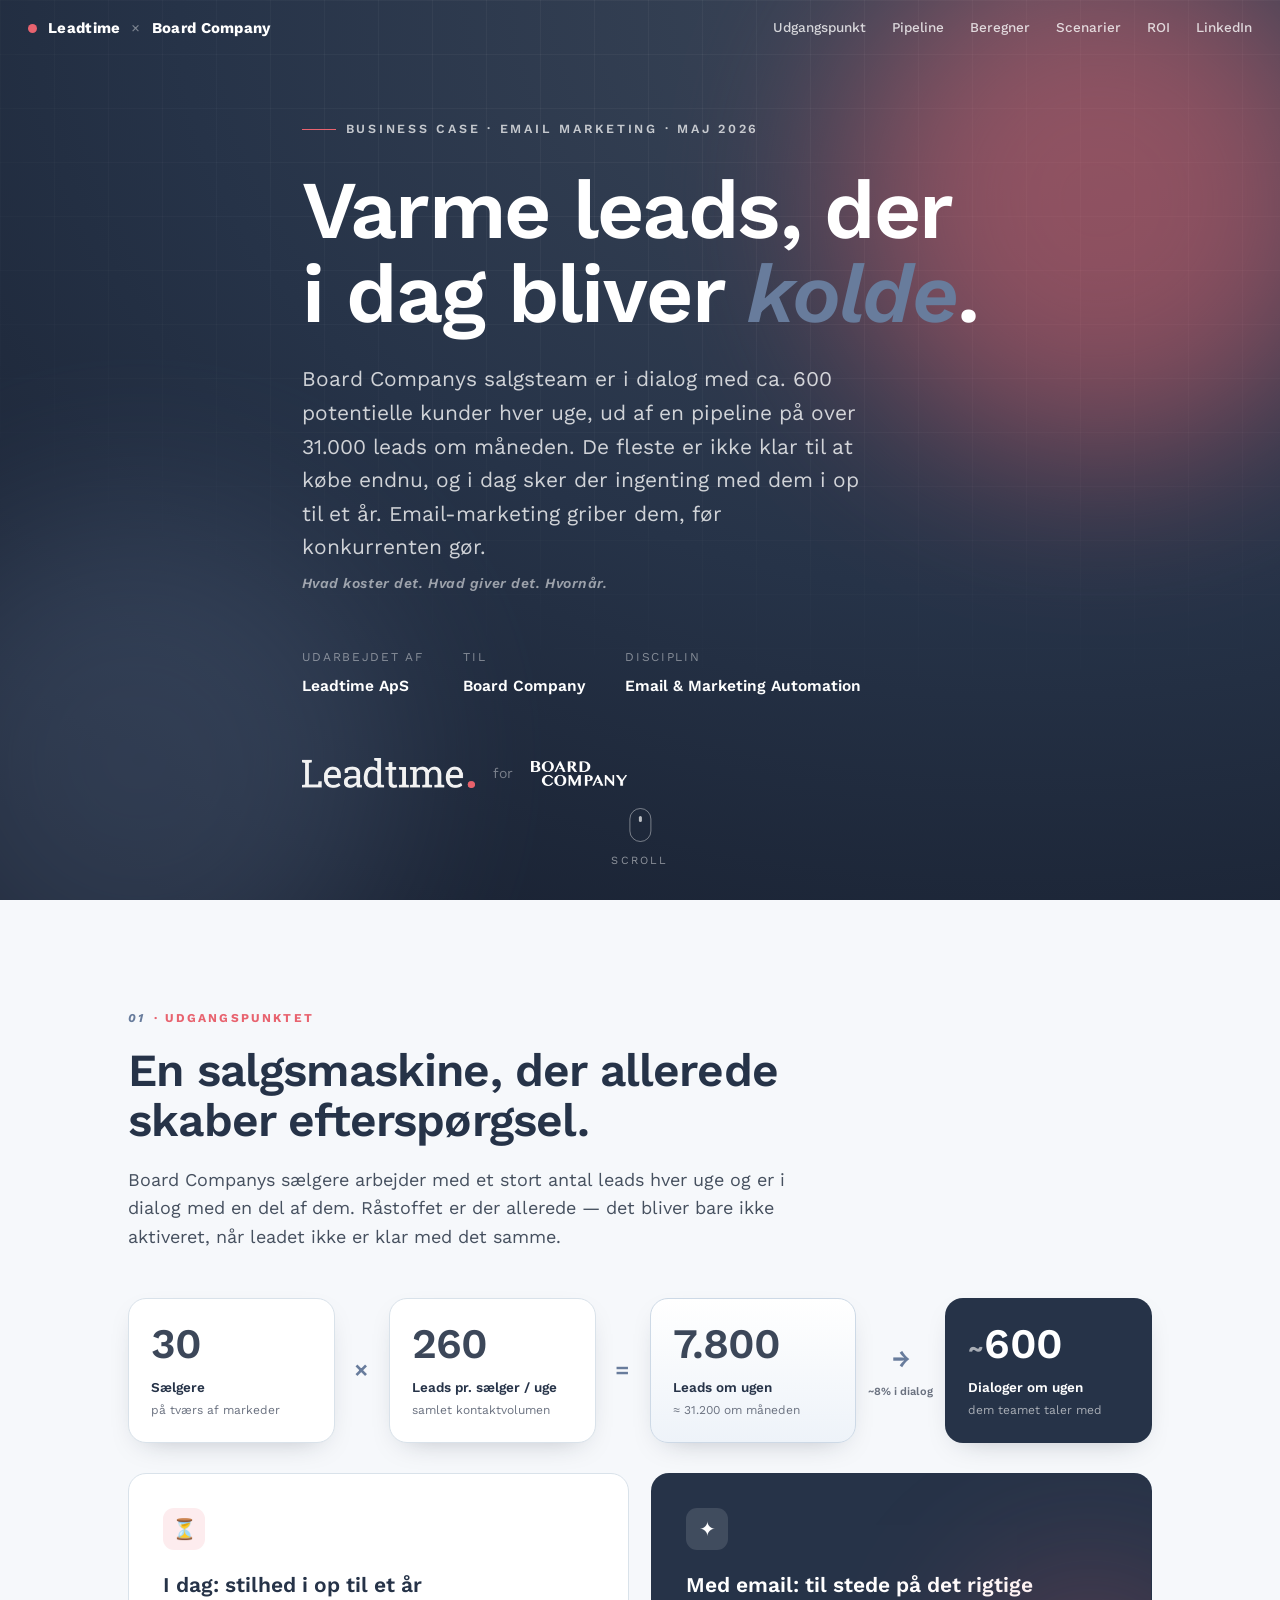
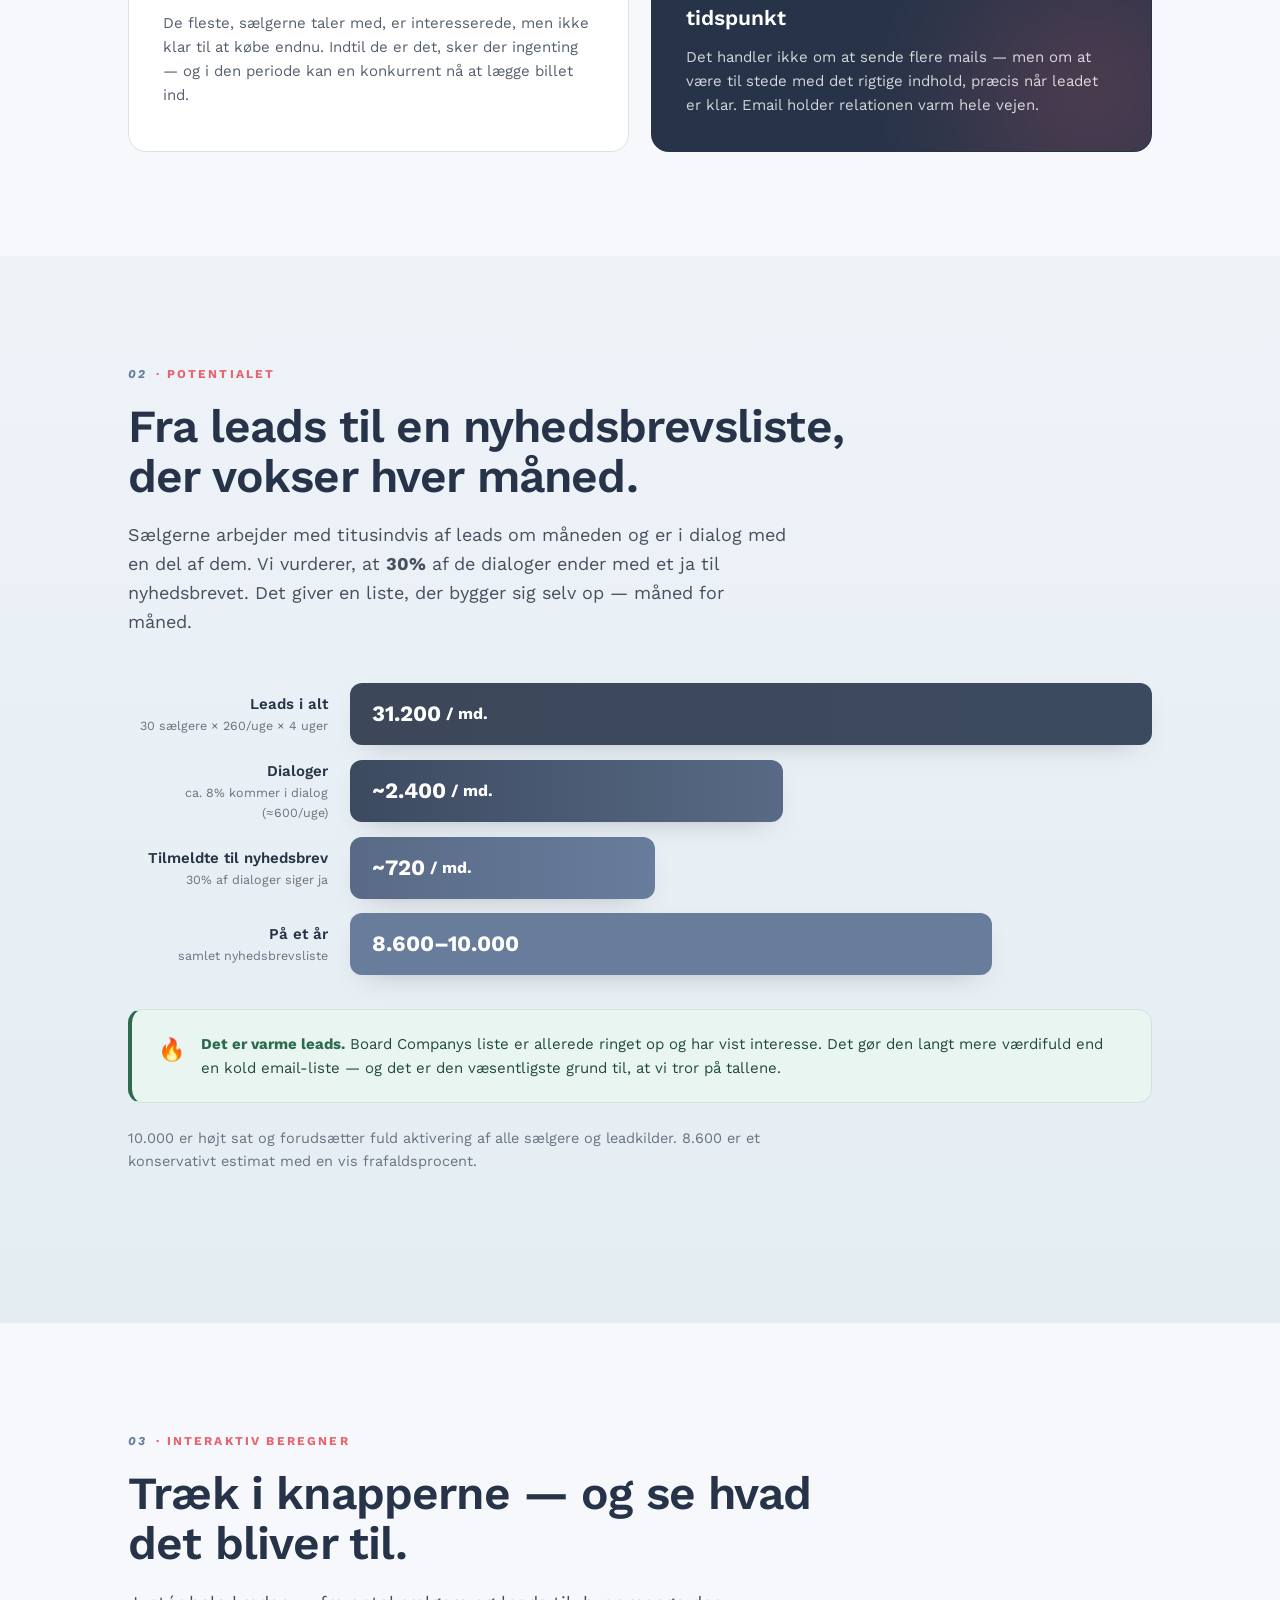
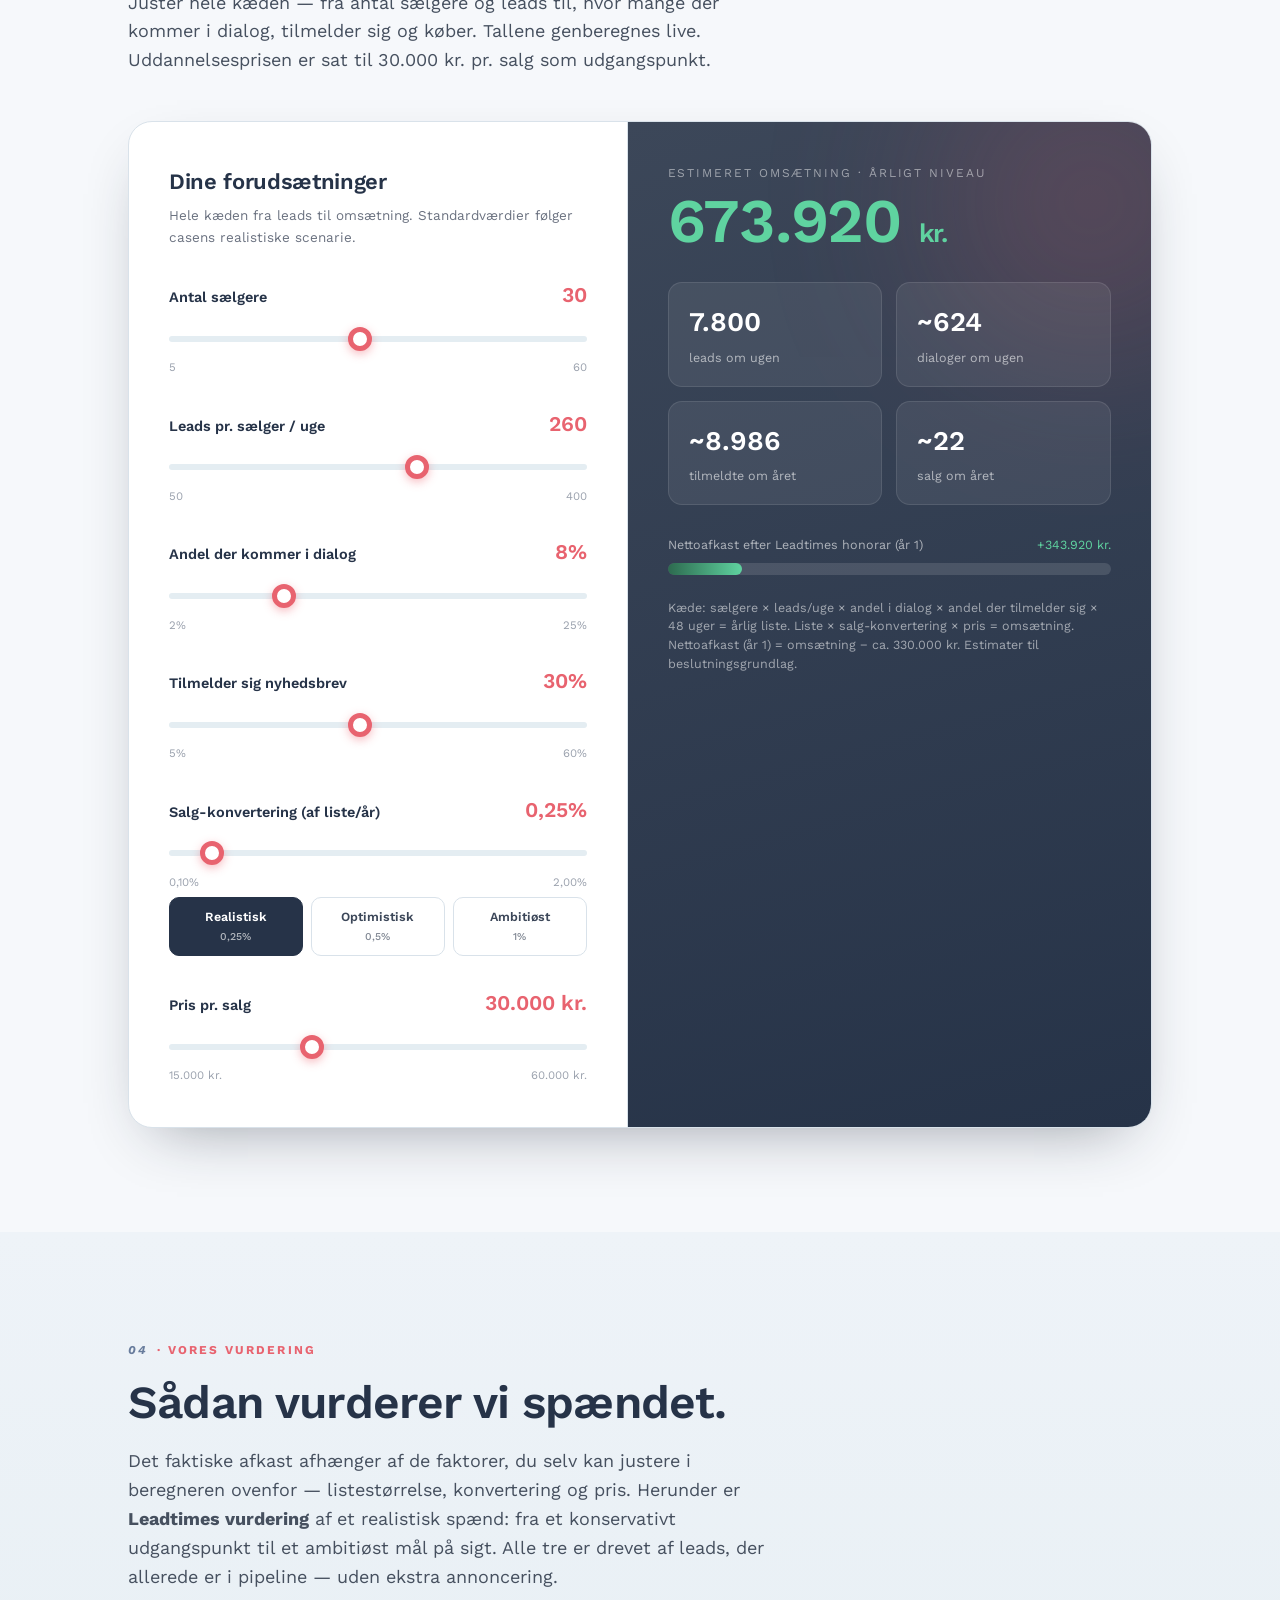
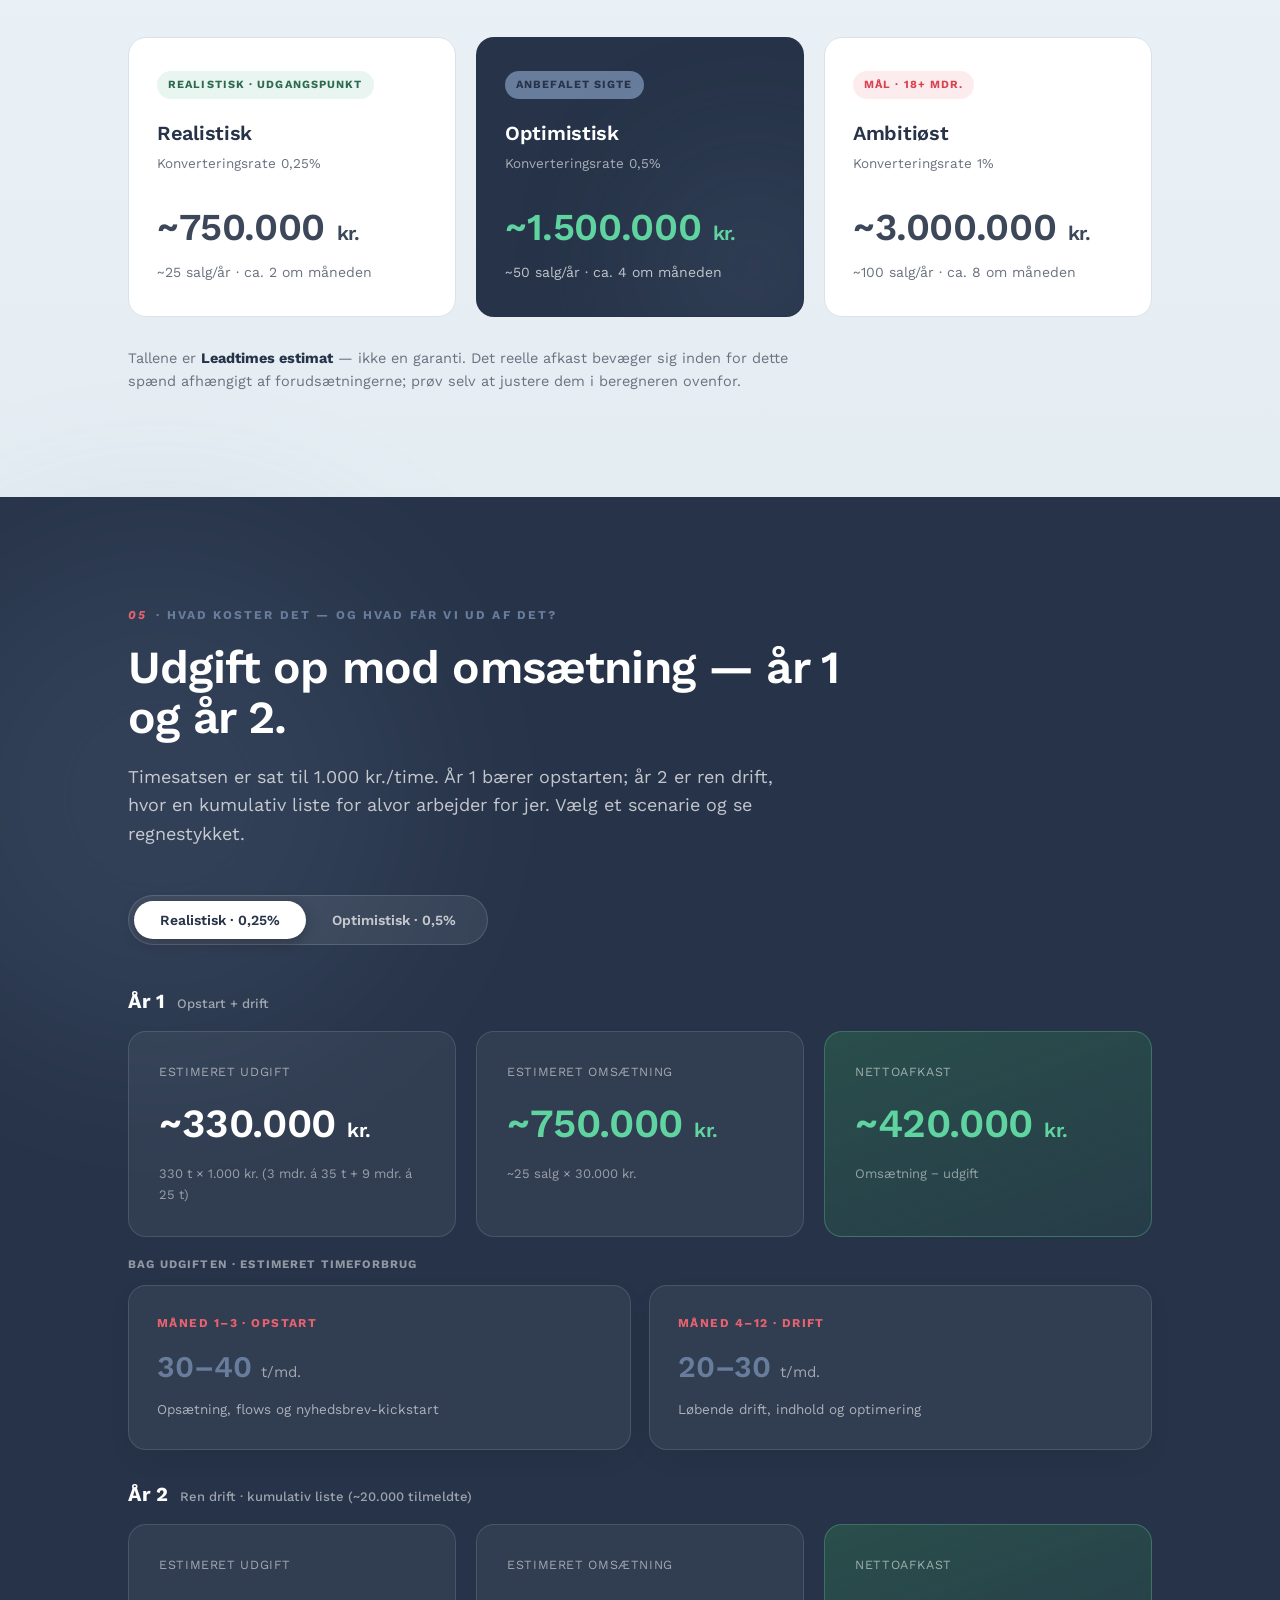
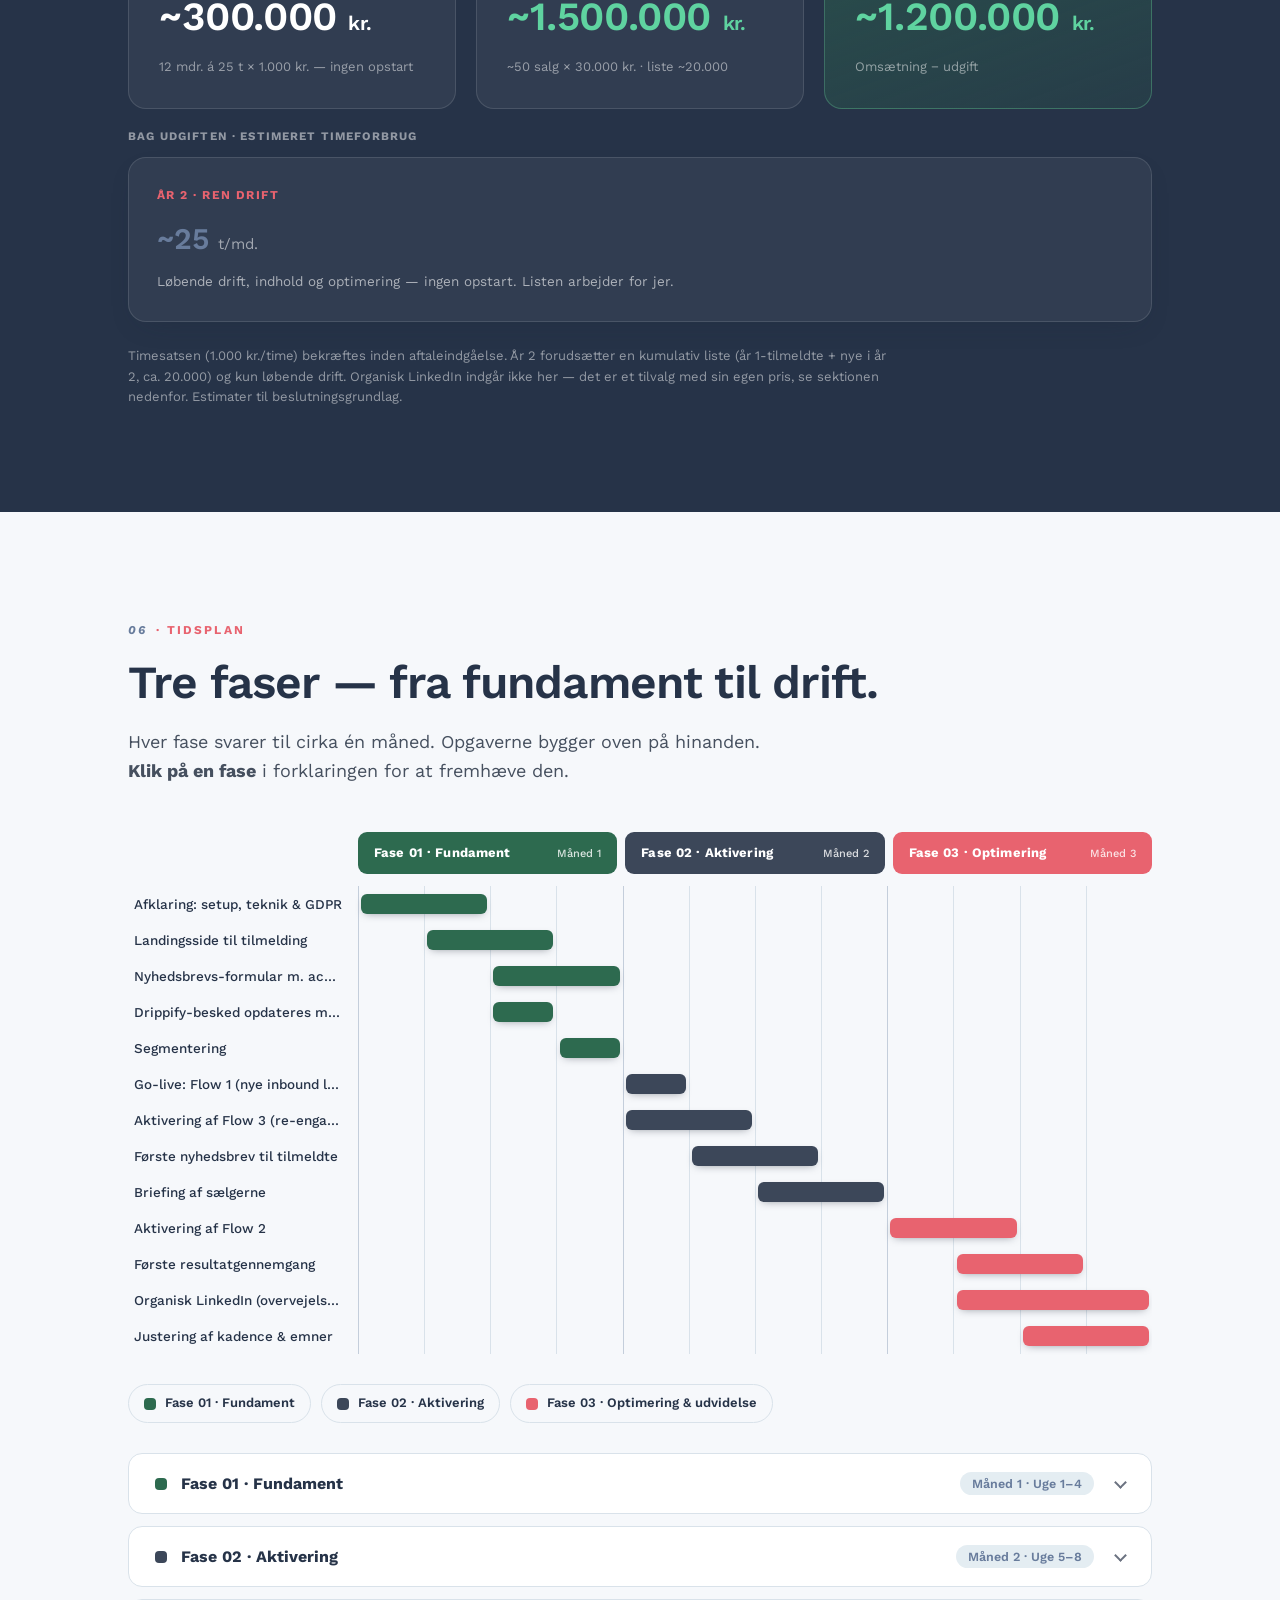
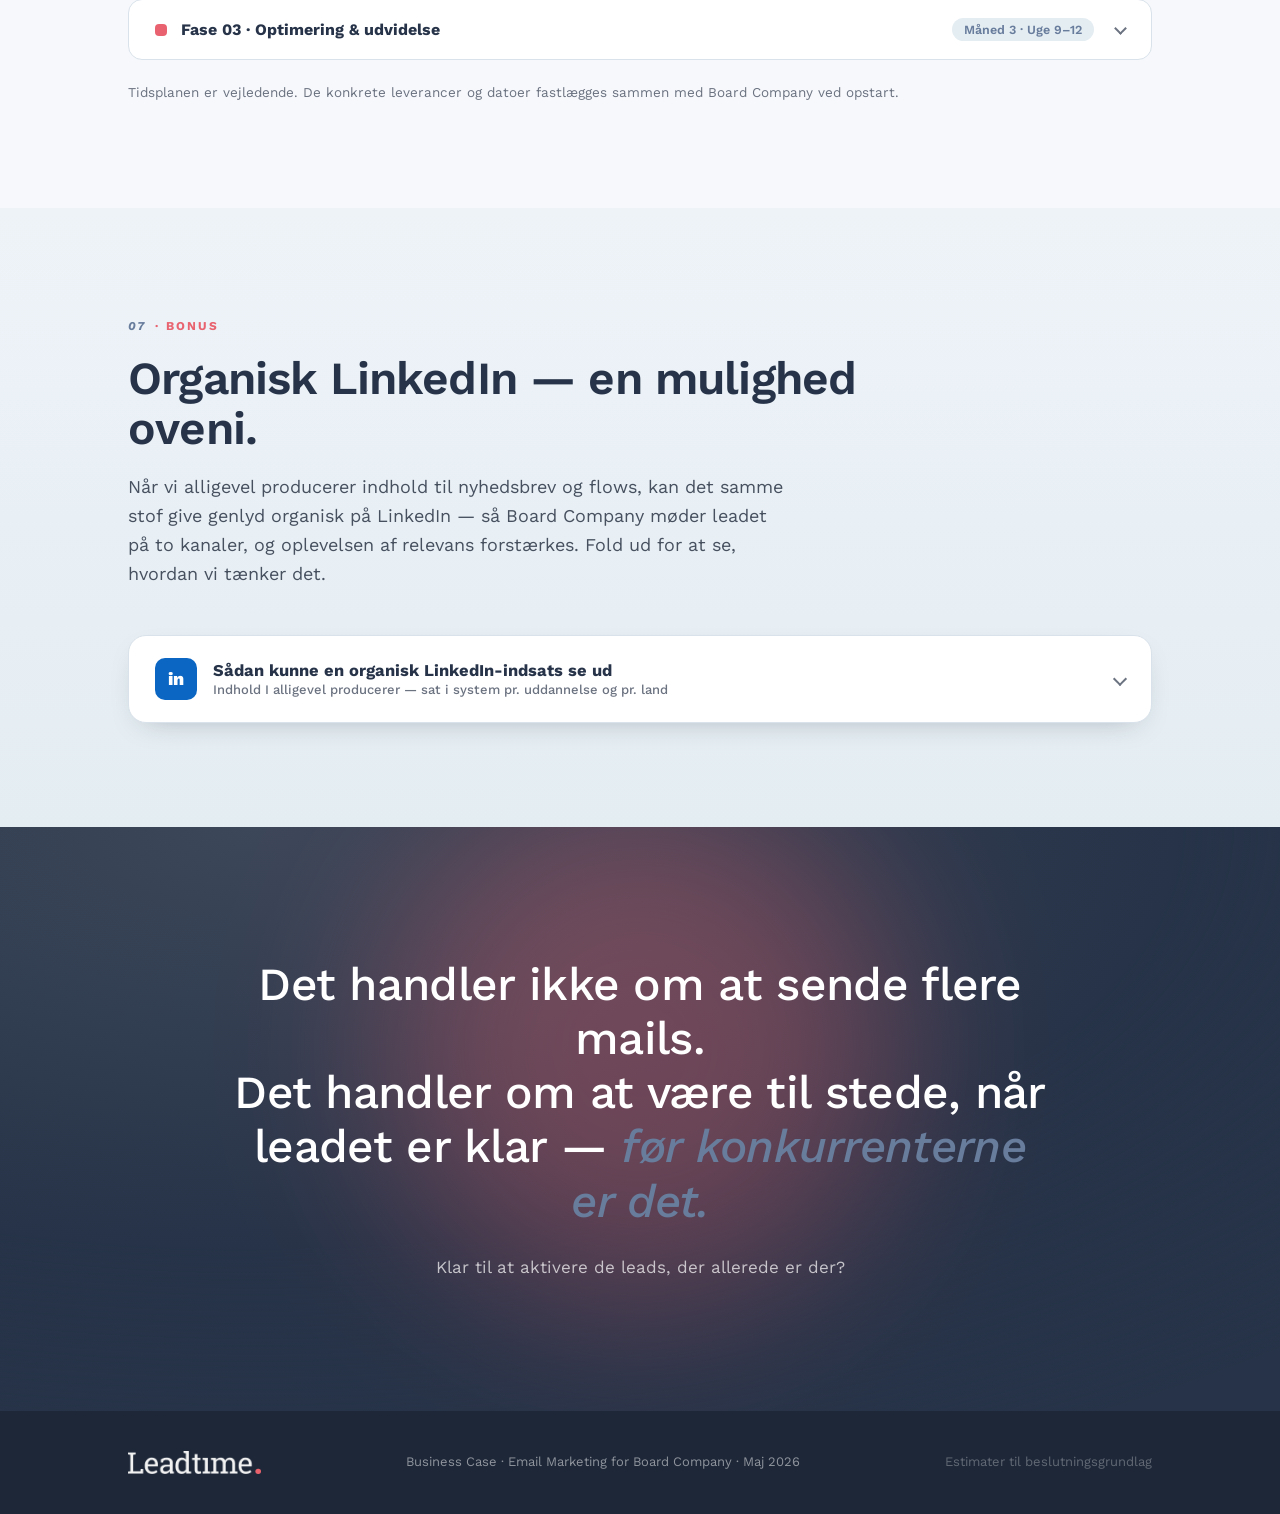
==== index.html @ 2806a96d "Flyt LinkedIn-pris til LinkedIn-sektionen; ren ROI for email-sporet - Fjernet LinkedIn-noten fra ROI" ====
<!DOCTYPE html>
<html lang="da">
<head>
<meta charset="UTF-8">
<meta name="viewport" content="width=device-width, initial-scale=1.0">
<title>Board Company · Email Marketing Business Case 2026</title>
<link rel="preconnect" href="https://fonts.googleapis.com">
<link rel="preconnect" href="https://fonts.gstatic.com" crossorigin>
<link href="https://fonts.googleapis.com/css2?family=Work+Sans:ital,wght@0,300;0,400;0,500;0,600;0,700;0,800;1,400;1,500;1,600&display=swap" rel="stylesheet">
<style>
  :root{
    --navy:#3C4759;          /* Board Company wordmark navy */
    --ink:#263348;           /* deep ink */
    --navy-deep:#263348;
    --slate:#687C9C;
    --board-red:#BA0042;
    --coral:#E8636F;         /* Leadtime accent dot */
    --coral-dark:#d8434f;
    --gold:#687C9C;          /* brand slate (replaces gold) */
    --green:#2D6A4F;         /* positive / ROI */
    --money:#5FD3A0;         /* positive revenue (green, reads as gain) */
    --green-soft:#E8F5F0;
    --cream:#F6F8FB;
    --cream-2:#E4EDF2;
    --paper:#FFFFFF;
    --line:#D9E2EA;
    --muted:#6B7280;
    --muted-2:#9aa1ad;
    --shadow:0 24px 60px -28px rgba(27,35,52,.45);
    --shadow-sm:0 10px 30px -16px rgba(27,35,52,.35);
    --r:18px;
  }
  *{box-sizing:border-box;margin:0;padding:0}
  html{scroll-behavior:smooth}
  body{
    font-family:'Work Sans',-apple-system,BlinkMacSystemFont,'Segoe UI',sans-serif;
    background:var(--cream);
    color:var(--ink);
    line-height:1.6;
    -webkit-font-smoothing:antialiased;
    overflow-x:hidden;
  }
  .serif{font-family:'Work Sans',sans-serif;font-weight:600;letter-spacing:-.015em;}
  .wrap{max-width:1080px;margin:0 auto;padding:0 28px;}

  /* ---------- Progress + Nav ---------- */
  #progress{position:fixed;top:0;left:0;height:3px;width:0%;background:linear-gradient(90deg,var(--coral),var(--gold));z-index:200;transition:width .1s linear;}
  nav{position:fixed;top:0;left:0;right:0;z-index:150;display:flex;align-items:center;justify-content:space-between;
      padding:16px 28px;transition:all .35s ease;}
  nav.scrolled{background:rgba(250,248,244,.86);backdrop-filter:blur(14px);box-shadow:0 1px 0 rgba(27,35,52,.06);padding:11px 28px;}
  .nav-brand{display:flex;align-items:center;gap:11px;font-weight:700;letter-spacing:.02em;color:#fff;font-size:15px;transition:color .35s;}
  nav.scrolled .nav-brand{color:var(--navy);}
  .nav-dot{width:9px;height:9px;border-radius:50%;background:var(--coral);}
  .nav-links{display:flex;gap:26px;}
  .nav-links a{color:#fff;text-decoration:none;font-size:13.5px;font-weight:500;opacity:.78;transition:opacity .2s,color .35s;position:relative;}
  nav.scrolled .nav-links a{color:var(--navy);opacity:.7;}
  .nav-links a:hover{opacity:1;}
  .nav-links a::after{content:'';position:absolute;left:0;bottom:-5px;height:2px;width:0;background:var(--coral);transition:width .25s;}
  .nav-links a:hover::after{width:100%;}
  @media(max-width:760px){.nav-links{display:none}}

  /* ---------- Hero ---------- */
  header.hero{
    min-height:100vh;display:flex;flex-direction:column;justify-content:center;
    position:relative;color:#fff;overflow:hidden;
    background:radial-gradient(120% 120% at 80% 0%,#3C4759 0%,var(--ink) 55%,#182030 100%);
  }
  .hero-grid{position:absolute;inset:0;background-image:linear-gradient(rgba(255,255,255,.04) 1px,transparent 1px),linear-gradient(90deg,rgba(255,255,255,.04) 1px,transparent 1px);background-size:54px 54px;mask-image:radial-gradient(120% 90% at 70% 10%,#000 30%,transparent 80%);}
  .hero-glow{position:absolute;width:520px;height:520px;border-radius:50%;filter:blur(90px);opacity:.5;}
  .hero-glow.c{background:var(--coral);right:-80px;top:-60px;}
  .hero-glow.g{background:var(--gold);left:-120px;bottom:-120px;opacity:.28;}
  .hero-inner{position:relative;z-index:2;}
  .eyebrow{display:inline-flex;align-items:center;gap:10px;font-size:12.5px;font-weight:600;letter-spacing:.22em;text-transform:uppercase;color:rgba(255,255,255,.72);margin-bottom:30px;}
  .eyebrow .ln{width:34px;height:1px;background:var(--coral);}
  h1.hero-title{font-weight:600;font-size:clamp(40px,7vw,82px);line-height:1.02;letter-spacing:-.02em;margin-bottom:26px;}
  h1.hero-title .accent{color:var(--gold);font-style:italic;}
  .hero-sub{font-size:clamp(17px,2.2vw,21px);max-width:560px;color:rgba(255,255,255,.78);font-weight:400;}
  .hero-tagline{margin-top:8px;font-size:14px;letter-spacing:.04em;color:rgba(255,255,255,.55);}
  .hero-meta{display:flex;gap:40px;margin-top:54px;flex-wrap:wrap;}
  .hero-meta .item{}
  .hero-meta .k{font-size:12px;letter-spacing:.14em;text-transform:uppercase;color:rgba(255,255,255,.45);margin-bottom:6px;}
  .hero-meta .v{font-size:15.5px;font-weight:600;color:#fff;}
  .scroll-cue{position:absolute;bottom:30px;left:50%;transform:translateX(-50%);z-index:3;color:rgba(255,255,255,.5);font-size:11px;letter-spacing:.2em;text-transform:uppercase;display:flex;flex-direction:column;align-items:center;gap:10px;}
  .scroll-cue .mouse{width:22px;height:34px;border:1.5px solid rgba(255,255,255,.4);border-radius:12px;position:relative;}
  .scroll-cue .mouse::after{content:'';position:absolute;left:50%;top:7px;transform:translateX(-50%);width:3px;height:6px;border-radius:2px;background:rgba(255,255,255,.7);animation:wheel 1.6s infinite;}
  @keyframes wheel{0%{opacity:0;transform:translate(-50%,0)}30%{opacity:1}70%{opacity:1}100%{opacity:0;transform:translate(-50%,9px)}}

  /* logos co-brand line */
  .cobrand{display:flex;align-items:center;gap:18px;margin-top:60px;}
  .lt-logo{font-family:'Work Sans',sans-serif;font-weight:600;font-size:23px;color:#fff;letter-spacing:.01em;display:inline-flex;align-items:baseline;}
  .lt-logo .d{color:var(--coral);}
  .cobrand .x{color:rgba(255,255,255,.4);font-size:14px;}
  .bc-logo{font-family:'Work Sans',sans-serif;font-weight:600;font-size:18px;letter-spacing:.16em;color:rgba(255,255,255,.85);}

  /* ---------- Section scaffolding ---------- */
  section{padding:104px 0;position:relative;}
  .sec-tag{display:inline-flex;align-items:center;gap:9px;font-size:12px;font-weight:700;letter-spacing:.18em;text-transform:uppercase;color:var(--coral);margin-bottom:18px;}
  .sec-tag .num{font-family:'Work Sans',sans-serif;font-style:italic;color:var(--gold);}
  h2.sec-title{font-weight:600;font-size:clamp(30px,4.6vw,46px);line-height:1.08;letter-spacing:-.018em;color:var(--ink);margin-bottom:20px;max-width:760px;}
  .sec-lead{font-size:18px;color:#46505f;max-width:660px;margin-bottom:46px;}
  .alt{background:linear-gradient(180deg,#EEF3F8,#E4EDF2);}
  .dark-sec{background:var(--ink);color:#fff;}
  .dark-sec h2.sec-title{color:#fff;}
  .dark-sec .sec-lead{color:rgba(255,255,255,.72);}

  /* reveal */
  .reveal{opacity:0;transform:translateY(28px);transition:opacity .7s cubic-bezier(.2,.7,.2,1),transform .7s cubic-bezier(.2,.7,.2,1);}
  .reveal.in{opacity:1;transform:none;}
  .reveal.d1{transition-delay:.08s}.reveal.d2{transition-delay:.16s}.reveal.d3{transition-delay:.24s}.reveal.d4{transition-delay:.32s}

  /* ---------- Stat cards ---------- */
  .stats{display:grid;grid-template-columns:repeat(3,1fr);gap:20px;}
  .stat{background:var(--paper);border:1px solid var(--line);border-radius:var(--r);padding:34px 30px;position:relative;overflow:hidden;box-shadow:var(--shadow-sm);transition:transform .35s,box-shadow .35s;}
  .stat:hover{transform:translateY(-6px);box-shadow:var(--shadow);}
  .stat::before{content:'';position:absolute;top:0;left:0;right:0;height:4px;background:linear-gradient(90deg,var(--gold),var(--coral));transform:scaleX(0);transform-origin:left;transition:transform .5s;}
  .stat:hover::before{transform:scaleX(1);}
  .stat .big{font-family:'Work Sans',sans-serif;font-weight:600;font-size:56px;line-height:1;color:var(--navy);letter-spacing:-.02em;}
  .stat .big .suf{font-size:30px;color:var(--coral);}
  .stat .lbl{margin-top:12px;font-weight:600;font-size:15px;color:var(--ink);}
  .stat .sub{font-size:13.5px;color:var(--muted);}
  @media(max-width:760px){.stats{grid-template-columns:1fr}}
  /* equation / regnestykke */
  .eqn{display:flex;align-items:stretch;gap:12px;flex-wrap:wrap;}
  .eqbox{flex:1 1 158px;min-width:146px;background:var(--paper);border:1px solid var(--line);border-radius:var(--r);padding:24px 22px;box-shadow:var(--shadow-sm);display:flex;flex-direction:column;justify-content:center;transition:transform .35s,box-shadow .35s;}
  .eqbox:hover{transform:translateY(-4px);box-shadow:var(--shadow);}
  .eqbox.accent{border-color:#cdd9e6;background:linear-gradient(180deg,#fff,#eef3f9);}
  .eqbox.dark{background:var(--ink);border-color:transparent;}
  .eqbox.dark .eqlbl{color:#fff;}
  .eqbox.dark .eqsub{color:rgba(255,255,255,.6);}
  .eqv{font-family:'Work Sans',sans-serif;font-weight:600;font-size:42px;line-height:1;color:var(--navy);letter-spacing:-.02em;display:flex;align-items:baseline;}
  .eqbox.dark .eqv{color:#fff;}
  .eqv .pre{font-size:27px;color:var(--slate);margin-right:1px;}
  .eqbox.dark .eqv .pre{color:rgba(255,255,255,.6);}
  .eqlbl{margin-top:12px;font-weight:600;font-size:13.5px;color:var(--ink);}
  .eqsub{font-size:12px;color:var(--muted);margin-top:3px;line-height:1.35;}
  .eqop{flex:0 0 auto;display:flex;flex-direction:column;align-items:center;justify-content:center;font-family:'Work Sans',sans-serif;font-weight:600;font-size:24px;color:var(--slate);gap:5px;min-width:30px;}
  .eqop small{font-size:11px;font-weight:600;color:var(--muted);white-space:nowrap;}
  @media(max-width:820px){.eqn{flex-direction:column}.eqop{flex-direction:row;gap:8px;padding:2px 0}.eqbox{flex:1 1 auto}}

  /* ---------- Problem split ---------- */
  .split{display:grid;grid-template-columns:1fr 1fr;gap:22px;}
  .pcard{border-radius:var(--r);padding:34px;border:1px solid var(--line);}
  .pcard.bad{background:#fff;}
  .pcard.good{background:var(--ink);color:#fff;border-color:transparent;position:relative;overflow:hidden;}
  .pcard.good::after{content:'';position:absolute;width:240px;height:240px;border-radius:50%;background:var(--coral);filter:blur(80px);opacity:.25;right:-60px;bottom:-60px;}
  .pcard .ico{width:42px;height:42px;border-radius:11px;display:flex;align-items:center;justify-content:center;font-size:20px;margin-bottom:18px;}
  .pcard.bad .ico{background:#fdecee;color:var(--coral-dark);}
  .pcard.good .ico{background:rgba(255,255,255,.12);}
  .pcard h3{font-family:'Work Sans',sans-serif;font-weight:600;font-size:21px;margin-bottom:10px;}
  .pcard.bad h3{color:var(--ink);}
  .pcard p{font-size:15px;}
  .pcard.bad p{color:#56606e;}
  .pcard.good p{color:rgba(255,255,255,.8);position:relative;z-index:1;}
  @media(max-width:680px){.split{grid-template-columns:1fr}}

  /* ---------- Pipeline funnel ---------- */
  .funnel{display:flex;flex-direction:column;gap:14px;margin-top:10px;}
  .frow{display:grid;grid-template-columns:200px 1fr;gap:22px;align-items:center;}
  .frow .flabel{text-align:right;}
  .frow .flabel .t{font-weight:600;font-size:15px;color:var(--ink);}
  .frow .flabel .s{font-size:12.5px;color:var(--muted);}
  .fbar-track{position:relative;height:62px;}
  .fbar{height:100%;border-radius:12px;display:flex;align-items:center;padding:0 22px;color:#fff;font-weight:700;
        background:linear-gradient(90deg,var(--navy),#3c4a60);transform-origin:left;transform:scaleX(0);transition:transform 1s cubic-bezier(.2,.7,.2,1);box-shadow:var(--shadow-sm);}
  .fbar .fval{font-family:'Work Sans',sans-serif;font-size:22px;}
  .frow:nth-child(1) .fbar{width:100%}
  .frow:nth-child(2) .fbar{width:54%;background:linear-gradient(90deg,#3c4a60,#586a85)}
  .frow:nth-child(3) .fbar{width:38%;background:linear-gradient(90deg,#586a85,var(--gold))}
  .frow:nth-child(4) .fbar{width:80%;background:var(--slate)}
  .funnel.in .fbar{transform:scaleX(1);}
  .funnel.in .frow:nth-child(2) .fbar{transition-delay:.15s}
  .funnel.in .frow:nth-child(3) .fbar{transition-delay:.3s}
  .funnel.in .frow:nth-child(4) .fbar{transition-delay:.45s}
  @media(max-width:680px){.frow{grid-template-columns:1fr;gap:6px}.frow .flabel{text-align:left}.fbar-track{height:54px}}
  .warm-note{margin-top:34px;background:var(--green-soft);border:1px solid #cbe6db;border-left:4px solid var(--green);border-radius:14px;padding:22px 26px;display:flex;gap:16px;align-items:flex-start;}
  .warm-note .ico{font-size:22px;}
  .warm-note p{font-size:15px;color:#234b3c;}
  .warm-note b{color:var(--green);}

  /* ---------- Calculator ---------- */
  .calc{background:var(--paper);border-radius:24px;box-shadow:var(--shadow);border:1px solid var(--line);overflow:hidden;display:grid;grid-template-columns:1fr 1.05fr;}
  .calc-controls{padding:42px 40px;border-right:1px solid var(--line);}
  .calc-controls h3{font-family:'Work Sans',sans-serif;font-size:22px;font-weight:600;margin-bottom:6px;color:var(--ink);}
  .calc-controls .hint{font-size:13.5px;color:var(--muted);margin-bottom:30px;}
  .ctrl{margin-bottom:30px;}
  .ctrl .crow{display:flex;justify-content:space-between;align-items:baseline;margin-bottom:12px;}
  .ctrl label{font-weight:600;font-size:14.5px;color:var(--ink);}
  .ctrl .cval{font-family:'Work Sans',sans-serif;font-weight:600;font-size:21px;color:var(--coral);}
  input[type=range]{-webkit-appearance:none;width:100%;height:6px;border-radius:6px;background:var(--cream-2);outline:none;}
  input[type=range]::-webkit-slider-thumb{-webkit-appearance:none;width:24px;height:24px;border-radius:50%;background:#fff;border:5px solid var(--coral);cursor:pointer;box-shadow:0 3px 10px rgba(236,91,103,.4);transition:transform .15s;}
  input[type=range]::-webkit-slider-thumb:hover{transform:scale(1.12);}
  input[type=range]::-moz-range-thumb{width:24px;height:24px;border-radius:50%;background:#fff;border:5px solid var(--coral);cursor:pointer;}
  .ticks{display:flex;justify-content:space-between;font-size:11.5px;color:var(--muted-2);margin-top:9px;}
  .presets{display:flex;gap:8px;margin-top:6px;}
  .preset{flex:1;border:1px solid var(--line);background:#fff;border-radius:10px;padding:9px 6px;font-size:12.5px;font-weight:600;color:var(--navy);cursor:pointer;transition:all .2s;text-align:center;}
  .preset:hover{border-color:var(--coral);}
  .preset.active{background:var(--ink);color:#fff;border-color:var(--ink);}
  .preset small{display:block;font-weight:500;font-size:10.5px;opacity:.65;margin-top:2px;}

  .calc-result{padding:42px 40px;background:linear-gradient(165deg,#3C4759,#263348);color:#fff;position:relative;overflow:hidden;}
  .calc-result::after{content:'';position:absolute;width:300px;height:300px;border-radius:50%;background:var(--coral);filter:blur(100px);opacity:.22;right:-90px;top:-70px;}
  .calc-result .rl{position:relative;z-index:1;}
  .calc-result .rk{font-size:12px;letter-spacing:.16em;text-transform:uppercase;color:rgba(255,255,255,.5);}
  .res-rev{font-family:'Work Sans',sans-serif;font-weight:600;font-size:clamp(44px,6vw,62px);line-height:1.02;margin:6px 0 2px;letter-spacing:-.02em;color:var(--money);}
  .res-rev .kr{font-size:26px;color:var(--money);}
  .res-mini{display:grid;grid-template-columns:1fr 1fr;gap:14px;margin-top:30px;}
  .rmini{background:rgba(255,255,255,.07);border:1px solid rgba(255,255,255,.1);border-radius:14px;padding:18px 20px;}
  .rmini .v{font-family:'Work Sans',sans-serif;font-size:27px;font-weight:600;}
  .rmini .l{font-size:12.5px;color:rgba(255,255,255,.6);margin-top:3px;}
  .res-bar-wrap{margin-top:30px;}
  .res-bar-lbl{display:flex;justify-content:space-between;font-size:12.5px;color:rgba(255,255,255,.6);margin-bottom:8px;}
  .res-bar{height:12px;border-radius:8px;background:rgba(255,255,255,.12);overflow:hidden;}
  .res-bar i{display:block;height:100%;border-radius:8px;background:linear-gradient(90deg,var(--green),var(--money));width:30%;transition:width .6s cubic-bezier(.2,.7,.2,1);}
  .res-note{font-size:12.5px;color:rgba(255,255,255,.55);margin-top:24px;line-height:1.5;}
  @media(max-width:780px){.calc{grid-template-columns:1fr}.calc-controls{border-right:none;border-bottom:1px solid var(--line)}}

  /* ---------- Scenario cards ---------- */
  .scen{display:grid;grid-template-columns:repeat(3,1fr);gap:20px;}
  .scard{border-radius:var(--r);padding:32px 28px;background:#fff;border:1px solid var(--line);position:relative;transition:transform .35s,box-shadow .35s;overflow:hidden;}
  .scard:hover{transform:translateY(-6px);box-shadow:var(--shadow);}
  .scard.feat{background:var(--ink);color:#fff;border-color:transparent;}
  .scard.feat::after{content:'';position:absolute;width:200px;height:200px;border-radius:50%;background:var(--gold);filter:blur(80px);opacity:.22;right:-50px;bottom:-50px;}
  .scard .badge{display:inline-block;font-size:11px;font-weight:700;letter-spacing:.1em;text-transform:uppercase;padding:5px 11px;border-radius:30px;margin-bottom:18px;}
  .scard.feat .badge{background:var(--gold);color:var(--ink);}
  .scard .badge.r{background:var(--green-soft);color:var(--green);}
  .scard .badge.a{background:#fdecee;color:var(--coral-dark);}
  .scard h3{font-family:'Work Sans',sans-serif;font-size:20px;font-weight:600;margin-bottom:4px;position:relative;z-index:1;}
  .scard .rate{font-size:13.5px;color:var(--muted);margin-bottom:22px;position:relative;z-index:1;}
  .scard.feat .rate{color:rgba(255,255,255,.6);}
  .scard .rev{font-family:'Work Sans',sans-serif;font-size:38px;font-weight:600;color:var(--navy);position:relative;z-index:1;letter-spacing:-.01em;}
  .scard.feat .rev{color:var(--money);}
  .scard .salg{font-size:14px;color:var(--muted);margin-top:4px;position:relative;z-index:1;}
  .scard.feat .salg{color:rgba(255,255,255,.7);}
  @media(max-width:780px){.scen{grid-template-columns:1fr}}

  /* ---------- ROI ---------- */
  .roi-toggle{display:inline-flex;background:rgba(255,255,255,.08);border:1px solid rgba(255,255,255,.14);border-radius:40px;padding:5px;margin-bottom:40px;}
  .roi-toggle button{border:none;background:transparent;color:rgba(255,255,255,.7);font-weight:600;font-size:14px;padding:11px 26px;border-radius:30px;cursor:pointer;transition:all .25s;font-family:inherit;}
  .roi-toggle button.active{background:#fff;color:var(--ink);box-shadow:0 4px 14px rgba(0,0,0,.25);}
  .roi-grid{display:grid;grid-template-columns:repeat(3,1fr);gap:20px;}
  .roi-card{background:rgba(255,255,255,.05);border:1px solid rgba(255,255,255,.12);border-radius:var(--r);padding:30px;}
  .roi-card.net{background:linear-gradient(160deg,rgba(45,106,79,.5),rgba(45,106,79,.18));border-color:rgba(94,180,140,.4);}
  .roi-card .rk{font-size:12.5px;letter-spacing:.05em;text-transform:uppercase;color:rgba(255,255,255,.55);margin-bottom:10px;}
  .roi-card .rv{font-family:'Work Sans',sans-serif;font-size:40px;font-weight:600;letter-spacing:-.01em;}
  .roi-card.cost .rv{color:#fff;}
  .roi-card.rev .rv{color:var(--money);}
  .roi-card.net .rv{color:var(--money);}
  .roi-card .rs{font-size:13px;color:rgba(255,255,255,.5);margin-top:8px;}
  .roi-foot{margin-top:24px;font-size:13px;color:rgba(255,255,255,.5);line-height:1.6;max-width:760px;}
  .roi-years{display:flex;flex-direction:column;gap:28px;}
  .roi-year-h{display:flex;align-items:baseline;gap:12px;margin-bottom:14px;}
  .roi-year-h .yr{font-family:'Work Sans',sans-serif;font-weight:700;font-size:20px;color:#fff;letter-spacing:-.01em;}
  .roi-year-h .yd{font-size:13px;color:rgba(255,255,255,.55);font-weight:500;}
  .eff-label{font-size:11.5px;letter-spacing:.1em;text-transform:uppercase;color:rgba(255,255,255,.5);font-weight:700;margin:18px 0 12px;}
  .li-note{margin-top:28px;display:flex;gap:16px;align-items:flex-start;background:rgba(255,255,255,.06);border:1px solid rgba(255,255,255,.14);border-left:4px solid var(--coral);border-radius:14px;padding:20px 24px;}
  .li-note .li-ico{flex:none;width:38px;height:38px;border-radius:9px;background:#0A66C2;color:#fff;font-weight:800;display:flex;align-items:center;justify-content:center;font-size:16px;}
  .li-note b{color:#fff;display:block;margin-bottom:3px;font-size:15px;}
  .li-note span{color:rgba(255,255,255,.72);font-size:14px;line-height:1.5;}
  .li-note em{color:var(--gold);font-style:normal;font-weight:600;}
  @media(max-width:780px){.roi-grid{grid-template-columns:1fr}}

  /* timeline placeholder */
  /* ---------- Gantt timeline ---------- */
  :root{--g1:#2D6A4F;--g2:#3C4759;--g3:#E8636F;--lblw:230px;}
  .gantt-wrap{margin-top:46px;overflow-x:auto;padding-bottom:6px;}
  .gantt{min-width:780px;}
  .g-head{display:flex;margin-bottom:12px;}
  .g-corner{width:var(--lblw);flex:none;}
  .g-months{flex:1;display:grid;grid-template-columns:repeat(3,1fr);gap:8px;}
  .g-month{border-radius:9px;padding:11px 16px;color:#fff;display:flex;justify-content:space-between;align-items:baseline;gap:8px;}
  .g-month .mt{font-weight:700;font-size:13px;letter-spacing:.01em;}
  .g-month .wk{font-weight:500;font-size:11px;opacity:.82;white-space:nowrap;}
  .gm1{background:var(--g1)} .gm2{background:var(--g2)} .gm3{background:var(--g3)}
  .g-rows{position:relative;}
  .g-grid{position:absolute;top:0;bottom:0;left:var(--lblw);right:0;display:grid;grid-template-columns:repeat(12,1fr);pointer-events:none;z-index:0;}
  .g-grid span{border-left:1px solid var(--line);}
  .g-grid span:nth-child(4n+1){border-left:1px solid #c4cedb;}
  .g-row{position:relative;z-index:1;display:flex;align-items:center;height:36px;border-radius:7px;transition:background .2s;}
  .g-row:hover{background:rgba(104,124,156,.09);}
  .g-label{width:var(--lblw);flex:none;font-size:13.5px;color:var(--ink);padding:0 16px 0 6px;white-space:nowrap;overflow:hidden;text-overflow:ellipsis;font-weight:500;}
  .g-track{flex:1;position:relative;height:100%;}
  .g-bar{position:absolute;top:50%;height:20px;border-radius:6px;transform:translateY(-50%) scaleX(0);transform-origin:left;transition:transform .65s cubic-bezier(.2,.7,.2,1),opacity .3s,box-shadow .2s;box-shadow:0 3px 9px -4px rgba(27,35,52,.5);}
  .gantt.in .g-bar{transform:translateY(-50%) scaleX(1);}
  .g-row:hover .g-bar{box-shadow:0 6px 16px -5px rgba(27,35,52,.6);}
  .b1{background:var(--g1)} .b2{background:var(--g2)} .b3{background:var(--g3)}
  /* duration tooltip on hover */
  .g-bar::after{content:attr(data-dur);position:absolute;bottom:calc(100% + 9px);left:50%;transform:translateX(-50%) translateY(5px);background:var(--ink);color:#fff;font-size:11.5px;font-weight:600;letter-spacing:.01em;padding:5px 10px;border-radius:7px;white-space:nowrap;opacity:0;pointer-events:none;transition:opacity .18s ease,transform .18s ease;box-shadow:0 10px 24px -10px rgba(0,0,0,.55);z-index:20;}
  .g-bar::before{content:'';position:absolute;bottom:calc(100% + 4px);left:50%;transform:translateX(-50%) translateY(5px);border:5px solid transparent;border-top-color:var(--ink);opacity:0;pointer-events:none;transition:opacity .18s ease,transform .18s ease;z-index:20;}
  .g-row:hover .g-bar::after,.g-row:hover .g-bar::before{opacity:1;transform:translateX(-50%) translateY(0);}
  .g-bar.tipR::after{left:auto;right:0;transform:translateX(0) translateY(5px);}
  .g-bar.tipR::before{left:auto;right:16px;transform:translateX(0) translateY(5px);}
  .g-row:hover .g-bar.tipR::after{transform:translateX(0) translateY(0);}
  .g-row:hover .g-bar.tipR::before{transform:translateX(0) translateY(0);}
  .gantt.filtering .g-bar{opacity:.18;}
  .gantt.filtering .g-bar.lit{opacity:1;}
  .gantt.filtering .g-row .g-label{opacity:.4;}
  .gantt.filtering .g-row.lit .g-label{opacity:1;}
  .g-legend{display:flex;gap:10px;margin-top:24px;flex-wrap:wrap;}
  .g-leg{display:inline-flex;align-items:center;gap:9px;font-size:13px;font-weight:600;color:var(--ink);cursor:pointer;padding:8px 15px;border:1px solid var(--line);border-radius:30px;transition:border-color .2s,opacity .2s,background .2s;user-select:none;}
  .g-leg .dot{width:12px;height:12px;border-radius:4px;flex:none;}
  .g-leg:hover{border-color:var(--ink);}
  .g-leg.active{background:var(--ink);color:#fff;border-color:var(--ink);}
  .gantt.filtering .g-leg:not(.active){opacity:.5;}
  .g-foot{margin-top:22px;font-size:13.5px;color:var(--muted);}
  /* phase accordion */
  .acc{margin-top:30px;display:flex;flex-direction:column;gap:12px;}
  .acc-item{border:1px solid var(--line);border-radius:14px;background:#fff;overflow:hidden;transition:box-shadow .3s,border-color .3s;}
  .acc-item.open{box-shadow:var(--shadow-sm);border-color:#cdd6e0;}
  .acc-head{width:100%;border:none;background:transparent;display:flex;align-items:center;gap:14px;padding:18px 22px;cursor:pointer;font-family:inherit;text-align:left;border-left:4px solid transparent;transition:border-color .3s,background .2s;}
  .acc-head:hover{background:rgba(104,124,156,.05);}
  .acc-item.open .acc-head{border-left-color:var(--ac);}
  .acc-dot{width:12px;height:12px;border-radius:4px;flex:none;background:var(--ac);}
  .acc-title{font-weight:700;font-size:16px;color:var(--ink);}
  .acc-meta{font-size:12.5px;font-weight:600;color:var(--slate);background:var(--cream-2);padding:4px 12px;border-radius:30px;margin-left:auto;white-space:nowrap;}
  .acc-chev{flex:none;width:9px;height:9px;border-right:2px solid var(--muted);border-bottom:2px solid var(--muted);transform:rotate(45deg);transition:transform .3s;margin:0 4px 3px 8px;}
  .acc-item.open .acc-chev{transform:rotate(-135deg);margin-bottom:-3px;}
  .acc-body{max-height:0;overflow:hidden;transition:max-height .4s cubic-bezier(.2,.7,.2,1);}
  .acc-inner{padding:2px 24px 24px 40px;}
  .acc-intro{font-size:14.5px;color:#46505f;margin-bottom:14px;}
  .acc-list{list-style:none;}
  .acc-list li{display:flex;gap:16px;padding:12px 0;border-top:1px solid var(--line);align-items:flex-start;}
  .acc-list li:first-child{border-top:none;}
  .acc-wk{flex:none;width:94px;font-size:12px;font-weight:700;color:#fff;background:var(--ac);padding:5px 0;border-radius:30px;text-align:center;margin-top:1px;}
  .acc-task b{display:block;font-size:14.5px;color:var(--ink);font-weight:600;margin-bottom:2px;}
  .acc-task span{font-size:13.5px;color:var(--muted);line-height:1.45;}
  @media(max-width:620px){.acc-meta{display:none;}.acc-inner{padding:2px 20px 20px 20px;}.acc-list li{flex-direction:column;gap:5px;}.acc-wk{width:auto;display:inline-block;padding:4px 12px;}}

  /* effort cards */
  .effort{display:grid;grid-template-columns:repeat(3,1fr);gap:18px;}
  .ecard{background:#fff;border:1px solid var(--line);border-radius:var(--r);padding:28px;box-shadow:var(--shadow-sm);}
  .ecard .ph{font-size:12px;letter-spacing:.12em;text-transform:uppercase;color:var(--coral);font-weight:700;margin-bottom:10px;}
  .ecard .hrs{font-family:'Work Sans',sans-serif;font-size:30px;font-weight:600;color:var(--navy);}
  .ecard .hrs small{font-size:15px;color:var(--muted);font-weight:400;}
  .ecard p{font-size:13.5px;color:var(--muted);margin-top:8px;}
  @media(max-width:780px){.effort{grid-template-columns:1fr}}

  /* ---------- Closing ---------- */
  .closing{background:radial-gradient(120% 120% at 20% 0%,#3C4759 0%,var(--ink) 60%,#26334800 100%),var(--ink);color:#fff;text-align:center;padding:130px 0;position:relative;overflow:hidden;}
  .closing .hero-glow.c{right:auto;left:50%;top:-40px;transform:translateX(-50%);opacity:.35;}
  .closing .quote{font-family:'Work Sans',sans-serif;font-weight:500;font-size:clamp(28px,4.6vw,46px);line-height:1.18;letter-spacing:-.015em;max-width:820px;margin:0 auto;position:relative;z-index:1;}
  .closing .quote .hl{color:var(--gold);font-style:italic;}
  .closing .qsub{margin-top:26px;font-size:17px;color:rgba(255,255,255,.7);position:relative;z-index:1;}
  .closing .cta{margin-top:46px;display:inline-flex;align-items:center;gap:10px;background:var(--coral);color:#fff;text-decoration:none;font-weight:600;font-size:15.5px;padding:16px 32px;border-radius:40px;position:relative;z-index:1;transition:transform .25s,box-shadow .25s;box-shadow:0 14px 34px -12px rgba(236,91,103,.7);}
  .closing .cta:hover{transform:translateY(-3px);box-shadow:0 20px 44px -12px rgba(236,91,103,.8);}

  footer{background:#1d2738;color:rgba(255,255,255,.5);padding:40px 0;font-size:13px;}
  .foot-inner{display:flex;justify-content:space-between;align-items:center;flex-wrap:wrap;gap:16px;}
  

  /* number highlight inline */
  .inkbox{display:inline-block;background:var(--ink);color:#fff;padding:1px 10px;border-radius:8px;font-weight:600;}

  /* real logo assets */
  .logo-lt{height:30px;width:auto;display:block;}
  .logo-bc{height:25px;width:auto;display:block;}
  .logo-lt-foot{height:23px;width:auto;display:block;}

  /* LinkedIn dropdown-case */
  .li-drop{margin-top:38px;border:1px solid var(--line);border-radius:18px;background:#fff;overflow:hidden;box-shadow:var(--shadow-sm);transition:box-shadow .3s,border-color .3s;}
  .li-drop.open{box-shadow:var(--shadow);border-color:#cdd9e6;}
  .li-head{width:100%;border:none;background:transparent;display:flex;align-items:center;gap:16px;padding:22px 26px;cursor:pointer;font-family:inherit;text-align:left;}
  .li-head:hover{background:rgba(104,124,156,.05);}
  .li-head .li-ico{flex:none;width:42px;height:42px;border-radius:10px;background:#0A66C2;color:#fff;font-weight:800;display:flex;align-items:center;justify-content:center;font-size:18px;}
  .li-head .li-t{font-weight:700;font-size:16.5px;color:var(--ink);flex:1;}
  .li-head .li-t small{display:block;font-weight:500;font-size:13px;color:var(--muted);margin-top:2px;}
  .li-head .li-hint{font-size:12.5px;color:var(--coral);font-weight:700;letter-spacing:.04em;white-space:nowrap;}
  .li-chev{flex:none;width:10px;height:10px;border-right:2px solid var(--muted);border-bottom:2px solid var(--muted);transform:rotate(45deg);transition:transform .3s;margin-left:4px;}
  .li-drop.open .li-chev{transform:rotate(-135deg);margin-top:5px;}
  .li-body{max-height:0;overflow:hidden;transition:max-height .55s cubic-bezier(.2,.7,.2,1);}
  .li-inner{padding:4px 30px 32px 30px;}
  .li-lead{font-size:15px;color:#46505f;max-width:740px;margin-bottom:24px;line-height:1.6;}
  .li-phase{display:grid;grid-template-columns:repeat(3,1fr);gap:16px;margin-bottom:22px;}
  .li-pcard{border:1px solid var(--line);border-radius:14px;padding:22px;background:var(--cream);position:relative;overflow:hidden;}
  .li-pcard::before{content:'';position:absolute;top:0;left:0;right:0;height:3px;background:#0A66C2;}
  .li-pcard .pk{font-size:11.5px;font-weight:700;letter-spacing:.12em;text-transform:uppercase;color:#0A66C2;margin-bottom:9px;}
  .li-pcard h4{font-family:'Work Sans',sans-serif;font-size:16px;font-weight:600;color:var(--ink);margin-bottom:7px;}
  .li-pcard p{font-size:13.5px;color:#56606e;line-height:1.5;}
  .li-pcard .ex{display:block;margin-top:10px;font-style:italic;color:var(--slate);font-size:13px;}
  .li-row{display:grid;grid-template-columns:1fr 1fr;gap:16px;margin-bottom:22px;}
  .li-info{border:1px solid var(--line);border-left:3px solid var(--slate);background:var(--cream-2);border-radius:0 12px 12px 0;padding:18px 22px;}
  .li-info b{display:block;color:var(--ink);font-size:14.5px;margin-bottom:5px;}
  .li-info span{font-size:13.5px;color:#56606e;line-height:1.5;}
  .li-info .num{color:#0A66C2;font-weight:700;}
  .li-tone{font-size:14px;color:#46505f;line-height:1.6;}
  .li-tone b{color:var(--ink);}
  .li-price{display:flex;align-items:center;gap:22px;flex-wrap:wrap;background:#fff;border:1px solid var(--line);border-left:4px solid #0A66C2;border-radius:0 14px 14px 0;padding:20px 24px;margin-bottom:18px;}
  .li-price .pblk{flex:none;}
  .li-price .pk{font-size:11.5px;font-weight:700;letter-spacing:.1em;text-transform:uppercase;color:#0A66C2;margin-bottom:4px;}
  .li-price .pv{font-family:'Work Sans',sans-serif;font-weight:600;font-size:30px;line-height:1;color:var(--navy);letter-spacing:-.01em;}
  .li-price .pv small{font-size:15px;color:var(--muted);font-weight:400;}
  .li-price .ps{font-size:13.5px;color:#56606e;line-height:1.5;flex:1;min-width:220px;}
  .li-next{margin-top:18px;background:var(--ink);color:#fff;border-radius:14px;padding:18px 22px;font-size:14px;line-height:1.55;}
  .li-next b{color:var(--gold);}
  @media(max-width:680px){.li-phase{grid-template-columns:1fr}.li-row{grid-template-columns:1fr}.li-inner{padding:4px 20px 24px 20px}.li-head .li-hint{display:none}}
</style>
</head>
<body>

<div id="progress"></div>

<nav id="nav">
  <div class="nav-brand"><span class="nav-dot"></span> Leadtime <span style="opacity:.4;font-weight:400">×</span> Board Company</div>
  <div class="nav-links">
    <a href="#udgangspunkt">Udgangspunkt</a>
    <a href="#pipeline">Pipeline</a>
    <a href="#beregner">Beregner</a>
    <a href="#scenarier">Scenarier</a>
    <a href="#roi">ROI</a>
    <a href="#linkedin">LinkedIn</a>
  </div>
</nav>

<!-- ================= HERO ================= -->
<header class="hero">
  <div class="hero-grid"></div>
  <div class="hero-glow c"></div>
  <div class="hero-glow g"></div>
  <div class="wrap hero-inner">
    <div class="eyebrow reveal in"><span class="ln"></span> Business Case · Email Marketing · Maj 2026</div>
    <h1 class="hero-title serif reveal in d1">Varme leads, der<br>i dag bliver <span class="accent">kolde</span>.</h1>
    <p class="hero-sub reveal in d2">Board Companys salgsteam er i dialog med ca. 600 potentielle kunder hver uge, ud af en pipeline på over 31.000 leads om måneden. De fleste er ikke klar til at købe endnu, og i dag sker der ingenting med dem i op til et år. Email-marketing griber dem, før konkurrenten gør.</p>
    <p class="hero-tagline serif reveal in d2" style="font-style:italic">Hvad koster det. Hvad giver det. Hvornår.</p>

    <div class="hero-meta reveal in d3">
      <div class="item"><div class="k">Udarbejdet af</div><div class="v">Leadtime ApS</div></div>
      <div class="item"><div class="k">Til</div><div class="v">Board Company</div></div>
      <div class="item"><div class="k">Disciplin</div><div class="v">Email & Marketing Automation</div></div>
    </div>

    <div class="cobrand reveal in d4">
      <img class="logo-lt" src="[data-uri]" alt="Leadtime">
      <span class="x">for</span>
      <img class="logo-bc" src="[data-uri]" alt="Board Company">
    </div>
  </div>
  <div class="scroll-cue"><div class="mouse"></div>Scroll</div>
</header>

<!-- ================= UDGANGSPUNKT ================= -->
<section id="udgangspunkt">
  <div class="wrap">
    <div class="sec-tag reveal"><span class="num">01</span> · Udgangspunktet</div>
    <h2 class="sec-title serif reveal">En salgsmaskine, der allerede skaber efterspørgsel.</h2>
    <p class="sec-lead reveal">Board Companys sælgere arbejder med et stort antal leads hver uge og er i dialog med en del af dem. Råstoffet er der allerede — det bliver bare ikke aktiveret, når leadet ikke er klar med det samme.</p>

    <div class="eqn reveal d1">
      <div class="eqbox">
        <div class="eqv"><span data-count="30">0</span></div>
        <div class="eqlbl">Sælgere</div>
        <div class="eqsub">på tværs af markeder</div>
      </div>
      <div class="eqop">×</div>
      <div class="eqbox">
        <div class="eqv"><span data-count="260">0</span></div>
        <div class="eqlbl">Leads pr. sælger / uge</div>
        <div class="eqsub">samlet kontaktvolumen</div>
      </div>
      <div class="eqop">=</div>
      <div class="eqbox accent">
        <div class="eqv"><span data-count="7800">0</span></div>
        <div class="eqlbl">Leads om ugen</div>
        <div class="eqsub">≈ 31.200 om måneden</div>
      </div>
      <div class="eqop">→<small>~8% i dialog</small></div>
      <div class="eqbox dark">
        <div class="eqv"><span class="pre">~</span><span data-count="600">0</span></div>
        <div class="eqlbl">Dialoger om ugen</div>
        <div class="eqsub">dem teamet taler med</div>
      </div>
    </div>

    <div class="split" style="margin-top:30px">
      <div class="pcard bad reveal d1">
        <div class="ico">⏳</div>
        <h3>I dag: stilhed i op til et år</h3>
        <p>De fleste, sælgerne taler med, er interesserede, men ikke klar til at købe endnu. Indtil de er det, sker der ingenting — og i den periode kan en konkurrent nå at lægge billet ind.</p>
      </div>
      <div class="pcard good reveal d2">
        <div class="ico">✦</div>
        <h3>Med email: til stede på det rigtige tidspunkt</h3>
        <p>Det handler ikke om at sende flere mails — men om at være til stede med det rigtige indhold, præcis når leadet er klar. Email holder relationen varm hele vejen.</p>
      </div>
    </div>
  </div>
</section>

<!-- ================= PIPELINE ================= -->
<section id="pipeline" class="alt">
  <div class="wrap">
    <div class="sec-tag reveal"><span class="num">02</span> · Potentialet</div>
    <h2 class="sec-title serif reveal">Fra leads til en nyhedsbrevsliste, der vokser hver måned.</h2>
    <p class="sec-lead reveal">Sælgerne arbejder med titusindvis af leads om måneden og er i dialog med en del af dem. Vi vurderer, at <b>30%</b> af de dialoger ender med et ja til nyhedsbrevet. Det giver en liste, der bygger sig selv op — måned for måned.</p>

    <div class="funnel" id="funnel">
      <div class="frow reveal">
        <div class="flabel"><div class="t">Leads i alt</div><div class="s">30 sælgere × 260/uge × 4 uger</div></div>
        <div class="fbar-track"><div class="fbar"><span class="fval">31.200</span>&nbsp;/ md.</div></div>
      </div>
      <div class="frow reveal d1">
        <div class="flabel"><div class="t">Dialoger</div><div class="s">ca. 8% kommer i dialog (≈600/uge)</div></div>
        <div class="fbar-track"><div class="fbar"><span class="fval">~2.400</span>&nbsp;/ md.</div></div>
      </div>
      <div class="frow reveal d2">
        <div class="flabel"><div class="t">Tilmeldte til nyhedsbrev</div><div class="s">30% af dialoger siger ja</div></div>
        <div class="fbar-track"><div class="fbar"><span class="fval">~720</span>&nbsp;/ md.</div></div>
      </div>
      <div class="frow reveal d3">
        <div class="flabel"><div class="t">På et år</div><div class="s">samlet nyhedsbrevsliste</div></div>
        <div class="fbar-track"><div class="fbar"><span class="fval">8.600–10.000</span></div></div>
      </div>
    </div>

    <div class="warm-note reveal">
      <div class="ico">🔥</div>
      <p><b>Det er varme leads.</b> Board Companys liste er allerede ringet op og har vist interesse. Det gør den langt mere værdifuld end en kold email-liste — og det er den væsentligste grund til, at vi tror på tallene.</p>
    </div>
    <p class="sec-lead reveal" style="margin-top:24px;font-size:14.5px;color:var(--muted)">10.000 er højt sat og forudsætter fuld aktivering af alle sælgere og leadkilder. 8.600 er et konservativt estimat med en vis frafaldsprocent.</p>
  </div>
</section>

<!-- ================= BEREGNER ================= -->
<section id="beregner">
  <div class="wrap">
    <div class="sec-tag reveal"><span class="num">03</span> · Interaktiv beregner</div>
    <h2 class="sec-title serif reveal">Træk i knapperne — og se hvad det bliver til.</h2>
    <p class="sec-lead reveal">Justér hele kæden — fra antal sælgere og leads til, hvor mange der kommer i dialog, tilmelder sig og køber. Tallene genberegnes live. Uddannelsesprisen er sat til 30.000 kr. pr. salg som udgangspunkt.</p>

    <div class="calc reveal d1">
      <div class="calc-controls">
        <h3 class="serif">Dine forudsætninger</h3>
        <p class="hint">Hele kæden fra leads til omsætning. Standardværdier følger casens realistiske scenarie.</p>

        <div class="ctrl">
          <div class="crow"><label>Antal sælgere</label><span class="cval"><span id="v-sellers">30</span></span></div>
          <input type="range" id="r-sellers" min="5" max="60" step="1" value="30">
          <div class="ticks"><span>5</span><span>60</span></div>
        </div>

        <div class="ctrl">
          <div class="crow"><label>Leads pr. sælger / uge</label><span class="cval"><span id="v-leads">260</span></span></div>
          <input type="range" id="r-leads" min="50" max="400" step="10" value="260">
          <div class="ticks"><span>50</span><span>400</span></div>
        </div>

        <div class="ctrl">
          <div class="crow"><label>Andel der kommer i dialog</label><span class="cval"><span id="v-dialog">8</span>%</span></div>
          <input type="range" id="r-dialog" min="2" max="25" step="0.5" value="8">
          <div class="ticks"><span>2%</span><span>25%</span></div>
        </div>

        <div class="ctrl">
          <div class="crow"><label>Tilmelder sig nyhedsbrev</label><span class="cval"><span id="v-news">30</span>%</span></div>
          <input type="range" id="r-news" min="5" max="60" step="1" value="30">
          <div class="ticks"><span>5%</span><span>60%</span></div>
        </div>

        <div class="ctrl">
          <div class="crow"><label>Salg-konvertering (af liste/år)</label><span class="cval"><span id="v-rate">0,25</span>%</span></div>
          <input type="range" id="r-rate" min="0.10" max="2.00" step="0.05" value="0.25">
          <div class="ticks"><span>0,10%</span><span>2,00%</span></div>
          <div class="presets" id="presets">
            <div class="preset active" data-rate="0.25">Realistisk<small>0,25%</small></div>
            <div class="preset" data-rate="0.5">Optimistisk<small>0,5%</small></div>
            <div class="preset" data-rate="1">Ambitiøst<small>1%</small></div>
          </div>
        </div>

        <div class="ctrl" style="margin-bottom:0">
          <div class="crow"><label>Pris pr. salg</label><span class="cval"><span id="v-price">30.000</span> kr.</span></div>
          <input type="range" id="r-price" min="15000" max="60000" step="1000" value="30000">
          <div class="ticks"><span>15.000 kr.</span><span>60.000 kr.</span></div>
        </div>
      </div>

      <div class="calc-result">
        <div class="rl">
          <div class="rk">Estimeret omsætning · årligt niveau</div>
          <div class="res-rev"><span id="o-rev">750.000</span> <span class="kr">kr.</span></div>

          <div class="res-mini">
            <div class="rmini"><div class="v" id="o-leads">7.800</div><div class="l">leads om ugen</div></div>
            <div class="rmini"><div class="v" id="o-dialog">~624</div><div class="l">dialoger om ugen</div></div>
            <div class="rmini"><div class="v" id="o-list">~9.000</div><div class="l">tilmeldte om året</div></div>
            <div class="rmini"><div class="v" id="o-salg">~22</div><div class="l">salg om året</div></div>
          </div>

          <div class="res-bar-wrap">
            <div class="res-bar-lbl"><span>Nettoafkast efter Leadtimes honorar (år 1)</span><span id="o-net">+420.000 kr.</span></div>
            <div class="res-bar"><i id="o-bar"></i></div>
          </div>

          <p class="res-note">Kæde: sælgere × leads/uge × andel i dialog × andel der tilmelder sig × 48 uger = årlig liste. Liste × salg-konvertering × pris = omsætning. Nettoafkast (år 1) = omsætning − ca. 330.000 kr. Estimater til beslutningsgrundlag.</p>
        </div>
      </div>
    </div>
  </div>
</section>

<!-- ================= SCENARIER ================= -->
<section id="scenarier" class="alt">
  <div class="wrap">
    <div class="sec-tag reveal"><span class="num">04</span> · Vores vurdering</div>
    <h2 class="sec-title serif reveal">Sådan vurderer vi spændet.</h2>
    <p class="sec-lead reveal">Det faktiske afkast afhænger af de faktorer, du selv kan justere i beregneren ovenfor — listestørrelse, konvertering og pris. Herunder er <b>Leadtimes vurdering</b> af et realistisk spænd: fra et konservativt udgangspunkt til et ambitiøst mål på sigt. Alle tre er drevet af leads, der allerede er i pipeline — uden ekstra annoncering.</p>

    <div class="scen">
      <div class="scard reveal d1">
        <span class="badge r">Realistisk · udgangspunkt</span>
        <h3 class="serif">Realistisk</h3>
        <div class="rate">Konverteringsrate 0,25%</div>
        <div class="rev">~750.000 <span style="font-size:20px">kr.</span></div>
        <div class="salg">~25 salg/år · ca. 2 om måneden</div>
      </div>
      <div class="scard feat reveal d2">
        <span class="badge">Anbefalet sigte</span>
        <h3 class="serif">Optimistisk</h3>
        <div class="rate">Konverteringsrate 0,5%</div>
        <div class="rev">~1.500.000 <span style="font-size:20px">kr.</span></div>
        <div class="salg">~50 salg/år · ca. 4 om måneden</div>
      </div>
      <div class="scard reveal d3">
        <span class="badge a">Mål · 18+ mdr.</span>
        <h3 class="serif">Ambitiøst</h3>
        <div class="rate">Konverteringsrate 1%</div>
        <div class="rev">~3.000.000 <span style="font-size:20px">kr.</span></div>
        <div class="salg">~100 salg/år · ca. 8 om måneden</div>
      </div>
    </div>
    <p class="sec-lead reveal" style="margin-top:30px;margin-bottom:0;font-size:14.5px;color:var(--muted)">Tallene er <b style="color:var(--ink)">Leadtimes estimat</b> — ikke en garanti. Det reelle afkast bevæger sig inden for dette spænd afhængigt af forudsætningerne; prøv selv at justere dem i beregneren ovenfor.</p>
  </div>
</section>

<!-- ================= ROI ================= -->
<section id="roi" class="dark-sec">
  <div class="hero-glow g" style="opacity:.18;left:-100px;top:40px"></div>
  <div class="wrap" style="position:relative;z-index:1">
    <div class="sec-tag reveal" style="color:var(--gold)"><span class="num" style="color:var(--coral)">05</span> · Hvad koster det — og hvad får vi ud af det?</div>
    <h2 class="sec-title serif reveal">Udgift op mod omsætning — år 1 og år 2.</h2>
    <p class="sec-lead reveal">Timesatsen er sat til 1.000 kr./time. År 1 bærer opstarten; år 2 er ren drift, hvor en kumulativ liste for alvor arbejder for jer. Vælg et scenarie og se regnestykket.</p>

    <div class="roi-toggle reveal" id="roiToggle">
      <button class="active" data-s="real">Realistisk · 0,25%</button>
      <button data-s="opt">Optimistisk · 0,5%</button>
    </div>

    <div class="roi-years reveal d1">
      <div class="roi-year">
        <div class="roi-year-h"><span class="yr">År 1</span><span class="yd">Opstart + drift</span></div>
        <div class="roi-grid">
          <div class="roi-card cost">
            <div class="rk">Estimeret udgift</div>
            <div class="rv">~330.000 <span style="font-size:20px">kr.</span></div>
            <div class="rs">330 t × 1.000 kr. (3 mdr. á 35 t + 9 mdr. á 25 t)</div>
          </div>
          <div class="roi-card rev">
            <div class="rk">Estimeret omsætning</div>
            <div class="rv" id="r1-rev">~750.000 <span style="font-size:20px">kr.</span></div>
            <div class="rs" id="r1-revsub">~25 salg × 30.000 kr.</div>
          </div>
          <div class="roi-card net">
            <div class="rk">Nettoafkast</div>
            <div class="rv" id="r1-net">~420.000 <span style="font-size:20px">kr.</span></div>
            <div class="rs">Omsætning − udgift</div>
          </div>
        </div>
        <div class="eff-label">Bag udgiften · estimeret timeforbrug</div>
        <div class="effort reveal" style="grid-template-columns:repeat(2,1fr);margin-top:0">
          <div class="ecard" style="background:rgba(255,255,255,.05);border-color:rgba(255,255,255,.12)">
            <div class="ph">Måned 1–3 · opstart</div>
            <div class="hrs" style="color:var(--gold)">30–40 <small style="color:rgba(255,255,255,.55)">t/md.</small></div>
            <p style="color:rgba(255,255,255,.6)">Opsætning, flows og nyhedsbrev-kickstart</p>
          </div>
          <div class="ecard" style="background:rgba(255,255,255,.05);border-color:rgba(255,255,255,.12)">
            <div class="ph">Måned 4–12 · drift</div>
            <div class="hrs" style="color:var(--gold)">20–30 <small style="color:rgba(255,255,255,.55)">t/md.</small></div>
            <p style="color:rgba(255,255,255,.6)">Løbende drift, indhold og optimering</p>
          </div>
        </div>
      </div>

      <div class="roi-year">
        <div class="roi-year-h"><span class="yr">År 2</span><span class="yd">Ren drift · kumulativ liste (~20.000 tilmeldte)</span></div>
        <div class="roi-grid">
          <div class="roi-card cost">
            <div class="rk">Estimeret udgift</div>
            <div class="rv">~300.000 <span style="font-size:20px">kr.</span></div>
            <div class="rs">12 mdr. á 25 t × 1.000 kr. — ingen opstart</div>
          </div>
          <div class="roi-card rev">
            <div class="rk">Estimeret omsætning</div>
            <div class="rv" id="r2-rev">~1.500.000 <span style="font-size:20px">kr.</span></div>
            <div class="rs" id="r2-revsub">~50 salg × 30.000 kr. · liste ~20.000</div>
          </div>
          <div class="roi-card net">
            <div class="rk">Nettoafkast</div>
            <div class="rv" id="r2-net">~1.200.000 <span style="font-size:20px">kr.</span></div>
            <div class="rs">Omsætning − udgift</div>
          </div>
        </div>
        <div class="eff-label">Bag udgiften · estimeret timeforbrug</div>
        <div class="effort reveal" style="grid-template-columns:1fr;margin-top:0">
          <div class="ecard" style="background:rgba(255,255,255,.05);border-color:rgba(255,255,255,.12)">
            <div class="ph">År 2 · ren drift</div>
            <div class="hrs" style="color:var(--gold)">~25 <small style="color:rgba(255,255,255,.55)">t/md.</small></div>
            <p style="color:rgba(255,255,255,.6)">Løbende drift, indhold og optimering — ingen opstart. Listen arbejder for jer.</p>
          </div>
        </div>
      </div>
    </div>

    <p class="roi-foot reveal">Timesatsen (1.000 kr./time) bekræftes inden aftaleindgåelse. År 2 forudsætter en kumulativ liste (år 1-tilmeldte + nye i år 2, ca. 20.000) og kun løbende drift. Organisk LinkedIn indgår ikke her — det er et tilvalg med sin egen pris, se sektionen nedenfor. Estimater til beslutningsgrundlag.</p>
  </div>
</section>

<!-- ================= TIDSPLAN (Gantt) ================= -->
<section id="tidsplan">
  <div class="wrap">
    <div class="sec-tag reveal"><span class="num">06</span> · Tidsplan</div>
    <h2 class="sec-title serif reveal">Tre faser — fra fundament til drift.</h2>
    <p class="sec-lead reveal">Hver fase svarer til cirka én måned. Opgaverne bygger oven på hinanden. <b>Klik på en fase</b> i forklaringen for at fremhæve den.</p>

    <div class="gantt-wrap reveal d1">
      <div class="gantt" id="gantt">
        <div class="g-head">
          <div class="g-corner"></div>
          <div class="g-months">
            <div class="g-month gm1"><span class="mt">Fase 01 · Fundament</span><span class="wk">Måned 1</span></div>
            <div class="g-month gm2"><span class="mt">Fase 02 · Aktivering</span><span class="wk">Måned 2</span></div>
            <div class="g-month gm3"><span class="mt">Fase 03 · Optimering</span><span class="wk">Måned 3</span></div>
          </div>
        </div>
        <div class="g-rows">
          <div class="g-grid"><span></span><span></span><span></span><span></span><span></span><span></span><span></span><span></span><span></span><span></span><span></span><span></span></div>
        <div class="g-row" data-phase="1"><div class="g-label" title="Afklaring: setup, teknik &amp; GDPR">Afklaring: setup, teknik &amp; GDPR</div><div class="g-track"><div class="g-bar b1" data-dur="Uge 1–2" data-phase="1" style="left:calc(0.0000% + 3px);width:calc(16.6667% - 6px);transition-delay:0.0s"></div></div></div>
        <div class="g-row" data-phase="1"><div class="g-label" title="Landingsside til tilmelding">Landingsside til tilmelding</div><div class="g-track"><div class="g-bar b1" data-dur="Uge 2–3" data-phase="1" style="left:calc(8.3333% + 3px);width:calc(16.6667% - 6px);transition-delay:0.04s"></div></div></div>
        <div class="g-row" data-phase="1"><div class="g-label" title="Nyhedsbrevs-formular m. acceptboks">Nyhedsbrevs-formular m. acceptboks</div><div class="g-track"><div class="g-bar b1" data-dur="Uge 3–4" data-phase="1" style="left:calc(16.6667% + 3px);width:calc(16.6667% - 6px);transition-delay:0.08s"></div></div></div>
        <div class="g-row" data-phase="1"><div class="g-label" title="Drippify-besked opdateres m. link">Drippify-besked opdateres m. link</div><div class="g-track"><div class="g-bar b1" data-dur="Uge 3" data-phase="1" style="left:calc(16.6667% + 3px);width:calc(8.3333% - 6px);transition-delay:0.12s"></div></div></div>
        <div class="g-row" data-phase="1"><div class="g-label" title="Segmentering">Segmentering</div><div class="g-track"><div class="g-bar b1" data-dur="Uge 4" data-phase="1" style="left:calc(25.0000% + 3px);width:calc(8.3333% - 6px);transition-delay:0.16s"></div></div></div>
        <div class="g-row" data-phase="2"><div class="g-label" title="Go-live: Flow 1 (nye inbound leads)">Go-live: Flow 1 (nye inbound leads)</div><div class="g-track"><div class="g-bar b2" data-dur="Uge 5" data-phase="2" style="left:calc(33.3333% + 3px);width:calc(8.3333% - 6px);transition-delay:0.2s"></div></div></div>
        <div class="g-row" data-phase="2"><div class="g-label" title="Aktivering af Flow 3 (re-engagement)">Aktivering af Flow 3 (re-engagement)</div><div class="g-track"><div class="g-bar b2" data-dur="Uge 5–6" data-phase="2" style="left:calc(33.3333% + 3px);width:calc(16.6667% - 6px);transition-delay:0.24s"></div></div></div>
        <div class="g-row" data-phase="2"><div class="g-label" title="Første nyhedsbrev til tilmeldte">Første nyhedsbrev til tilmeldte</div><div class="g-track"><div class="g-bar b2" data-dur="Uge 6–7" data-phase="2" style="left:calc(41.6667% + 3px);width:calc(16.6667% - 6px);transition-delay:0.28s"></div></div></div>
        <div class="g-row" data-phase="2"><div class="g-label" title="Briefing af sælgerne">Briefing af sælgerne</div><div class="g-track"><div class="g-bar b2" data-dur="Uge 7–8" data-phase="2" style="left:calc(50.0000% + 3px);width:calc(16.6667% - 6px);transition-delay:0.32s"></div></div></div>
        <div class="g-row" data-phase="3"><div class="g-label" title="Aktivering af Flow 2">Aktivering af Flow 2</div><div class="g-track"><div class="g-bar b3 tipR" data-dur="Uge 9–10" data-phase="3" style="left:calc(66.6667% + 3px);width:calc(16.6667% - 6px);transition-delay:0.36s"></div></div></div>
        <div class="g-row" data-phase="3"><div class="g-label" title="Første resultatgennemgang">Første resultatgennemgang</div><div class="g-track"><div class="g-bar b3 tipR" data-dur="Uge 10–11" data-phase="3" style="left:calc(75.0000% + 3px);width:calc(16.6667% - 6px);transition-delay:0.4s"></div></div></div>
        <div class="g-row" data-phase="3"><div class="g-label" title="Organisk LinkedIn (overvejelser)">Organisk LinkedIn (overvejelser)</div><div class="g-track"><div class="g-bar b3 tipR" data-dur="Uge 10–12" data-phase="3" style="left:calc(75.0000% + 3px);width:calc(25.0000% - 6px);transition-delay:0.44s"></div></div></div>
        <div class="g-row" data-phase="3"><div class="g-label" title="Justering af kadence &amp; emner">Justering af kadence &amp; emner</div><div class="g-track"><div class="g-bar b3 tipR" data-dur="Uge 11–12" data-phase="3" style="left:calc(83.3333% + 3px);width:calc(16.6667% - 6px);transition-delay:0.48s"></div></div></div>
        </div>
      </div>
    </div>

    <div class="g-legend reveal">
      <span class="g-leg" data-phase="1"><span class="dot" style="background:var(--g1)"></span> Fase 01 · Fundament</span>
      <span class="g-leg" data-phase="2"><span class="dot" style="background:var(--g2)"></span> Fase 02 · Aktivering</span>
      <span class="g-leg" data-phase="3"><span class="dot" style="background:var(--g3)"></span> Fase 03 · Optimering &amp; udvidelse</span>
    </div>

    <div class="acc reveal">
      <div class="acc-item" style="--ac:var(--g1)">
        <button class="acc-head"><span class="acc-dot"></span><span class="acc-title">Fase 01 · Fundament</span><span class="acc-meta">Måned 1 · Uge 1–4</span><i class="acc-chev"></i></button>
        <div class="acc-body"><div class="acc-inner">
          <p class="acc-intro">Vi lægger det tekniske og juridiske fundament, så listen trygt kan begynde at vokse fra dag ét.</p>
          <ul class="acc-list">
            <li><span class="acc-wk">Uge 1–2</span><div class="acc-task"><b>Afklaring: setup, teknik &amp; GDPR</b><span>Konti, sporing, domæne-opvarmning og samtykke på plads efter gældende GDPR-regler.</span></div></li>
            <li><span class="acc-wk">Uge 2–3</span><div class="acc-task"><b>Landingsside til tilmelding</b><span>Dedikeret side, hvor leads og kontakter kan tilmelde sig nyhedsbrevet.</span></div></li>
            <li><span class="acc-wk">Uge 3–4</span><div class="acc-task"><b>Nyhedsbrevs-formular med acceptboks</b><span>Tilmeldingsformular med aktiv opt-in, så samtykket er dokumenteret.</span></div></li>
            <li><span class="acc-wk">Uge 3</span><div class="acc-task"><b>Drippify-besked opdateres med link</b><span>LinkedIn-beskeden i Drippify får nyhedsbrevs-linket, så self-signups fanges.</span></div></li>
            <li><span class="acc-wk">Uge 4</span><div class="acc-task"><b>Segmentering</b><span>Opsætning af segmenter, så indholdet matcher, hvor det enkelte lead står.</span></div></li>
          </ul>
        </div></div>
      </div>

      <div class="acc-item" style="--ac:var(--g2)">
        <button class="acc-head"><span class="acc-dot"></span><span class="acc-title">Fase 02 · Aktivering</span><span class="acc-meta">Måned 2 · Uge 5–8</span><i class="acc-chev"></i></button>
        <div class="acc-body"><div class="acc-inner">
          <p class="acc-intro">Flows og nyhedsbrev går live — leads bliver automatisk mødt med det rigtige indhold efter første samtale.</p>
          <ul class="acc-list">
            <li><span class="acc-wk">Uge 5</span><div class="acc-task"><b>Go-live: Flow 1 på nye inbound leads</b><span>Opfølgnings-flowet aktiveres og bekræfter valget i ugerne efter første samtale.</span></div></li>
            <li><span class="acc-wk">Uge 5–6</span><div class="acc-task"><b>Aktivering af Flow 3 (re-engagement &amp; sunset)</b><span>Genaktiverer passive kontakter og beskytter afsender-omdømmet.</span></div></li>
            <li><span class="acc-wk">Uge 6–7</span><div class="acc-task"><b>Første udgave af nyhedsbrevet</b><span>Første udsendelse til den voksende liste af tilmeldte.</span></div></li>
            <li><span class="acc-wk">Uge 7–8</span><div class="acc-task"><b>Briefing af sælgerne</b><span>Hvad sker der, når en sælger får en alert om aktivitet på et lead.</span></div></li>
          </ul>
        </div></div>
      </div>

      <div class="acc-item" style="--ac:var(--g3)">
        <button class="acc-head"><span class="acc-dot"></span><span class="acc-title">Fase 03 · Optimering &amp; udvidelse</span><span class="acc-meta">Måned 3 · Uge 9–12</span><i class="acc-chev"></i></button>
        <div class="acc-body"><div class="acc-inner">
          <p class="acc-intro">Vi finpudser på data, aktiverer det sidste flow og forbereder en rød tråd til organisk LinkedIn.</p>
          <ul class="acc-list">
            <li><span class="acc-wk">Uge 9–10</span><div class="acc-task"><b>Aktivering af Flow 2</b><span>Det adfærdsudløste lukke-flow sættes i gang, når den tekniske opsætning er klar.</span></div></li>
            <li><span class="acc-wk">Uge 10–11</span><div class="acc-task"><b>Første gennemgang af resultater</b><span>Vi ser på data og justerer indhold og timing efter de første tal.</span></div></li>
            <li><span class="acc-wk">Uge 10–12</span><div class="acc-task"><b>Organisk LinkedIn (overvejelser)</b><span>Vurdering af at koble organisk LinkedIn på nyhedsbrevets emner for ekstra relevans.</span></div></li>
            <li><span class="acc-wk">Uge 11–12</span><div class="acc-task"><b>Justering af kadence &amp; emner</b><span>Løbende tilpasning af frekvens og temaer baseret på engagement.</span></div></li>
          </ul>
        </div></div>
      </div>
    </div>

    <p class="g-foot reveal">Tidsplanen er vejledende. De konkrete leverancer og datoer fastlægges sammen med Board Company ved opstart.</p>
  </div>
</section>

<!-- ================= LINKEDIN (dropdown-case) ================= -->
<section id="linkedin" class="alt">
  <div class="wrap">
    <div class="sec-tag reveal"><span class="num">07</span> · Bonus</div>
    <h2 class="sec-title serif reveal">Organisk LinkedIn — en mulighed oveni.</h2>
    <p class="sec-lead reveal">Når vi alligevel producerer indhold til nyhedsbrev og flows, kan det samme stof give genlyd organisk på LinkedIn — så Board Company møder leadet på to kanaler, og oplevelsen af relevans forstærkes. Fold ud for at se, hvordan vi tænker det.</p>

    <div class="li-drop reveal d1" id="liDrop">
      <button class="li-head">
        <span class="li-ico">in</span>
        <span class="li-t">Sådan kunne en organisk LinkedIn-indsats se ud<small>Indhold I alligevel producerer — sat i system pr. uddannelse og pr. land</small></span>
        <i class="li-chev"></i>
      </button>
      <div class="li-body"><div class="li-inner">
        <p class="li-lead">Hvert nyhedsbrev og flow rummer vinkler, der også fungerer organisk. I stedet for at producere nyt fra bunden genbruger og tilpasser vi indholdet til LinkedIn. Hver uddannelse får sit eget spor — med en plan for, hvad der postes <b>før, under og efter</b>.</p>

        <div class="li-phase">
          <div class="li-pcard">
            <div class="pk">Før</div>
            <h4>Byg forventning</h4>
            <p>Dilemmaer og spørgsmål, der rammer beslutningstagere — og skaber spænding op til uddannelsen.</p>
            <span class="ex">„Jeres største kunde er i medierne for korruption. Hvad gør du?”</span>
          </div>
          <div class="li-pcard">
            <div class="pk">Under</div>
            <h4>Live mini-reportage</h4>
            <p>Billeder fra rummet, citater fra undervisere og glimt fra fx The Board Game — eksklusivitet gjort konkret, mens det sker.</p>
            <span class="ex">„Lige nu taler underviseren om beslutninger under pres…”</span>
          </div>
          <div class="li-pcard">
            <div class="pk">Efter</div>
            <h4>Outcome &amp; beviser</h4>
            <p>Hvad deltagerne tager med sig, stemmer fra rummet og et kig ind i netværket — effekt frem for format.</p>
            <span class="ex">„Skarpere beslutninger. Et stærkere netværk.”</span>
          </div>
        </div>

        <div class="li-row">
          <div class="li-info">
            <b>Lokalt pr. marked — <span class="num">9 lande</span></b>
            <span>Board Company er til stede i 9 lande, og organisk LinkedIn er i høj grad lokalt. Vi lægger en plan og kadence pr. land, så indholdet rammer den lokale kontekst og det rette beslutningstager-segment.</span>
          </div>
          <div class="li-info">
            <b>Rapportage fra hver uddannelse</b>
            <span>Hver gang en uddannelse afvikles, samler vi materiale — billeder og korte citater — der bliver til en lille reportage. Et fast, troværdigt flow af indhold, uden ekstra produktionsbyrde.</span>
          </div>
        </div>

        <div class="li-price">
          <div class="pblk">
            <div class="pk">Estimeret pris · tilvalg</div>
            <div class="pv">5–6 <small>timer/md.</small></div>
          </div>
          <div class="ps">≈ 5.000–6.000 kr./md. — ca. 60.000–72.000 kr./år ved 1.000 kr./time. Dækker koordinering og opslag, der følger nyhedsbrevets emner. Et tilvalg oveni email-sporet.</div>
        </div>

        <div class="li-next"><b>Næste skridt:</b> Det her er rammen. En fuld LinkedIn-case — med kadence, ressourcer og forventet effekt pr. land — bygger vi som det næste, når email-sporet er sat.</div>
      </div></div>
    </div>
  </div>
</section>

<!-- ================= CLOSING ================= -->
<section class="closing">
  <div class="hero-glow c"></div>
  <div class="wrap">
    <p class="quote serif reveal">Det handler ikke om at sende flere mails.<br>Det handler om at være til stede, når leadet er klar — <span class="hl">før konkurrenterne er det.</span></p>
    <p class="qsub reveal d1">Klar til at aktivere de leads, der allerede er der?</p>
  </div>
</section>

<footer>
  <div class="wrap foot-inner">
    <img class="logo-lt-foot" src="[data-uri]" alt="Leadtime">
    <span>Business Case · Email Marketing for Board Company · Maj 2026</span>
    <span style="opacity:.6">Estimater til beslutningsgrundlag</span>
  </div>
</footer>

<script>
  // ---- progress + nav ----
  const nav=document.getElementById('nav'),prog=document.getElementById('progress');
  function onScroll(){
    const h=document.documentElement;
    const sc=h.scrollTop/(h.scrollHeight-h.clientHeight);
    prog.style.width=(sc*100)+'%';
    nav.classList.toggle('scrolled',h.scrollTop>40);
  }
  window.addEventListener('scroll',onScroll,{passive:true});onScroll();

  // ---- reveal on scroll ----
  const io=new IntersectionObserver((es)=>{
    es.forEach(e=>{if(e.isIntersecting){e.target.classList.add('in');io.unobserve(e.target);}});
  },{threshold:.16});
  document.querySelectorAll('.reveal').forEach(el=>{if(!el.classList.contains('in'))io.observe(el);});

  // funnel bars
  const fn=document.getElementById('funnel');
  new IntersectionObserver((es,o)=>{es.forEach(e=>{if(e.isIntersecting){fn.classList.add('in');o.disconnect();}});},{threshold:.3}).observe(fn);

  // ---- count up ----
  function animCount(el){
    const target=+el.dataset.count;const dur=1400;const t0=performance.now();
    function tick(now){
      const p=Math.min((now-t0)/dur,1);
      const e=1-Math.pow(1-p,3);
      el.textContent=Math.round(target*e).toLocaleString('da-DK');
      if(p<1)requestAnimationFrame(tick);
    }
    requestAnimationFrame(tick);
  }
  const cio=new IntersectionObserver((es)=>{es.forEach(e=>{if(e.isIntersecting){animCount(e.target);cio.unobserve(e.target);}});},{threshold:.5});
  document.querySelectorAll('[data-count]').forEach(el=>cio.observe(el));

  // ---- calculator (fuld kæde) ----
  const COST=330000, WEEKS=48; // 4 uger × 12 mdr
  const $=id=>document.getElementById(id);
  const rSellers=$('r-sellers'),rLeads=$('r-leads'),rDialog=$('r-dialog'),rNews=$('r-news'),rRate=$('r-rate'),rPrice=$('r-price');
  const vSellers=$('v-sellers'),vLeads=$('v-leads'),vDialog=$('v-dialog'),vNews=$('v-news'),vRate=$('v-rate'),vPrice=$('v-price');
  const oRev=$('o-rev'),oLeads=$('o-leads'),oDialog=$('o-dialog'),oList=$('o-list'),oSalg=$('o-salg'),oNet=$('o-net'),oBar=$('o-bar');
  const presets=document.querySelectorAll('#presets .preset');
  const fmt=n=>Math.round(n).toLocaleString('da-DK');
  const fmt1=n=>(Math.round(n*10)/10).toLocaleString('da-DK');
  const fmtRate=n=>n.toFixed(2).replace('.',',');

  function calc(){
    const sellers=+rSellers.value, leads=+rLeads.value, dialog=+rDialog.value, news=+rNews.value, rate=+rRate.value, price=+rPrice.value;
    const leadsUge=sellers*leads;
    const dialogerUge=leadsUge*(dialog/100);
    const tilmeldteUge=dialogerUge*(news/100);
    const listeAar=tilmeldteUge*WEEKS;
    const salgAar=listeAar*(rate/100);
    const rev=salgAar*price;
    const net=rev-COST;
    // slider-værdier
    vSellers.textContent=fmt(sellers);
    vLeads.textContent=fmt(leads);
    vDialog.textContent=fmt1(dialog);
    vNews.textContent=fmt(news);
    vRate.textContent=fmtRate(rate);
    vPrice.textContent=fmt(price);
    // resultater
    oRev.textContent=fmt(rev);
    oLeads.textContent=fmt(leadsUge);
    oDialog.textContent='~'+fmt(dialogerUge);
    oList.textContent='~'+fmt(listeAar);
    oSalg.textContent='~'+fmt(salgAar);
    oNet.textContent=(net>=0?'+':'')+fmt(net)+' kr.';
    oNet.style.color=net>=0?'#5FD3A0':'#ff9b9b';
    oBar.style.width=Math.max(4,Math.min(100,(rev/4000000)*100))+'%';
    presets.forEach(p=>p.classList.toggle('active',Math.abs(+p.dataset.rate-rate)<0.001));
  }
  [rSellers,rLeads,rDialog,rNews,rRate,rPrice].forEach(r=>r.addEventListener('input',calc));
  presets.forEach(p=>p.addEventListener('click',()=>{rRate.value=p.dataset.rate;calc();}));
  calc();

  // ---- ROI toggle (år 1 + år 2) ----
  const roiData={
    real:{r1rev:'~750.000',  r1sub:'~25 salg × 30.000 kr.',            r1net:'~420.000',
          r2rev:'~1.500.000',r2sub:'~50 salg × 30.000 kr. · liste ~20.000', r2net:'~1.200.000'},
    opt: {r1rev:'~1.500.000',r1sub:'~50 salg × 30.000 kr.',            r1net:'~1.170.000',
          r2rev:'~3.000.000',r2sub:'~100 salg × 30.000 kr. · liste ~20.000',r2net:'~2.700.000'}
  };
  const KR=' <span style="font-size:20px">kr.</span>';
  const e=id=>document.getElementById(id);
  document.querySelectorAll('#roiToggle button').forEach(b=>{
    b.addEventListener('click',()=>{
      document.querySelectorAll('#roiToggle button').forEach(x=>x.classList.remove('active'));
      b.classList.add('active');
      const d=roiData[b.dataset.s];
      e('r1-rev').innerHTML=d.r1rev+KR; e('r1-revsub').textContent=d.r1sub; e('r1-net').innerHTML=d.r1net+KR;
      e('r2-rev').innerHTML=d.r2rev+KR; e('r2-revsub').textContent=d.r2sub; e('r2-net').innerHTML=d.r2net+KR;
    });
  });

  // ---- Gantt timeline ----
  const gantt=document.getElementById('gantt');
  new IntersectionObserver((es,o)=>{es.forEach(e=>{if(e.isIntersecting){gantt.classList.add('in');o.disconnect();}});},{threshold:.2}).observe(gantt);

  let gActive=null;
  function gFilter(p){
    if(gActive===p){ // toggle off
      gActive=null; gantt.classList.remove('filtering');
      document.querySelectorAll('.g-leg,.g-bar,.g-row').forEach(el=>el.classList.remove('active','lit'));
      return;
    }
    gActive=p; gantt.classList.add('filtering');
    document.querySelectorAll('.g-leg').forEach(l=>l.classList.toggle('active',l.dataset.phase===p));
    document.querySelectorAll('.g-bar').forEach(b=>b.classList.toggle('lit',b.dataset.phase===p));
    document.querySelectorAll('.g-row').forEach(r=>r.classList.toggle('lit',r.dataset.phase===p));
  }
  document.querySelectorAll('.g-leg').forEach(l=>l.addEventListener('click',()=>gFilter(l.dataset.phase)));

  // ---- phase accordion ----
  document.querySelectorAll('.acc-head').forEach(h=>{
    h.addEventListener('click',()=>{
      const item=h.parentElement, body=item.querySelector('.acc-body'), open=item.classList.contains('open');
      document.querySelectorAll('.acc-item').forEach(it=>{it.classList.remove('open');it.querySelector('.acc-body').style.maxHeight=null;});
      if(!open){item.classList.add('open');body.style.maxHeight=body.scrollHeight+'px';}
    });
  });
  window.addEventListener('resize',()=>{
    const open=document.querySelector('.acc-item.open .acc-body');
    if(open)open.style.maxHeight=open.scrollHeight+'px';
    const lo=document.querySelector('.li-drop.open .li-body');
    if(lo)lo.style.maxHeight=lo.scrollHeight+'px';
  });

  // ---- LinkedIn dropdown ----
  const liDrop=document.getElementById('liDrop');
  if(liDrop){
    const liHead=liDrop.querySelector('.li-head'), liBody=liDrop.querySelector('.li-body'), liHint=liDrop.querySelector('.li-hint');
    liHead.addEventListener('click',()=>{
      const open=liDrop.classList.toggle('open');
      liBody.style.maxHeight=open?liBody.scrollHeight+'px':null;
      if(liHint)liHint.textContent=open?'Fold ind':'Fold ud →';
    });
  }
</script>
</body>
</html>
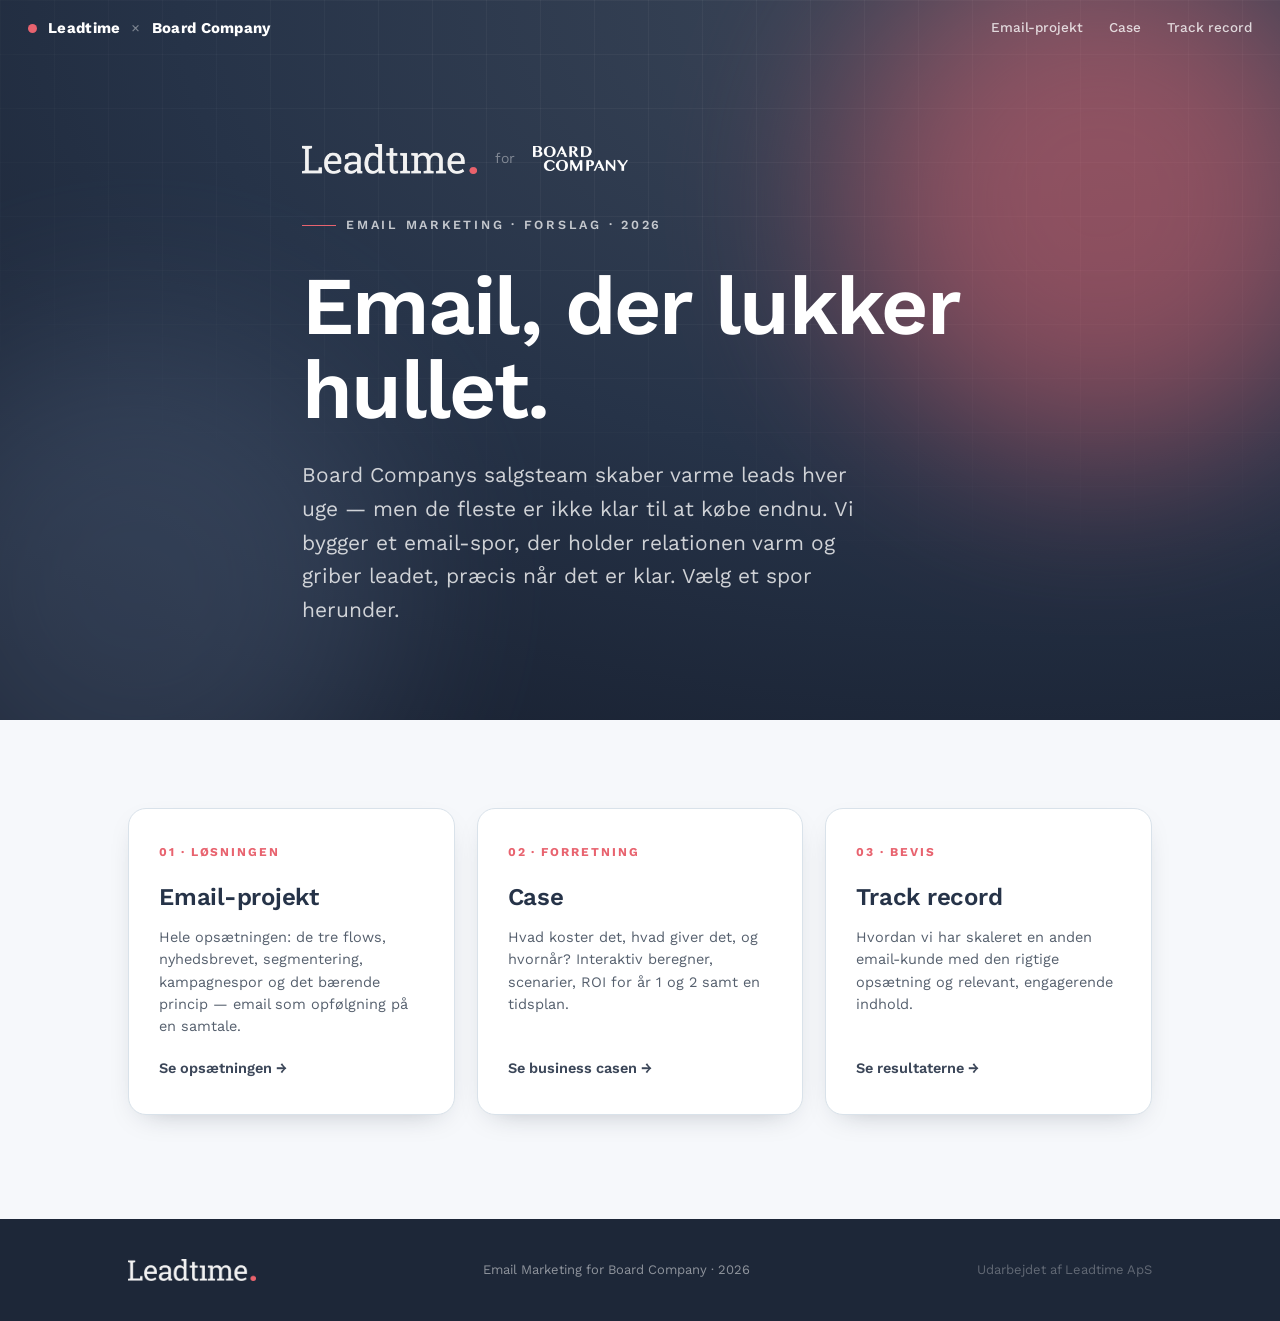
==== commit 5edb3df5: "Gør projektet til website med navigationsmenu (3 spor + forside) - Ny forside (index.html) = hub med" ====
--- a/index.html
+++ b/index.html
@@ -3,1021 +3,80 @@
 <head>
 <meta charset="UTF-8">
 <meta name="viewport" content="width=device-width, initial-scale=1.0">
-<title>Board Company · Email Marketing Business Case 2026</title>
+<title>Leadtime × Board Company · Email Marketing</title>
 <link rel="preconnect" href="https://fonts.googleapis.com">
 <link rel="preconnect" href="https://fonts.gstatic.com" crossorigin>
 <link href="https://fonts.googleapis.com/css2?family=Work+Sans:ital,wght@0,300;0,400;0,500;0,600;0,700;0,800;1,400;1,500;1,600&display=swap" rel="stylesheet">
-<style>
-  :root{
-    --navy:#3C4759;          /* Board Company wordmark navy */
-    --ink:#263348;           /* deep ink */
-    --navy-deep:#263348;
-    --slate:#687C9C;
-    --board-red:#BA0042;
-    --coral:#E8636F;         /* Leadtime accent dot */
-    --coral-dark:#d8434f;
-    --gold:#687C9C;          /* brand slate (replaces gold) */
-    --green:#2D6A4F;         /* positive / ROI */
-    --money:#5FD3A0;         /* positive revenue (green, reads as gain) */
-    --green-soft:#E8F5F0;
-    --cream:#F6F8FB;
-    --cream-2:#E4EDF2;
-    --paper:#FFFFFF;
-    --line:#D9E2EA;
-    --muted:#6B7280;
-    --muted-2:#9aa1ad;
-    --shadow:0 24px 60px -28px rgba(27,35,52,.45);
-    --shadow-sm:0 10px 30px -16px rgba(27,35,52,.35);
-    --r:18px;
-  }
-  *{box-sizing:border-box;margin:0;padding:0}
-  html{scroll-behavior:smooth}
-  body{
-    font-family:'Work Sans',-apple-system,BlinkMacSystemFont,'Segoe UI',sans-serif;
-    background:var(--cream);
-    color:var(--ink);
-    line-height:1.6;
-    -webkit-font-smoothing:antialiased;
-    overflow-x:hidden;
-  }
-  .serif{font-family:'Work Sans',sans-serif;font-weight:600;letter-spacing:-.015em;}
-  .wrap{max-width:1080px;margin:0 auto;padding:0 28px;}
-
-  /* ---------- Progress + Nav ---------- */
-  #progress{position:fixed;top:0;left:0;height:3px;width:0%;background:linear-gradient(90deg,var(--coral),var(--gold));z-index:200;transition:width .1s linear;}
-  nav{position:fixed;top:0;left:0;right:0;z-index:150;display:flex;align-items:center;justify-content:space-between;
-      padding:16px 28px;transition:all .35s ease;}
-  nav.scrolled{background:rgba(250,248,244,.86);backdrop-filter:blur(14px);box-shadow:0 1px 0 rgba(27,35,52,.06);padding:11px 28px;}
-  .nav-brand{display:flex;align-items:center;gap:11px;font-weight:700;letter-spacing:.02em;color:#fff;font-size:15px;transition:color .35s;}
-  nav.scrolled .nav-brand{color:var(--navy);}
-  .nav-dot{width:9px;height:9px;border-radius:50%;background:var(--coral);}
-  .nav-links{display:flex;gap:26px;}
-  .nav-links a{color:#fff;text-decoration:none;font-size:13.5px;font-weight:500;opacity:.78;transition:opacity .2s,color .35s;position:relative;}
-  nav.scrolled .nav-links a{color:var(--navy);opacity:.7;}
-  .nav-links a:hover{opacity:1;}
-  .nav-links a::after{content:'';position:absolute;left:0;bottom:-5px;height:2px;width:0;background:var(--coral);transition:width .25s;}
-  .nav-links a:hover::after{width:100%;}
-  @media(max-width:760px){.nav-links{display:none}}
-
-  /* ---------- Hero ---------- */
-  header.hero{
-    min-height:100vh;display:flex;flex-direction:column;justify-content:center;
-    position:relative;color:#fff;overflow:hidden;
-    background:radial-gradient(120% 120% at 80% 0%,#3C4759 0%,var(--ink) 55%,#182030 100%);
-  }
-  .hero-grid{position:absolute;inset:0;background-image:linear-gradient(rgba(255,255,255,.04) 1px,transparent 1px),linear-gradient(90deg,rgba(255,255,255,.04) 1px,transparent 1px);background-size:54px 54px;mask-image:radial-gradient(120% 90% at 70% 10%,#000 30%,transparent 80%);}
-  .hero-glow{position:absolute;width:520px;height:520px;border-radius:50%;filter:blur(90px);opacity:.5;}
-  .hero-glow.c{background:var(--coral);right:-80px;top:-60px;}
-  .hero-glow.g{background:var(--gold);left:-120px;bottom:-120px;opacity:.28;}
-  .hero-inner{position:relative;z-index:2;}
-  .eyebrow{display:inline-flex;align-items:center;gap:10px;font-size:12.5px;font-weight:600;letter-spacing:.22em;text-transform:uppercase;color:rgba(255,255,255,.72);margin-bottom:30px;}
-  .eyebrow .ln{width:34px;height:1px;background:var(--coral);}
-  h1.hero-title{font-weight:600;font-size:clamp(40px,7vw,82px);line-height:1.02;letter-spacing:-.02em;margin-bottom:26px;}
-  h1.hero-title .accent{color:var(--gold);font-style:italic;}
-  .hero-sub{font-size:clamp(17px,2.2vw,21px);max-width:560px;color:rgba(255,255,255,.78);font-weight:400;}
-  .hero-tagline{margin-top:8px;font-size:14px;letter-spacing:.04em;color:rgba(255,255,255,.55);}
-  .hero-meta{display:flex;gap:40px;margin-top:54px;flex-wrap:wrap;}
-  .hero-meta .item{}
-  .hero-meta .k{font-size:12px;letter-spacing:.14em;text-transform:uppercase;color:rgba(255,255,255,.45);margin-bottom:6px;}
-  .hero-meta .v{font-size:15.5px;font-weight:600;color:#fff;}
-  .scroll-cue{position:absolute;bottom:30px;left:50%;transform:translateX(-50%);z-index:3;color:rgba(255,255,255,.5);font-size:11px;letter-spacing:.2em;text-transform:uppercase;display:flex;flex-direction:column;align-items:center;gap:10px;}
-  .scroll-cue .mouse{width:22px;height:34px;border:1.5px solid rgba(255,255,255,.4);border-radius:12px;position:relative;}
-  .scroll-cue .mouse::after{content:'';position:absolute;left:50%;top:7px;transform:translateX(-50%);width:3px;height:6px;border-radius:2px;background:rgba(255,255,255,.7);animation:wheel 1.6s infinite;}
-  @keyframes wheel{0%{opacity:0;transform:translate(-50%,0)}30%{opacity:1}70%{opacity:1}100%{opacity:0;transform:translate(-50%,9px)}}
-
-  /* logos co-brand line */
-  .cobrand{display:flex;align-items:center;gap:18px;margin-top:60px;}
-  .lt-logo{font-family:'Work Sans',sans-serif;font-weight:600;font-size:23px;color:#fff;letter-spacing:.01em;display:inline-flex;align-items:baseline;}
-  .lt-logo .d{color:var(--coral);}
-  .cobrand .x{color:rgba(255,255,255,.4);font-size:14px;}
-  .bc-logo{font-family:'Work Sans',sans-serif;font-weight:600;font-size:18px;letter-spacing:.16em;color:rgba(255,255,255,.85);}
-
-  /* ---------- Section scaffolding ---------- */
-  section{padding:104px 0;position:relative;}
-  .sec-tag{display:inline-flex;align-items:center;gap:9px;font-size:12px;font-weight:700;letter-spacing:.18em;text-transform:uppercase;color:var(--coral);margin-bottom:18px;}
-  .sec-tag .num{font-family:'Work Sans',sans-serif;font-style:italic;color:var(--gold);}
-  h2.sec-title{font-weight:600;font-size:clamp(30px,4.6vw,46px);line-height:1.08;letter-spacing:-.018em;color:var(--ink);margin-bottom:20px;max-width:760px;}
-  .sec-lead{font-size:18px;color:#46505f;max-width:660px;margin-bottom:46px;}
-  .alt{background:linear-gradient(180deg,#EEF3F8,#E4EDF2);}
-  .dark-sec{background:var(--ink);color:#fff;}
-  .dark-sec h2.sec-title{color:#fff;}
-  .dark-sec .sec-lead{color:rgba(255,255,255,.72);}
-
-  /* reveal */
-  .reveal{opacity:0;transform:translateY(28px);transition:opacity .7s cubic-bezier(.2,.7,.2,1),transform .7s cubic-bezier(.2,.7,.2,1);}
-  .reveal.in{opacity:1;transform:none;}
-  .reveal.d1{transition-delay:.08s}.reveal.d2{transition-delay:.16s}.reveal.d3{transition-delay:.24s}.reveal.d4{transition-delay:.32s}
-
-  /* ---------- Stat cards ---------- */
-  .stats{display:grid;grid-template-columns:repeat(3,1fr);gap:20px;}
-  .stat{background:var(--paper);border:1px solid var(--line);border-radius:var(--r);padding:34px 30px;position:relative;overflow:hidden;box-shadow:var(--shadow-sm);transition:transform .35s,box-shadow .35s;}
-  .stat:hover{transform:translateY(-6px);box-shadow:var(--shadow);}
-  .stat::before{content:'';position:absolute;top:0;left:0;right:0;height:4px;background:linear-gradient(90deg,var(--gold),var(--coral));transform:scaleX(0);transform-origin:left;transition:transform .5s;}
-  .stat:hover::before{transform:scaleX(1);}
-  .stat .big{font-family:'Work Sans',sans-serif;font-weight:600;font-size:56px;line-height:1;color:var(--navy);letter-spacing:-.02em;}
-  .stat .big .suf{font-size:30px;color:var(--coral);}
-  .stat .lbl{margin-top:12px;font-weight:600;font-size:15px;color:var(--ink);}
-  .stat .sub{font-size:13.5px;color:var(--muted);}
-  @media(max-width:760px){.stats{grid-template-columns:1fr}}
-  /* equation / regnestykke */
-  .eqn{display:flex;align-items:stretch;gap:12px;flex-wrap:wrap;}
-  .eqbox{flex:1 1 158px;min-width:146px;background:var(--paper);border:1px solid var(--line);border-radius:var(--r);padding:24px 22px;box-shadow:var(--shadow-sm);display:flex;flex-direction:column;justify-content:center;transition:transform .35s,box-shadow .35s;}
-  .eqbox:hover{transform:translateY(-4px);box-shadow:var(--shadow);}
-  .eqbox.accent{border-color:#cdd9e6;background:linear-gradient(180deg,#fff,#eef3f9);}
-  .eqbox.dark{background:var(--ink);border-color:transparent;}
-  .eqbox.dark .eqlbl{color:#fff;}
-  .eqbox.dark .eqsub{color:rgba(255,255,255,.6);}
-  .eqv{font-family:'Work Sans',sans-serif;font-weight:600;font-size:42px;line-height:1;color:var(--navy);letter-spacing:-.02em;display:flex;align-items:baseline;}
-  .eqbox.dark .eqv{color:#fff;}
-  .eqv .pre{font-size:27px;color:var(--slate);margin-right:1px;}
-  .eqbox.dark .eqv .pre{color:rgba(255,255,255,.6);}
-  .eqlbl{margin-top:12px;font-weight:600;font-size:13.5px;color:var(--ink);}
-  .eqsub{font-size:12px;color:var(--muted);margin-top:3px;line-height:1.35;}
-  .eqop{flex:0 0 auto;display:flex;flex-direction:column;align-items:center;justify-content:center;font-family:'Work Sans',sans-serif;font-weight:600;font-size:24px;color:var(--slate);gap:5px;min-width:30px;}
-  .eqop small{font-size:11px;font-weight:600;color:var(--muted);white-space:nowrap;}
-  @media(max-width:820px){.eqn{flex-direction:column}.eqop{flex-direction:row;gap:8px;padding:2px 0}.eqbox{flex:1 1 auto}}
-
-  /* ---------- Problem split ---------- */
-  .split{display:grid;grid-template-columns:1fr 1fr;gap:22px;}
-  .pcard{border-radius:var(--r);padding:34px;border:1px solid var(--line);}
-  .pcard.bad{background:#fff;}
-  .pcard.good{background:var(--ink);color:#fff;border-color:transparent;position:relative;overflow:hidden;}
-  .pcard.good::after{content:'';position:absolute;width:240px;height:240px;border-radius:50%;background:var(--coral);filter:blur(80px);opacity:.25;right:-60px;bottom:-60px;}
-  .pcard .ico{width:42px;height:42px;border-radius:11px;display:flex;align-items:center;justify-content:center;font-size:20px;margin-bottom:18px;}
-  .pcard.bad .ico{background:#fdecee;color:var(--coral-dark);}
-  .pcard.good .ico{background:rgba(255,255,255,.12);}
-  .pcard h3{font-family:'Work Sans',sans-serif;font-weight:600;font-size:21px;margin-bottom:10px;}
-  .pcard.bad h3{color:var(--ink);}
-  .pcard p{font-size:15px;}
-  .pcard.bad p{color:#56606e;}
-  .pcard.good p{color:rgba(255,255,255,.8);position:relative;z-index:1;}
-  @media(max-width:680px){.split{grid-template-columns:1fr}}
-
-  /* ---------- Pipeline funnel ---------- */
-  .funnel{display:flex;flex-direction:column;gap:14px;margin-top:10px;}
-  .frow{display:grid;grid-template-columns:200px 1fr;gap:22px;align-items:center;}
-  .frow .flabel{text-align:right;}
-  .frow .flabel .t{font-weight:600;font-size:15px;color:var(--ink);}
-  .frow .flabel .s{font-size:12.5px;color:var(--muted);}
-  .fbar-track{position:relative;height:62px;}
-  .fbar{height:100%;border-radius:12px;display:flex;align-items:center;padding:0 22px;color:#fff;font-weight:700;
-        background:linear-gradient(90deg,var(--navy),#3c4a60);transform-origin:left;transform:scaleX(0);transition:transform 1s cubic-bezier(.2,.7,.2,1);box-shadow:var(--shadow-sm);}
-  .fbar .fval{font-family:'Work Sans',sans-serif;font-size:22px;}
-  .frow:nth-child(1) .fbar{width:100%}
-  .frow:nth-child(2) .fbar{width:54%;background:linear-gradient(90deg,#3c4a60,#586a85)}
-  .frow:nth-child(3) .fbar{width:38%;background:linear-gradient(90deg,#586a85,var(--gold))}
-  .frow:nth-child(4) .fbar{width:80%;background:var(--slate)}
-  .funnel.in .fbar{transform:scaleX(1);}
-  .funnel.in .frow:nth-child(2) .fbar{transition-delay:.15s}
-  .funnel.in .frow:nth-child(3) .fbar{transition-delay:.3s}
-  .funnel.in .frow:nth-child(4) .fbar{transition-delay:.45s}
-  @media(max-width:680px){.frow{grid-template-columns:1fr;gap:6px}.frow .flabel{text-align:left}.fbar-track{height:54px}}
-  .warm-note{margin-top:34px;background:var(--green-soft);border:1px solid #cbe6db;border-left:4px solid var(--green);border-radius:14px;padding:22px 26px;display:flex;gap:16px;align-items:flex-start;}
-  .warm-note .ico{font-size:22px;}
-  .warm-note p{font-size:15px;color:#234b3c;}
-  .warm-note b{color:var(--green);}
-
-  /* ---------- Calculator ---------- */
-  .calc{background:var(--paper);border-radius:24px;box-shadow:var(--shadow);border:1px solid var(--line);overflow:hidden;display:grid;grid-template-columns:1fr 1.05fr;}
-  .calc-controls{padding:42px 40px;border-right:1px solid var(--line);}
-  .calc-controls h3{font-family:'Work Sans',sans-serif;font-size:22px;font-weight:600;margin-bottom:6px;color:var(--ink);}
-  .calc-controls .hint{font-size:13.5px;color:var(--muted);margin-bottom:30px;}
-  .ctrl{margin-bottom:30px;}
-  .ctrl .crow{display:flex;justify-content:space-between;align-items:baseline;margin-bottom:12px;}
-  .ctrl label{font-weight:600;font-size:14.5px;color:var(--ink);}
-  .ctrl .cval{font-family:'Work Sans',sans-serif;font-weight:600;font-size:21px;color:var(--coral);}
-  input[type=range]{-webkit-appearance:none;width:100%;height:6px;border-radius:6px;background:var(--cream-2);outline:none;}
-  input[type=range]::-webkit-slider-thumb{-webkit-appearance:none;width:24px;height:24px;border-radius:50%;background:#fff;border:5px solid var(--coral);cursor:pointer;box-shadow:0 3px 10px rgba(236,91,103,.4);transition:transform .15s;}
-  input[type=range]::-webkit-slider-thumb:hover{transform:scale(1.12);}
-  input[type=range]::-moz-range-thumb{width:24px;height:24px;border-radius:50%;background:#fff;border:5px solid var(--coral);cursor:pointer;}
-  .ticks{display:flex;justify-content:space-between;font-size:11.5px;color:var(--muted-2);margin-top:9px;}
-  .presets{display:flex;gap:8px;margin-top:6px;}
-  .preset{flex:1;border:1px solid var(--line);background:#fff;border-radius:10px;padding:9px 6px;font-size:12.5px;font-weight:600;color:var(--navy);cursor:pointer;transition:all .2s;text-align:center;}
-  .preset:hover{border-color:var(--coral);}
-  .preset.active{background:var(--ink);color:#fff;border-color:var(--ink);}
-  .preset small{display:block;font-weight:500;font-size:10.5px;opacity:.65;margin-top:2px;}
-
-  .calc-result{padding:42px 40px;background:linear-gradient(165deg,#3C4759,#263348);color:#fff;position:relative;overflow:hidden;}
-  .calc-result::after{content:'';position:absolute;width:300px;height:300px;border-radius:50%;background:var(--coral);filter:blur(100px);opacity:.22;right:-90px;top:-70px;}
-  .calc-result .rl{position:relative;z-index:1;}
-  .calc-result .rk{font-size:12px;letter-spacing:.16em;text-transform:uppercase;color:rgba(255,255,255,.5);}
-  .res-rev{font-family:'Work Sans',sans-serif;font-weight:600;font-size:clamp(44px,6vw,62px);line-height:1.02;margin:6px 0 2px;letter-spacing:-.02em;color:var(--money);}
-  .res-rev .kr{font-size:26px;color:var(--money);}
-  .res-mini{display:grid;grid-template-columns:1fr 1fr;gap:14px;margin-top:30px;}
-  .rmini{background:rgba(255,255,255,.07);border:1px solid rgba(255,255,255,.1);border-radius:14px;padding:18px 20px;}
-  .rmini .v{font-family:'Work Sans',sans-serif;font-size:27px;font-weight:600;}
-  .rmini .l{font-size:12.5px;color:rgba(255,255,255,.6);margin-top:3px;}
-  .res-bar-wrap{margin-top:30px;}
-  .res-bar-lbl{display:flex;justify-content:space-between;font-size:12.5px;color:rgba(255,255,255,.6);margin-bottom:8px;}
-  .res-bar{height:12px;border-radius:8px;background:rgba(255,255,255,.12);overflow:hidden;}
-  .res-bar i{display:block;height:100%;border-radius:8px;background:linear-gradient(90deg,var(--green),var(--money));width:30%;transition:width .6s cubic-bezier(.2,.7,.2,1);}
-  .res-note{font-size:12.5px;color:rgba(255,255,255,.55);margin-top:24px;line-height:1.5;}
-  @media(max-width:780px){.calc{grid-template-columns:1fr}.calc-controls{border-right:none;border-bottom:1px solid var(--line)}}
-
-  /* ---------- Scenario cards ---------- */
-  .scen{display:grid;grid-template-columns:repeat(3,1fr);gap:20px;}
-  .scard{border-radius:var(--r);padding:32px 28px;background:#fff;border:1px solid var(--line);position:relative;transition:transform .35s,box-shadow .35s;overflow:hidden;}
-  .scard:hover{transform:translateY(-6px);box-shadow:var(--shadow);}
-  .scard.feat{background:var(--ink);color:#fff;border-color:transparent;}
-  .scard.feat::after{content:'';position:absolute;width:200px;height:200px;border-radius:50%;background:var(--gold);filter:blur(80px);opacity:.22;right:-50px;bottom:-50px;}
-  .scard .badge{display:inline-block;font-size:11px;font-weight:700;letter-spacing:.1em;text-transform:uppercase;padding:5px 11px;border-radius:30px;margin-bottom:18px;}
-  .scard.feat .badge{background:var(--gold);color:var(--ink);}
-  .scard .badge.r{background:var(--green-soft);color:var(--green);}
-  .scard .badge.a{background:#fdecee;color:var(--coral-dark);}
-  .scard h3{font-family:'Work Sans',sans-serif;font-size:20px;font-weight:600;margin-bottom:4px;position:relative;z-index:1;}
-  .scard .rate{font-size:13.5px;color:var(--muted);margin-bottom:22px;position:relative;z-index:1;}
-  .scard.feat .rate{color:rgba(255,255,255,.6);}
-  .scard .rev{font-family:'Work Sans',sans-serif;font-size:38px;font-weight:600;color:var(--navy);position:relative;z-index:1;letter-spacing:-.01em;}
-  .scard.feat .rev{color:var(--money);}
-  .scard .salg{font-size:14px;color:var(--muted);margin-top:4px;position:relative;z-index:1;}
-  .scard.feat .salg{color:rgba(255,255,255,.7);}
-  @media(max-width:780px){.scen{grid-template-columns:1fr}}
-
-  /* ---------- ROI ---------- */
-  .roi-toggle{display:inline-flex;background:rgba(255,255,255,.08);border:1px solid rgba(255,255,255,.14);border-radius:40px;padding:5px;margin-bottom:40px;}
-  .roi-toggle button{border:none;background:transparent;color:rgba(255,255,255,.7);font-weight:600;font-size:14px;padding:11px 26px;border-radius:30px;cursor:pointer;transition:all .25s;font-family:inherit;}
-  .roi-toggle button.active{background:#fff;color:var(--ink);box-shadow:0 4px 14px rgba(0,0,0,.25);}
-  .roi-grid{display:grid;grid-template-columns:repeat(3,1fr);gap:20px;}
-  .roi-card{background:rgba(255,255,255,.05);border:1px solid rgba(255,255,255,.12);border-radius:var(--r);padding:30px;}
-  .roi-card.net{background:linear-gradient(160deg,rgba(45,106,79,.5),rgba(45,106,79,.18));border-color:rgba(94,180,140,.4);}
-  .roi-card .rk{font-size:12.5px;letter-spacing:.05em;text-transform:uppercase;color:rgba(255,255,255,.55);margin-bottom:10px;}
-  .roi-card .rv{font-family:'Work Sans',sans-serif;font-size:40px;font-weight:600;letter-spacing:-.01em;}
-  .roi-card.cost .rv{color:#fff;}
-  .roi-card.rev .rv{color:var(--money);}
-  .roi-card.net .rv{color:var(--money);}
-  .roi-card .rs{font-size:13px;color:rgba(255,255,255,.5);margin-top:8px;}
-  .roi-foot{margin-top:24px;font-size:13px;color:rgba(255,255,255,.5);line-height:1.6;max-width:760px;}
-  .roi-years{display:flex;flex-direction:column;gap:28px;}
-  .roi-year-h{display:flex;align-items:baseline;gap:12px;margin-bottom:14px;}
-  .roi-year-h .yr{font-family:'Work Sans',sans-serif;font-weight:700;font-size:20px;color:#fff;letter-spacing:-.01em;}
-  .roi-year-h .yd{font-size:13px;color:rgba(255,255,255,.55);font-weight:500;}
-  .eff-label{font-size:11.5px;letter-spacing:.1em;text-transform:uppercase;color:rgba(255,255,255,.5);font-weight:700;margin:18px 0 12px;}
-  .li-note{margin-top:28px;display:flex;gap:16px;align-items:flex-start;background:rgba(255,255,255,.06);border:1px solid rgba(255,255,255,.14);border-left:4px solid var(--coral);border-radius:14px;padding:20px 24px;}
-  .li-note .li-ico{flex:none;width:38px;height:38px;border-radius:9px;background:#0A66C2;color:#fff;font-weight:800;display:flex;align-items:center;justify-content:center;font-size:16px;}
-  .li-note b{color:#fff;display:block;margin-bottom:3px;font-size:15px;}
-  .li-note span{color:rgba(255,255,255,.72);font-size:14px;line-height:1.5;}
-  .li-note em{color:var(--gold);font-style:normal;font-weight:600;}
-  @media(max-width:780px){.roi-grid{grid-template-columns:1fr}}
-
-  /* timeline placeholder */
-  /* ---------- Gantt timeline ---------- */
-  :root{--g1:#2D6A4F;--g2:#3C4759;--g3:#E8636F;--lblw:230px;}
-  .gantt-wrap{margin-top:46px;overflow-x:auto;padding-bottom:6px;}
-  .gantt{min-width:780px;}
-  .g-head{display:flex;margin-bottom:12px;}
-  .g-corner{width:var(--lblw);flex:none;}
-  .g-months{flex:1;display:grid;grid-template-columns:repeat(3,1fr);gap:8px;}
-  .g-month{border-radius:9px;padding:11px 16px;color:#fff;display:flex;justify-content:space-between;align-items:baseline;gap:8px;}
-  .g-month .mt{font-weight:700;font-size:13px;letter-spacing:.01em;}
-  .g-month .wk{font-weight:500;font-size:11px;opacity:.82;white-space:nowrap;}
-  .gm1{background:var(--g1)} .gm2{background:var(--g2)} .gm3{background:var(--g3)}
-  .g-rows{position:relative;}
-  .g-grid{position:absolute;top:0;bottom:0;left:var(--lblw);right:0;display:grid;grid-template-columns:repeat(12,1fr);pointer-events:none;z-index:0;}
-  .g-grid span{border-left:1px solid var(--line);}
-  .g-grid span:nth-child(4n+1){border-left:1px solid #c4cedb;}
-  .g-row{position:relative;z-index:1;display:flex;align-items:center;height:36px;border-radius:7px;transition:background .2s;}
-  .g-row:hover{background:rgba(104,124,156,.09);}
-  .g-label{width:var(--lblw);flex:none;font-size:13.5px;color:var(--ink);padding:0 16px 0 6px;white-space:nowrap;overflow:hidden;text-overflow:ellipsis;font-weight:500;}
-  .g-track{flex:1;position:relative;height:100%;}
-  .g-bar{position:absolute;top:50%;height:20px;border-radius:6px;transform:translateY(-50%) scaleX(0);transform-origin:left;transition:transform .65s cubic-bezier(.2,.7,.2,1),opacity .3s,box-shadow .2s;box-shadow:0 3px 9px -4px rgba(27,35,52,.5);}
-  .gantt.in .g-bar{transform:translateY(-50%) scaleX(1);}
-  .g-row:hover .g-bar{box-shadow:0 6px 16px -5px rgba(27,35,52,.6);}
-  .b1{background:var(--g1)} .b2{background:var(--g2)} .b3{background:var(--g3)}
-  /* duration tooltip on hover */
-  .g-bar::after{content:attr(data-dur);position:absolute;bottom:calc(100% + 9px);left:50%;transform:translateX(-50%) translateY(5px);background:var(--ink);color:#fff;font-size:11.5px;font-weight:600;letter-spacing:.01em;padding:5px 10px;border-radius:7px;white-space:nowrap;opacity:0;pointer-events:none;transition:opacity .18s ease,transform .18s ease;box-shadow:0 10px 24px -10px rgba(0,0,0,.55);z-index:20;}
-  .g-bar::before{content:'';position:absolute;bottom:calc(100% + 4px);left:50%;transform:translateX(-50%) translateY(5px);border:5px solid transparent;border-top-color:var(--ink);opacity:0;pointer-events:none;transition:opacity .18s ease,transform .18s ease;z-index:20;}
-  .g-row:hover .g-bar::after,.g-row:hover .g-bar::before{opacity:1;transform:translateX(-50%) translateY(0);}
-  .g-bar.tipR::after{left:auto;right:0;transform:translateX(0) translateY(5px);}
-  .g-bar.tipR::before{left:auto;right:16px;transform:translateX(0) translateY(5px);}
-  .g-row:hover .g-bar.tipR::after{transform:translateX(0) translateY(0);}
-  .g-row:hover .g-bar.tipR::before{transform:translateX(0) translateY(0);}
-  .gantt.filtering .g-bar{opacity:.18;}
-  .gantt.filtering .g-bar.lit{opacity:1;}
-  .gantt.filtering .g-row .g-label{opacity:.4;}
-  .gantt.filtering .g-row.lit .g-label{opacity:1;}
-  .g-legend{display:flex;gap:10px;margin-top:24px;flex-wrap:wrap;}
-  .g-leg{display:inline-flex;align-items:center;gap:9px;font-size:13px;font-weight:600;color:var(--ink);cursor:pointer;padding:8px 15px;border:1px solid var(--line);border-radius:30px;transition:border-color .2s,opacity .2s,background .2s;user-select:none;}
-  .g-leg .dot{width:12px;height:12px;border-radius:4px;flex:none;}
-  .g-leg:hover{border-color:var(--ink);}
-  .g-leg.active{background:var(--ink);color:#fff;border-color:var(--ink);}
-  .gantt.filtering .g-leg:not(.active){opacity:.5;}
-  .g-foot{margin-top:22px;font-size:13.5px;color:var(--muted);}
-  /* phase accordion */
-  .acc{margin-top:30px;display:flex;flex-direction:column;gap:12px;}
-  .acc-item{border:1px solid var(--line);border-radius:14px;background:#fff;overflow:hidden;transition:box-shadow .3s,border-color .3s;}
-  .acc-item.open{box-shadow:var(--shadow-sm);border-color:#cdd6e0;}
-  .acc-head{width:100%;border:none;background:transparent;display:flex;align-items:center;gap:14px;padding:18px 22px;cursor:pointer;font-family:inherit;text-align:left;border-left:4px solid transparent;transition:border-color .3s,background .2s;}
-  .acc-head:hover{background:rgba(104,124,156,.05);}
-  .acc-item.open .acc-head{border-left-color:var(--ac);}
-  .acc-dot{width:12px;height:12px;border-radius:4px;flex:none;background:var(--ac);}
-  .acc-title{font-weight:700;font-size:16px;color:var(--ink);}
-  .acc-meta{font-size:12.5px;font-weight:600;color:var(--slate);background:var(--cream-2);padding:4px 12px;border-radius:30px;margin-left:auto;white-space:nowrap;}
-  .acc-chev{flex:none;width:9px;height:9px;border-right:2px solid var(--muted);border-bottom:2px solid var(--muted);transform:rotate(45deg);transition:transform .3s;margin:0 4px 3px 8px;}
-  .acc-item.open .acc-chev{transform:rotate(-135deg);margin-bottom:-3px;}
-  .acc-body{max-height:0;overflow:hidden;transition:max-height .4s cubic-bezier(.2,.7,.2,1);}
-  .acc-inner{padding:2px 24px 24px 40px;}
-  .acc-intro{font-size:14.5px;color:#46505f;margin-bottom:14px;}
-  .acc-list{list-style:none;}
-  .acc-list li{display:flex;gap:16px;padding:12px 0;border-top:1px solid var(--line);align-items:flex-start;}
-  .acc-list li:first-child{border-top:none;}
-  .acc-wk{flex:none;width:94px;font-size:12px;font-weight:700;color:#fff;background:var(--ac);padding:5px 0;border-radius:30px;text-align:center;margin-top:1px;}
-  .acc-task b{display:block;font-size:14.5px;color:var(--ink);font-weight:600;margin-bottom:2px;}
-  .acc-task span{font-size:13.5px;color:var(--muted);line-height:1.45;}
-  @media(max-width:620px){.acc-meta{display:none;}.acc-inner{padding:2px 20px 20px 20px;}.acc-list li{flex-direction:column;gap:5px;}.acc-wk{width:auto;display:inline-block;padding:4px 12px;}}
-
-  /* effort cards */
-  .effort{display:grid;grid-template-columns:repeat(3,1fr);gap:18px;}
-  .ecard{background:#fff;border:1px solid var(--line);border-radius:var(--r);padding:28px;box-shadow:var(--shadow-sm);}
-  .ecard .ph{font-size:12px;letter-spacing:.12em;text-transform:uppercase;color:var(--coral);font-weight:700;margin-bottom:10px;}
-  .ecard .hrs{font-family:'Work Sans',sans-serif;font-size:30px;font-weight:600;color:var(--navy);}
-  .ecard .hrs small{font-size:15px;color:var(--muted);font-weight:400;}
-  .ecard p{font-size:13.5px;color:var(--muted);margin-top:8px;}
-  @media(max-width:780px){.effort{grid-template-columns:1fr}}
-
-  /* ---------- Closing ---------- */
-  .closing{background:radial-gradient(120% 120% at 20% 0%,#3C4759 0%,var(--ink) 60%,#26334800 100%),var(--ink);color:#fff;text-align:center;padding:130px 0;position:relative;overflow:hidden;}
-  .closing .hero-glow.c{right:auto;left:50%;top:-40px;transform:translateX(-50%);opacity:.35;}
-  .closing .quote{font-family:'Work Sans',sans-serif;font-weight:500;font-size:clamp(28px,4.6vw,46px);line-height:1.18;letter-spacing:-.015em;max-width:820px;margin:0 auto;position:relative;z-index:1;}
-  .closing .quote .hl{color:var(--gold);font-style:italic;}
-  .closing .qsub{margin-top:26px;font-size:17px;color:rgba(255,255,255,.7);position:relative;z-index:1;}
-  .closing .cta{margin-top:46px;display:inline-flex;align-items:center;gap:10px;background:var(--coral);color:#fff;text-decoration:none;font-weight:600;font-size:15.5px;padding:16px 32px;border-radius:40px;position:relative;z-index:1;transition:transform .25s,box-shadow .25s;box-shadow:0 14px 34px -12px rgba(236,91,103,.7);}
-  .closing .cta:hover{transform:translateY(-3px);box-shadow:0 20px 44px -12px rgba(236,91,103,.8);}
-
-  footer{background:#1d2738;color:rgba(255,255,255,.5);padding:40px 0;font-size:13px;}
-  .foot-inner{display:flex;justify-content:space-between;align-items:center;flex-wrap:wrap;gap:16px;}
-  
-
-  /* number highlight inline */
-  .inkbox{display:inline-block;background:var(--ink);color:#fff;padding:1px 10px;border-radius:8px;font-weight:600;}
-
-  /* real logo assets */
-  .logo-lt{height:30px;width:auto;display:block;}
-  .logo-bc{height:25px;width:auto;display:block;}
-  .logo-lt-foot{height:23px;width:auto;display:block;}
-
-  /* LinkedIn dropdown-case */
-  .li-drop{margin-top:38px;border:1px solid var(--line);border-radius:18px;background:#fff;overflow:hidden;box-shadow:var(--shadow-sm);transition:box-shadow .3s,border-color .3s;}
-  .li-drop.open{box-shadow:var(--shadow);border-color:#cdd9e6;}
-  .li-head{width:100%;border:none;background:transparent;display:flex;align-items:center;gap:16px;padding:22px 26px;cursor:pointer;font-family:inherit;text-align:left;}
-  .li-head:hover{background:rgba(104,124,156,.05);}
-  .li-head .li-ico{flex:none;width:42px;height:42px;border-radius:10px;background:#0A66C2;color:#fff;font-weight:800;display:flex;align-items:center;justify-content:center;font-size:18px;}
-  .li-head .li-t{font-weight:700;font-size:16.5px;color:var(--ink);flex:1;}
-  .li-head .li-t small{display:block;font-weight:500;font-size:13px;color:var(--muted);margin-top:2px;}
-  .li-head .li-hint{font-size:12.5px;color:var(--coral);font-weight:700;letter-spacing:.04em;white-space:nowrap;}
-  .li-chev{flex:none;width:10px;height:10px;border-right:2px solid var(--muted);border-bottom:2px solid var(--muted);transform:rotate(45deg);transition:transform .3s;margin-left:4px;}
-  .li-drop.open .li-chev{transform:rotate(-135deg);margin-top:5px;}
-  .li-body{max-height:0;overflow:hidden;transition:max-height .55s cubic-bezier(.2,.7,.2,1);}
-  .li-inner{padding:4px 30px 32px 30px;}
-  .li-lead{font-size:15px;color:#46505f;max-width:740px;margin-bottom:24px;line-height:1.6;}
-  .li-phase{display:grid;grid-template-columns:repeat(3,1fr);gap:16px;margin-bottom:22px;}
-  .li-pcard{border:1px solid var(--line);border-radius:14px;padding:22px;background:var(--cream);position:relative;overflow:hidden;}
-  .li-pcard::before{content:'';position:absolute;top:0;left:0;right:0;height:3px;background:#0A66C2;}
-  .li-pcard .pk{font-size:11.5px;font-weight:700;letter-spacing:.12em;text-transform:uppercase;color:#0A66C2;margin-bottom:9px;}
-  .li-pcard h4{font-family:'Work Sans',sans-serif;font-size:16px;font-weight:600;color:var(--ink);margin-bottom:7px;}
-  .li-pcard p{font-size:13.5px;color:#56606e;line-height:1.5;}
-  .li-pcard .ex{display:block;margin-top:10px;font-style:italic;color:var(--slate);font-size:13px;}
-  .li-row{display:grid;grid-template-columns:1fr 1fr;gap:16px;margin-bottom:22px;}
-  .li-info{border:1px solid var(--line);border-left:3px solid var(--slate);background:var(--cream-2);border-radius:0 12px 12px 0;padding:18px 22px;}
-  .li-info b{display:block;color:var(--ink);font-size:14.5px;margin-bottom:5px;}
-  .li-info span{font-size:13.5px;color:#56606e;line-height:1.5;}
-  .li-info .num{color:#0A66C2;font-weight:700;}
-  .li-tone{font-size:14px;color:#46505f;line-height:1.6;}
-  .li-tone b{color:var(--ink);}
-  .li-price{display:flex;align-items:center;gap:22px;flex-wrap:wrap;background:#fff;border:1px solid var(--line);border-left:4px solid #0A66C2;border-radius:0 14px 14px 0;padding:20px 24px;margin-bottom:18px;}
-  .li-price .pblk{flex:none;}
-  .li-price .pk{font-size:11.5px;font-weight:700;letter-spacing:.1em;text-transform:uppercase;color:#0A66C2;margin-bottom:4px;}
-  .li-price .pv{font-family:'Work Sans',sans-serif;font-weight:600;font-size:30px;line-height:1;color:var(--navy);letter-spacing:-.01em;}
-  .li-price .pv small{font-size:15px;color:var(--muted);font-weight:400;}
-  .li-price .ps{font-size:13.5px;color:#56606e;line-height:1.5;flex:1;min-width:220px;}
-  .li-next{margin-top:18px;background:var(--ink);color:#fff;border-radius:14px;padding:18px 22px;font-size:14px;line-height:1.55;}
-  .li-next b{color:var(--gold);}
-  @media(max-width:680px){.li-phase{grid-template-columns:1fr}.li-row{grid-template-columns:1fr}.li-inner{padding:4px 20px 24px 20px}.li-head .li-hint{display:none}}
-</style>
+<link rel="stylesheet" href="styles.css">
 </head>
 <body>
 
 <div id="progress"></div>
 
 <nav id="nav">
-  <div class="nav-brand"><span class="nav-dot"></span> Leadtime <span style="opacity:.4;font-weight:400">×</span> Board Company</div>
+  <a href="index.html" class="nav-brand" style="text-decoration:none"><span class="nav-dot"></span> Leadtime <span style="opacity:.4;font-weight:400">×</span> Board Company</a>
   <div class="nav-links">
-    <a href="#udgangspunkt">Udgangspunkt</a>
-    <a href="#pipeline">Pipeline</a>
-    <a href="#beregner">Beregner</a>
-    <a href="#scenarier">Scenarier</a>
-    <a href="#roi">ROI</a>
-    <a href="#linkedin">LinkedIn</a>
+    <a href="email-projekt.html">Email-projekt</a>
+    <a href="case.html">Case</a>
+    <a href="track-record.html">Track record</a>
   </div>
 </nav>
 
-<!-- ================= HERO ================= -->
-<header class="hero">
+<header class="page-hero" style="min-height:80vh">
   <div class="hero-grid"></div>
   <div class="hero-glow c"></div>
   <div class="hero-glow g"></div>
-  <div class="wrap hero-inner">
-    <div class="eyebrow reveal in"><span class="ln"></span> Business Case · Email Marketing · Maj 2026</div>
-    <h1 class="hero-title serif reveal in d1">Varme leads, der<br>i dag bliver <span class="accent">kolde</span>.</h1>
-    <p class="hero-sub reveal in d2">Board Companys salgsteam er i dialog med ca. 600 potentielle kunder hver uge, ud af en pipeline på over 31.000 leads om måneden. De fleste er ikke klar til at købe endnu, og i dag sker der ingenting med dem i op til et år. Email-marketing griber dem, før konkurrenten gør.</p>
-    <p class="hero-tagline serif reveal in d2" style="font-style:italic">Hvad koster det. Hvad giver det. Hvornår.</p>
-
-    <div class="hero-meta reveal in d3">
-      <div class="item"><div class="k">Udarbejdet af</div><div class="v">Leadtime ApS</div></div>
-      <div class="item"><div class="k">Til</div><div class="v">Board Company</div></div>
-      <div class="item"><div class="k">Disciplin</div><div class="v">Email & Marketing Automation</div></div>
+  <div class="wrap">
+    <div class="cobrand-lock reveal in">
+      <img class="lt" src="lt-white.png" alt="Leadtime">
+      <span class="x">for</span>
+      <img class="bc" src="bc-white.png" alt="Board Company">
     </div>
-
-    <div class="cobrand reveal in d4">
-      <img class="logo-lt" src="[data-uri]" alt="Leadtime">
-      <span class="x">for</span>
-      <img class="logo-bc" src="[data-uri]" alt="Board Company">
-    </div>
+    <div class="eyebrow reveal in d1"><span class="ln"></span> Email Marketing · Forslag · 2026</div>
+    <h1 class="hero-title serif reveal in d1" style="max-width:13ch">Email, der lukker hullet.</h1>
+    <p class="hero-sub reveal in d2">Board Companys salgsteam skaber varme leads hver uge — men de fleste er ikke klar til at købe endnu. Vi bygger et email-spor, der holder relationen varm og griber leadet, præcis når det er klar. Vælg et spor herunder.</p>
   </div>
-  <div class="scroll-cue"><div class="mouse"></div>Scroll</div>
 </header>
 
-<!-- ================= UDGANGSPUNKT ================= -->
-<section id="udgangspunkt">
+<section style="padding-top:80px">
   <div class="wrap">
-    <div class="sec-tag reveal"><span class="num">01</span> · Udgangspunktet</div>
-    <h2 class="sec-title serif reveal">En salgsmaskine, der allerede skaber efterspørgsel.</h2>
-    <p class="sec-lead reveal">Board Companys sælgere arbejder med et stort antal leads hver uge og er i dialog med en del af dem. Råstoffet er der allerede — det bliver bare ikke aktiveret, når leadet ikke er klar med det samme.</p>
-
-    <div class="eqn reveal d1">
-      <div class="eqbox">
-        <div class="eqv"><span data-count="30">0</span></div>
-        <div class="eqlbl">Sælgere</div>
-        <div class="eqsub">på tværs af markeder</div>
-      </div>
-      <div class="eqop">×</div>
-      <div class="eqbox">
-        <div class="eqv"><span data-count="260">0</span></div>
-        <div class="eqlbl">Leads pr. sælger / uge</div>
-        <div class="eqsub">samlet kontaktvolumen</div>
-      </div>
-      <div class="eqop">=</div>
-      <div class="eqbox accent">
-        <div class="eqv"><span data-count="7800">0</span></div>
-        <div class="eqlbl">Leads om ugen</div>
-        <div class="eqsub">≈ 31.200 om måneden</div>
-      </div>
-      <div class="eqop">→<small>~8% i dialog</small></div>
-      <div class="eqbox dark">
-        <div class="eqv"><span class="pre">~</span><span data-count="600">0</span></div>
-        <div class="eqlbl">Dialoger om ugen</div>
-        <div class="eqsub">dem teamet taler med</div>
-      </div>
+    <div class="hub-grid">
+      <a class="hub-card reveal d1" href="email-projekt.html">
+        <div class="hub-num">01 · Løsningen</div>
+        <h3 class="serif">Email-projekt</h3>
+        <p>Hele opsætningen: de tre flows, nyhedsbrevet, segmentering, kampagnespor og det bærende princip — email som opfølgning på en samtale.</p>
+        <span class="hub-go">Se opsætningen →</span>
+      </a>
+      <a class="hub-card reveal d2" href="case.html">
+        <div class="hub-num">02 · Forretning</div>
+        <h3 class="serif">Case</h3>
+        <p>Hvad koster det, hvad giver det, og hvornår? Interaktiv beregner, scenarier, ROI for år 1 og 2 samt en tidsplan.</p>
+        <span class="hub-go">Se business casen →</span>
+      </a>
+      <a class="hub-card reveal d3" href="track-record.html">
+        <div class="hub-num">03 · Bevis</div>
+        <h3 class="serif">Track record</h3>
+        <p>Hvordan vi har skaleret en anden email-kunde med den rigtige opsætning og relevant, engagerende indhold.</p>
+        <span class="hub-go">Se resultaterne →</span>
+      </a>
     </div>
-
-    <div class="split" style="margin-top:30px">
-      <div class="pcard bad reveal d1">
-        <div class="ico">⏳</div>
-        <h3>I dag: stilhed i op til et år</h3>
-        <p>De fleste, sælgerne taler med, er interesserede, men ikke klar til at købe endnu. Indtil de er det, sker der ingenting — og i den periode kan en konkurrent nå at lægge billet ind.</p>
-      </div>
-      <div class="pcard good reveal d2">
-        <div class="ico">✦</div>
-        <h3>Med email: til stede på det rigtige tidspunkt</h3>
-        <p>Det handler ikke om at sende flere mails — men om at være til stede med det rigtige indhold, præcis når leadet er klar. Email holder relationen varm hele vejen.</p>
-      </div>
-    </div>
-  </div>
-</section>
-
-<!-- ================= PIPELINE ================= -->
-<section id="pipeline" class="alt">
-  <div class="wrap">
-    <div class="sec-tag reveal"><span class="num">02</span> · Potentialet</div>
-    <h2 class="sec-title serif reveal">Fra leads til en nyhedsbrevsliste, der vokser hver måned.</h2>
-    <p class="sec-lead reveal">Sælgerne arbejder med titusindvis af leads om måneden og er i dialog med en del af dem. Vi vurderer, at <b>30%</b> af de dialoger ender med et ja til nyhedsbrevet. Det giver en liste, der bygger sig selv op — måned for måned.</p>
-
-    <div class="funnel" id="funnel">
-      <div class="frow reveal">
-        <div class="flabel"><div class="t">Leads i alt</div><div class="s">30 sælgere × 260/uge × 4 uger</div></div>
-        <div class="fbar-track"><div class="fbar"><span class="fval">31.200</span>&nbsp;/ md.</div></div>
-      </div>
-      <div class="frow reveal d1">
-        <div class="flabel"><div class="t">Dialoger</div><div class="s">ca. 8% kommer i dialog (≈600/uge)</div></div>
-        <div class="fbar-track"><div class="fbar"><span class="fval">~2.400</span>&nbsp;/ md.</div></div>
-      </div>
-      <div class="frow reveal d2">
-        <div class="flabel"><div class="t">Tilmeldte til nyhedsbrev</div><div class="s">30% af dialoger siger ja</div></div>
-        <div class="fbar-track"><div class="fbar"><span class="fval">~720</span>&nbsp;/ md.</div></div>
-      </div>
-      <div class="frow reveal d3">
-        <div class="flabel"><div class="t">På et år</div><div class="s">samlet nyhedsbrevsliste</div></div>
-        <div class="fbar-track"><div class="fbar"><span class="fval">8.600–10.000</span></div></div>
-      </div>
-    </div>
-
-    <div class="warm-note reveal">
-      <div class="ico">🔥</div>
-      <p><b>Det er varme leads.</b> Board Companys liste er allerede ringet op og har vist interesse. Det gør den langt mere værdifuld end en kold email-liste — og det er den væsentligste grund til, at vi tror på tallene.</p>
-    </div>
-    <p class="sec-lead reveal" style="margin-top:24px;font-size:14.5px;color:var(--muted)">10.000 er højt sat og forudsætter fuld aktivering af alle sælgere og leadkilder. 8.600 er et konservativt estimat med en vis frafaldsprocent.</p>
-  </div>
-</section>
-
-<!-- ================= BEREGNER ================= -->
-<section id="beregner">
-  <div class="wrap">
-    <div class="sec-tag reveal"><span class="num">03</span> · Interaktiv beregner</div>
-    <h2 class="sec-title serif reveal">Træk i knapperne — og se hvad det bliver til.</h2>
-    <p class="sec-lead reveal">Justér hele kæden — fra antal sælgere og leads til, hvor mange der kommer i dialog, tilmelder sig og køber. Tallene genberegnes live. Uddannelsesprisen er sat til 30.000 kr. pr. salg som udgangspunkt.</p>
-
-    <div class="calc reveal d1">
-      <div class="calc-controls">
-        <h3 class="serif">Dine forudsætninger</h3>
-        <p class="hint">Hele kæden fra leads til omsætning. Standardværdier følger casens realistiske scenarie.</p>
-
-        <div class="ctrl">
-          <div class="crow"><label>Antal sælgere</label><span class="cval"><span id="v-sellers">30</span></span></div>
-          <input type="range" id="r-sellers" min="5" max="60" step="1" value="30">
-          <div class="ticks"><span>5</span><span>60</span></div>
-        </div>
-
-        <div class="ctrl">
-          <div class="crow"><label>Leads pr. sælger / uge</label><span class="cval"><span id="v-leads">260</span></span></div>
-          <input type="range" id="r-leads" min="50" max="400" step="10" value="260">
-          <div class="ticks"><span>50</span><span>400</span></div>
-        </div>
-
-        <div class="ctrl">
-          <div class="crow"><label>Andel der kommer i dialog</label><span class="cval"><span id="v-dialog">8</span>%</span></div>
-          <input type="range" id="r-dialog" min="2" max="25" step="0.5" value="8">
-          <div class="ticks"><span>2%</span><span>25%</span></div>
-        </div>
-
-        <div class="ctrl">
-          <div class="crow"><label>Tilmelder sig nyhedsbrev</label><span class="cval"><span id="v-news">30</span>%</span></div>
-          <input type="range" id="r-news" min="5" max="60" step="1" value="30">
-          <div class="ticks"><span>5%</span><span>60%</span></div>
-        </div>
-
-        <div class="ctrl">
-          <div class="crow"><label>Salg-konvertering (af liste/år)</label><span class="cval"><span id="v-rate">0,25</span>%</span></div>
-          <input type="range" id="r-rate" min="0.10" max="2.00" step="0.05" value="0.25">
-          <div class="ticks"><span>0,10%</span><span>2,00%</span></div>
-          <div class="presets" id="presets">
-            <div class="preset active" data-rate="0.25">Realistisk<small>0,25%</small></div>
-            <div class="preset" data-rate="0.5">Optimistisk<small>0,5%</small></div>
-            <div class="preset" data-rate="1">Ambitiøst<small>1%</small></div>
-          </div>
-        </div>
-
-        <div class="ctrl" style="margin-bottom:0">
-          <div class="crow"><label>Pris pr. salg</label><span class="cval"><span id="v-price">30.000</span> kr.</span></div>
-          <input type="range" id="r-price" min="15000" max="60000" step="1000" value="30000">
-          <div class="ticks"><span>15.000 kr.</span><span>60.000 kr.</span></div>
-        </div>
-      </div>
-
-      <div class="calc-result">
-        <div class="rl">
-          <div class="rk">Estimeret omsætning · årligt niveau</div>
-          <div class="res-rev"><span id="o-rev">750.000</span> <span class="kr">kr.</span></div>
-
-          <div class="res-mini">
-            <div class="rmini"><div class="v" id="o-leads">7.800</div><div class="l">leads om ugen</div></div>
-            <div class="rmini"><div class="v" id="o-dialog">~624</div><div class="l">dialoger om ugen</div></div>
-            <div class="rmini"><div class="v" id="o-list">~9.000</div><div class="l">tilmeldte om året</div></div>
-            <div class="rmini"><div class="v" id="o-salg">~22</div><div class="l">salg om året</div></div>
-          </div>
-
-          <div class="res-bar-wrap">
-            <div class="res-bar-lbl"><span>Nettoafkast efter Leadtimes honorar (år 1)</span><span id="o-net">+420.000 kr.</span></div>
-            <div class="res-bar"><i id="o-bar"></i></div>
-          </div>
-
-          <p class="res-note">Kæde: sælgere × leads/uge × andel i dialog × andel der tilmelder sig × 48 uger = årlig liste. Liste × salg-konvertering × pris = omsætning. Nettoafkast (år 1) = omsætning − ca. 330.000 kr. Estimater til beslutningsgrundlag.</p>
-        </div>
-      </div>
-    </div>
-  </div>
-</section>
-
-<!-- ================= SCENARIER ================= -->
-<section id="scenarier" class="alt">
-  <div class="wrap">
-    <div class="sec-tag reveal"><span class="num">04</span> · Vores vurdering</div>
-    <h2 class="sec-title serif reveal">Sådan vurderer vi spændet.</h2>
-    <p class="sec-lead reveal">Det faktiske afkast afhænger af de faktorer, du selv kan justere i beregneren ovenfor — listestørrelse, konvertering og pris. Herunder er <b>Leadtimes vurdering</b> af et realistisk spænd: fra et konservativt udgangspunkt til et ambitiøst mål på sigt. Alle tre er drevet af leads, der allerede er i pipeline — uden ekstra annoncering.</p>
-
-    <div class="scen">
-      <div class="scard reveal d1">
-        <span class="badge r">Realistisk · udgangspunkt</span>
-        <h3 class="serif">Realistisk</h3>
-        <div class="rate">Konverteringsrate 0,25%</div>
-        <div class="rev">~750.000 <span style="font-size:20px">kr.</span></div>
-        <div class="salg">~25 salg/år · ca. 2 om måneden</div>
-      </div>
-      <div class="scard feat reveal d2">
-        <span class="badge">Anbefalet sigte</span>
-        <h3 class="serif">Optimistisk</h3>
-        <div class="rate">Konverteringsrate 0,5%</div>
-        <div class="rev">~1.500.000 <span style="font-size:20px">kr.</span></div>
-        <div class="salg">~50 salg/år · ca. 4 om måneden</div>
-      </div>
-      <div class="scard reveal d3">
-        <span class="badge a">Mål · 18+ mdr.</span>
-        <h3 class="serif">Ambitiøst</h3>
-        <div class="rate">Konverteringsrate 1%</div>
-        <div class="rev">~3.000.000 <span style="font-size:20px">kr.</span></div>
-        <div class="salg">~100 salg/år · ca. 8 om måneden</div>
-      </div>
-    </div>
-    <p class="sec-lead reveal" style="margin-top:30px;margin-bottom:0;font-size:14.5px;color:var(--muted)">Tallene er <b style="color:var(--ink)">Leadtimes estimat</b> — ikke en garanti. Det reelle afkast bevæger sig inden for dette spænd afhængigt af forudsætningerne; prøv selv at justere dem i beregneren ovenfor.</p>
-  </div>
-</section>
-
-<!-- ================= ROI ================= -->
-<section id="roi" class="dark-sec">
-  <div class="hero-glow g" style="opacity:.18;left:-100px;top:40px"></div>
-  <div class="wrap" style="position:relative;z-index:1">
-    <div class="sec-tag reveal" style="color:var(--gold)"><span class="num" style="color:var(--coral)">05</span> · Hvad koster det — og hvad får vi ud af det?</div>
-    <h2 class="sec-title serif reveal">Udgift op mod omsætning — år 1 og år 2.</h2>
-    <p class="sec-lead reveal">Timesatsen er sat til 1.000 kr./time. År 1 bærer opstarten; år 2 er ren drift, hvor en kumulativ liste for alvor arbejder for jer. Vælg et scenarie og se regnestykket.</p>
-
-    <div class="roi-toggle reveal" id="roiToggle">
-      <button class="active" data-s="real">Realistisk · 0,25%</button>
-      <button data-s="opt">Optimistisk · 0,5%</button>
-    </div>
-
-    <div class="roi-years reveal d1">
-      <div class="roi-year">
-        <div class="roi-year-h"><span class="yr">År 1</span><span class="yd">Opstart + drift</span></div>
-        <div class="roi-grid">
-          <div class="roi-card cost">
-            <div class="rk">Estimeret udgift</div>
-            <div class="rv">~330.000 <span style="font-size:20px">kr.</span></div>
-            <div class="rs">330 t × 1.000 kr. (3 mdr. á 35 t + 9 mdr. á 25 t)</div>
-          </div>
-          <div class="roi-card rev">
-            <div class="rk">Estimeret omsætning</div>
-            <div class="rv" id="r1-rev">~750.000 <span style="font-size:20px">kr.</span></div>
-            <div class="rs" id="r1-revsub">~25 salg × 30.000 kr.</div>
-          </div>
-          <div class="roi-card net">
-            <div class="rk">Nettoafkast</div>
-            <div class="rv" id="r1-net">~420.000 <span style="font-size:20px">kr.</span></div>
-            <div class="rs">Omsætning − udgift</div>
-          </div>
-        </div>
-        <div class="eff-label">Bag udgiften · estimeret timeforbrug</div>
-        <div class="effort reveal" style="grid-template-columns:repeat(2,1fr);margin-top:0">
-          <div class="ecard" style="background:rgba(255,255,255,.05);border-color:rgba(255,255,255,.12)">
-            <div class="ph">Måned 1–3 · opstart</div>
-            <div class="hrs" style="color:var(--gold)">30–40 <small style="color:rgba(255,255,255,.55)">t/md.</small></div>
-            <p style="color:rgba(255,255,255,.6)">Opsætning, flows og nyhedsbrev-kickstart</p>
-          </div>
-          <div class="ecard" style="background:rgba(255,255,255,.05);border-color:rgba(255,255,255,.12)">
-            <div class="ph">Måned 4–12 · drift</div>
-            <div class="hrs" style="color:var(--gold)">20–30 <small style="color:rgba(255,255,255,.55)">t/md.</small></div>
-            <p style="color:rgba(255,255,255,.6)">Løbende drift, indhold og optimering</p>
-          </div>
-        </div>
-      </div>
-
-      <div class="roi-year">
-        <div class="roi-year-h"><span class="yr">År 2</span><span class="yd">Ren drift · kumulativ liste (~20.000 tilmeldte)</span></div>
-        <div class="roi-grid">
-          <div class="roi-card cost">
-            <div class="rk">Estimeret udgift</div>
-            <div class="rv">~300.000 <span style="font-size:20px">kr.</span></div>
-            <div class="rs">12 mdr. á 25 t × 1.000 kr. — ingen opstart</div>
-          </div>
-          <div class="roi-card rev">
-            <div class="rk">Estimeret omsætning</div>
-            <div class="rv" id="r2-rev">~1.500.000 <span style="font-size:20px">kr.</span></div>
-            <div class="rs" id="r2-revsub">~50 salg × 30.000 kr. · liste ~20.000</div>
-          </div>
-          <div class="roi-card net">
-            <div class="rk">Nettoafkast</div>
-            <div class="rv" id="r2-net">~1.200.000 <span style="font-size:20px">kr.</span></div>
-            <div class="rs">Omsætning − udgift</div>
-          </div>
-        </div>
-        <div class="eff-label">Bag udgiften · estimeret timeforbrug</div>
-        <div class="effort reveal" style="grid-template-columns:1fr;margin-top:0">
-          <div class="ecard" style="background:rgba(255,255,255,.05);border-color:rgba(255,255,255,.12)">
-            <div class="ph">År 2 · ren drift</div>
-            <div class="hrs" style="color:var(--gold)">~25 <small style="color:rgba(255,255,255,.55)">t/md.</small></div>
-            <p style="color:rgba(255,255,255,.6)">Løbende drift, indhold og optimering — ingen opstart. Listen arbejder for jer.</p>
-          </div>
-        </div>
-      </div>
-    </div>
-
-    <p class="roi-foot reveal">Timesatsen (1.000 kr./time) bekræftes inden aftaleindgåelse. År 2 forudsætter en kumulativ liste (år 1-tilmeldte + nye i år 2, ca. 20.000) og kun løbende drift. Organisk LinkedIn indgår ikke her — det er et tilvalg med sin egen pris, se sektionen nedenfor. Estimater til beslutningsgrundlag.</p>
-  </div>
-</section>
-
-<!-- ================= TIDSPLAN (Gantt) ================= -->
-<section id="tidsplan">
-  <div class="wrap">
-    <div class="sec-tag reveal"><span class="num">06</span> · Tidsplan</div>
-    <h2 class="sec-title serif reveal">Tre faser — fra fundament til drift.</h2>
-    <p class="sec-lead reveal">Hver fase svarer til cirka én måned. Opgaverne bygger oven på hinanden. <b>Klik på en fase</b> i forklaringen for at fremhæve den.</p>
-
-    <div class="gantt-wrap reveal d1">
-      <div class="gantt" id="gantt">
-        <div class="g-head">
-          <div class="g-corner"></div>
-          <div class="g-months">
-            <div class="g-month gm1"><span class="mt">Fase 01 · Fundament</span><span class="wk">Måned 1</span></div>
-            <div class="g-month gm2"><span class="mt">Fase 02 · Aktivering</span><span class="wk">Måned 2</span></div>
-            <div class="g-month gm3"><span class="mt">Fase 03 · Optimering</span><span class="wk">Måned 3</span></div>
-          </div>
-        </div>
-        <div class="g-rows">
-          <div class="g-grid"><span></span><span></span><span></span><span></span><span></span><span></span><span></span><span></span><span></span><span></span><span></span><span></span></div>
-        <div class="g-row" data-phase="1"><div class="g-label" title="Afklaring: setup, teknik &amp; GDPR">Afklaring: setup, teknik &amp; GDPR</div><div class="g-track"><div class="g-bar b1" data-dur="Uge 1–2" data-phase="1" style="left:calc(0.0000% + 3px);width:calc(16.6667% - 6px);transition-delay:0.0s"></div></div></div>
-        <div class="g-row" data-phase="1"><div class="g-label" title="Landingsside til tilmelding">Landingsside til tilmelding</div><div class="g-track"><div class="g-bar b1" data-dur="Uge 2–3" data-phase="1" style="left:calc(8.3333% + 3px);width:calc(16.6667% - 6px);transition-delay:0.04s"></div></div></div>
-        <div class="g-row" data-phase="1"><div class="g-label" title="Nyhedsbrevs-formular m. acceptboks">Nyhedsbrevs-formular m. acceptboks</div><div class="g-track"><div class="g-bar b1" data-dur="Uge 3–4" data-phase="1" style="left:calc(16.6667% + 3px);width:calc(16.6667% - 6px);transition-delay:0.08s"></div></div></div>
-        <div class="g-row" data-phase="1"><div class="g-label" title="Drippify-besked opdateres m. link">Drippify-besked opdateres m. link</div><div class="g-track"><div class="g-bar b1" data-dur="Uge 3" data-phase="1" style="left:calc(16.6667% + 3px);width:calc(8.3333% - 6px);transition-delay:0.12s"></div></div></div>
-        <div class="g-row" data-phase="1"><div class="g-label" title="Segmentering">Segmentering</div><div class="g-track"><div class="g-bar b1" data-dur="Uge 4" data-phase="1" style="left:calc(25.0000% + 3px);width:calc(8.3333% - 6px);transition-delay:0.16s"></div></div></div>
-        <div class="g-row" data-phase="2"><div class="g-label" title="Go-live: Flow 1 (nye inbound leads)">Go-live: Flow 1 (nye inbound leads)</div><div class="g-track"><div class="g-bar b2" data-dur="Uge 5" data-phase="2" style="left:calc(33.3333% + 3px);width:calc(8.3333% - 6px);transition-delay:0.2s"></div></div></div>
-        <div class="g-row" data-phase="2"><div class="g-label" title="Aktivering af Flow 3 (re-engagement)">Aktivering af Flow 3 (re-engagement)</div><div class="g-track"><div class="g-bar b2" data-dur="Uge 5–6" data-phase="2" style="left:calc(33.3333% + 3px);width:calc(16.6667% - 6px);transition-delay:0.24s"></div></div></div>
-        <div class="g-row" data-phase="2"><div class="g-label" title="Første nyhedsbrev til tilmeldte">Første nyhedsbrev til tilmeldte</div><div class="g-track"><div class="g-bar b2" data-dur="Uge 6–7" data-phase="2" style="left:calc(41.6667% + 3px);width:calc(16.6667% - 6px);transition-delay:0.28s"></div></div></div>
-        <div class="g-row" data-phase="2"><div class="g-label" title="Briefing af sælgerne">Briefing af sælgerne</div><div class="g-track"><div class="g-bar b2" data-dur="Uge 7–8" data-phase="2" style="left:calc(50.0000% + 3px);width:calc(16.6667% - 6px);transition-delay:0.32s"></div></div></div>
-        <div class="g-row" data-phase="3"><div class="g-label" title="Aktivering af Flow 2">Aktivering af Flow 2</div><div class="g-track"><div class="g-bar b3 tipR" data-dur="Uge 9–10" data-phase="3" style="left:calc(66.6667% + 3px);width:calc(16.6667% - 6px);transition-delay:0.36s"></div></div></div>
-        <div class="g-row" data-phase="3"><div class="g-label" title="Første resultatgennemgang">Første resultatgennemgang</div><div class="g-track"><div class="g-bar b3 tipR" data-dur="Uge 10–11" data-phase="3" style="left:calc(75.0000% + 3px);width:calc(16.6667% - 6px);transition-delay:0.4s"></div></div></div>
-        <div class="g-row" data-phase="3"><div class="g-label" title="Organisk LinkedIn (overvejelser)">Organisk LinkedIn (overvejelser)</div><div class="g-track"><div class="g-bar b3 tipR" data-dur="Uge 10–12" data-phase="3" style="left:calc(75.0000% + 3px);width:calc(25.0000% - 6px);transition-delay:0.44s"></div></div></div>
-        <div class="g-row" data-phase="3"><div class="g-label" title="Justering af kadence &amp; emner">Justering af kadence &amp; emner</div><div class="g-track"><div class="g-bar b3 tipR" data-dur="Uge 11–12" data-phase="3" style="left:calc(83.3333% + 3px);width:calc(16.6667% - 6px);transition-delay:0.48s"></div></div></div>
-        </div>
-      </div>
-    </div>
-
-    <div class="g-legend reveal">
-      <span class="g-leg" data-phase="1"><span class="dot" style="background:var(--g1)"></span> Fase 01 · Fundament</span>
-      <span class="g-leg" data-phase="2"><span class="dot" style="background:var(--g2)"></span> Fase 02 · Aktivering</span>
-      <span class="g-leg" data-phase="3"><span class="dot" style="background:var(--g3)"></span> Fase 03 · Optimering &amp; udvidelse</span>
-    </div>
-
-    <div class="acc reveal">
-      <div class="acc-item" style="--ac:var(--g1)">
-        <button class="acc-head"><span class="acc-dot"></span><span class="acc-title">Fase 01 · Fundament</span><span class="acc-meta">Måned 1 · Uge 1–4</span><i class="acc-chev"></i></button>
-        <div class="acc-body"><div class="acc-inner">
-          <p class="acc-intro">Vi lægger det tekniske og juridiske fundament, så listen trygt kan begynde at vokse fra dag ét.</p>
-          <ul class="acc-list">
-            <li><span class="acc-wk">Uge 1–2</span><div class="acc-task"><b>Afklaring: setup, teknik &amp; GDPR</b><span>Konti, sporing, domæne-opvarmning og samtykke på plads efter gældende GDPR-regler.</span></div></li>
-            <li><span class="acc-wk">Uge 2–3</span><div class="acc-task"><b>Landingsside til tilmelding</b><span>Dedikeret side, hvor leads og kontakter kan tilmelde sig nyhedsbrevet.</span></div></li>
-            <li><span class="acc-wk">Uge 3–4</span><div class="acc-task"><b>Nyhedsbrevs-formular med acceptboks</b><span>Tilmeldingsformular med aktiv opt-in, så samtykket er dokumenteret.</span></div></li>
-            <li><span class="acc-wk">Uge 3</span><div class="acc-task"><b>Drippify-besked opdateres med link</b><span>LinkedIn-beskeden i Drippify får nyhedsbrevs-linket, så self-signups fanges.</span></div></li>
-            <li><span class="acc-wk">Uge 4</span><div class="acc-task"><b>Segmentering</b><span>Opsætning af segmenter, så indholdet matcher, hvor det enkelte lead står.</span></div></li>
-          </ul>
-        </div></div>
-      </div>
-
-      <div class="acc-item" style="--ac:var(--g2)">
-        <button class="acc-head"><span class="acc-dot"></span><span class="acc-title">Fase 02 · Aktivering</span><span class="acc-meta">Måned 2 · Uge 5–8</span><i class="acc-chev"></i></button>
-        <div class="acc-body"><div class="acc-inner">
-          <p class="acc-intro">Flows og nyhedsbrev går live — leads bliver automatisk mødt med det rigtige indhold efter første samtale.</p>
-          <ul class="acc-list">
-            <li><span class="acc-wk">Uge 5</span><div class="acc-task"><b>Go-live: Flow 1 på nye inbound leads</b><span>Opfølgnings-flowet aktiveres og bekræfter valget i ugerne efter første samtale.</span></div></li>
-            <li><span class="acc-wk">Uge 5–6</span><div class="acc-task"><b>Aktivering af Flow 3 (re-engagement &amp; sunset)</b><span>Genaktiverer passive kontakter og beskytter afsender-omdømmet.</span></div></li>
-            <li><span class="acc-wk">Uge 6–7</span><div class="acc-task"><b>Første udgave af nyhedsbrevet</b><span>Første udsendelse til den voksende liste af tilmeldte.</span></div></li>
-            <li><span class="acc-wk">Uge 7–8</span><div class="acc-task"><b>Briefing af sælgerne</b><span>Hvad sker der, når en sælger får en alert om aktivitet på et lead.</span></div></li>
-          </ul>
-        </div></div>
-      </div>
-
-      <div class="acc-item" style="--ac:var(--g3)">
-        <button class="acc-head"><span class="acc-dot"></span><span class="acc-title">Fase 03 · Optimering &amp; udvidelse</span><span class="acc-meta">Måned 3 · Uge 9–12</span><i class="acc-chev"></i></button>
-        <div class="acc-body"><div class="acc-inner">
-          <p class="acc-intro">Vi finpudser på data, aktiverer det sidste flow og forbereder en rød tråd til organisk LinkedIn.</p>
-          <ul class="acc-list">
-            <li><span class="acc-wk">Uge 9–10</span><div class="acc-task"><b>Aktivering af Flow 2</b><span>Det adfærdsudløste lukke-flow sættes i gang, når den tekniske opsætning er klar.</span></div></li>
-            <li><span class="acc-wk">Uge 10–11</span><div class="acc-task"><b>Første gennemgang af resultater</b><span>Vi ser på data og justerer indhold og timing efter de første tal.</span></div></li>
-            <li><span class="acc-wk">Uge 10–12</span><div class="acc-task"><b>Organisk LinkedIn (overvejelser)</b><span>Vurdering af at koble organisk LinkedIn på nyhedsbrevets emner for ekstra relevans.</span></div></li>
-            <li><span class="acc-wk">Uge 11–12</span><div class="acc-task"><b>Justering af kadence &amp; emner</b><span>Løbende tilpasning af frekvens og temaer baseret på engagement.</span></div></li>
-          </ul>
-        </div></div>
-      </div>
-    </div>
-
-    <p class="g-foot reveal">Tidsplanen er vejledende. De konkrete leverancer og datoer fastlægges sammen med Board Company ved opstart.</p>
-  </div>
-</section>
-
-<!-- ================= LINKEDIN (dropdown-case) ================= -->
-<section id="linkedin" class="alt">
-  <div class="wrap">
-    <div class="sec-tag reveal"><span class="num">07</span> · Bonus</div>
-    <h2 class="sec-title serif reveal">Organisk LinkedIn — en mulighed oveni.</h2>
-    <p class="sec-lead reveal">Når vi alligevel producerer indhold til nyhedsbrev og flows, kan det samme stof give genlyd organisk på LinkedIn — så Board Company møder leadet på to kanaler, og oplevelsen af relevans forstærkes. Fold ud for at se, hvordan vi tænker det.</p>
-
-    <div class="li-drop reveal d1" id="liDrop">
-      <button class="li-head">
-        <span class="li-ico">in</span>
-        <span class="li-t">Sådan kunne en organisk LinkedIn-indsats se ud<small>Indhold I alligevel producerer — sat i system pr. uddannelse og pr. land</small></span>
-        <i class="li-chev"></i>
-      </button>
-      <div class="li-body"><div class="li-inner">
-        <p class="li-lead">Hvert nyhedsbrev og flow rummer vinkler, der også fungerer organisk. I stedet for at producere nyt fra bunden genbruger og tilpasser vi indholdet til LinkedIn. Hver uddannelse får sit eget spor — med en plan for, hvad der postes <b>før, under og efter</b>.</p>
-
-        <div class="li-phase">
-          <div class="li-pcard">
-            <div class="pk">Før</div>
-            <h4>Byg forventning</h4>
-            <p>Dilemmaer og spørgsmål, der rammer beslutningstagere — og skaber spænding op til uddannelsen.</p>
-            <span class="ex">„Jeres største kunde er i medierne for korruption. Hvad gør du?”</span>
-          </div>
-          <div class="li-pcard">
-            <div class="pk">Under</div>
-            <h4>Live mini-reportage</h4>
-            <p>Billeder fra rummet, citater fra undervisere og glimt fra fx The Board Game — eksklusivitet gjort konkret, mens det sker.</p>
-            <span class="ex">„Lige nu taler underviseren om beslutninger under pres…”</span>
-          </div>
-          <div class="li-pcard">
-            <div class="pk">Efter</div>
-            <h4>Outcome &amp; beviser</h4>
-            <p>Hvad deltagerne tager med sig, stemmer fra rummet og et kig ind i netværket — effekt frem for format.</p>
-            <span class="ex">„Skarpere beslutninger. Et stærkere netværk.”</span>
-          </div>
-        </div>
-
-        <div class="li-row">
-          <div class="li-info">
-            <b>Lokalt pr. marked — <span class="num">9 lande</span></b>
-            <span>Board Company er til stede i 9 lande, og organisk LinkedIn er i høj grad lokalt. Vi lægger en plan og kadence pr. land, så indholdet rammer den lokale kontekst og det rette beslutningstager-segment.</span>
-          </div>
-          <div class="li-info">
-            <b>Rapportage fra hver uddannelse</b>
-            <span>Hver gang en uddannelse afvikles, samler vi materiale — billeder og korte citater — der bliver til en lille reportage. Et fast, troværdigt flow af indhold, uden ekstra produktionsbyrde.</span>
-          </div>
-        </div>
-
-        <div class="li-price">
-          <div class="pblk">
-            <div class="pk">Estimeret pris · tilvalg</div>
-            <div class="pv">5–6 <small>timer/md.</small></div>
-          </div>
-          <div class="ps">≈ 5.000–6.000 kr./md. — ca. 60.000–72.000 kr./år ved 1.000 kr./time. Dækker koordinering og opslag, der følger nyhedsbrevets emner. Et tilvalg oveni email-sporet.</div>
-        </div>
-
-        <div class="li-next"><b>Næste skridt:</b> Det her er rammen. En fuld LinkedIn-case — med kadence, ressourcer og forventet effekt pr. land — bygger vi som det næste, når email-sporet er sat.</div>
-      </div></div>
-    </div>
-  </div>
-</section>
-
-<!-- ================= CLOSING ================= -->
-<section class="closing">
-  <div class="hero-glow c"></div>
-  <div class="wrap">
-    <p class="quote serif reveal">Det handler ikke om at sende flere mails.<br>Det handler om at være til stede, når leadet er klar — <span class="hl">før konkurrenterne er det.</span></p>
-    <p class="qsub reveal d1">Klar til at aktivere de leads, der allerede er der?</p>
   </div>
 </section>
 
 <footer>
   <div class="wrap foot-inner">
-    <img class="logo-lt-foot" src="[data-uri]" alt="Leadtime">
-    <span>Business Case · Email Marketing for Board Company · Maj 2026</span>
-    <span style="opacity:.6">Estimater til beslutningsgrundlag</span>
+    <img src="lt-white.png" alt="Leadtime" style="height:22px">
+    <span>Email Marketing for Board Company · 2026</span>
+    <span style="opacity:.6">Udarbejdet af Leadtime ApS</span>
   </div>
 </footer>
 
 <script>
-  // ---- progress + nav ----
   const nav=document.getElementById('nav'),prog=document.getElementById('progress');
-  function onScroll(){
-    const h=document.documentElement;
-    const sc=h.scrollTop/(h.scrollHeight-h.clientHeight);
-    prog.style.width=(sc*100)+'%';
-    nav.classList.toggle('scrolled',h.scrollTop>40);
-  }
+  function onScroll(){const h=document.documentElement;const sc=h.scrollTop/(h.scrollHeight-h.clientHeight||1);prog.style.width=(sc*100)+'%';nav.classList.toggle('scrolled',h.scrollTop>40);}
   window.addEventListener('scroll',onScroll,{passive:true});onScroll();
-
-  // ---- reveal on scroll ----
-  const io=new IntersectionObserver((es)=>{
-    es.forEach(e=>{if(e.isIntersecting){e.target.classList.add('in');io.unobserve(e.target);}});
-  },{threshold:.16});
+  const io=new IntersectionObserver((es)=>{es.forEach(e=>{if(e.isIntersecting){e.target.classList.add('in');io.unobserve(e.target);}});},{threshold:.16});
   document.querySelectorAll('.reveal').forEach(el=>{if(!el.classList.contains('in'))io.observe(el);});
-
-  // funnel bars
-  const fn=document.getElementById('funnel');
-  new IntersectionObserver((es,o)=>{es.forEach(e=>{if(e.isIntersecting){fn.classList.add('in');o.disconnect();}});},{threshold:.3}).observe(fn);
-
-  // ---- count up ----
-  function animCount(el){
-    const target=+el.dataset.count;const dur=1400;const t0=performance.now();
-    function tick(now){
-      const p=Math.min((now-t0)/dur,1);
-      const e=1-Math.pow(1-p,3);
-      el.textContent=Math.round(target*e).toLocaleString('da-DK');
-      if(p<1)requestAnimationFrame(tick);
-    }
-    requestAnimationFrame(tick);
-  }
-  const cio=new IntersectionObserver((es)=>{es.forEach(e=>{if(e.isIntersecting){animCount(e.target);cio.unobserve(e.target);}});},{threshold:.5});
-  document.querySelectorAll('[data-count]').forEach(el=>cio.observe(el));
-
-  // ---- calculator (fuld kæde) ----
-  const COST=330000, WEEKS=48; // 4 uger × 12 mdr
-  const $=id=>document.getElementById(id);
-  const rSellers=$('r-sellers'),rLeads=$('r-leads'),rDialog=$('r-dialog'),rNews=$('r-news'),rRate=$('r-rate'),rPrice=$('r-price');
-  const vSellers=$('v-sellers'),vLeads=$('v-leads'),vDialog=$('v-dialog'),vNews=$('v-news'),vRate=$('v-rate'),vPrice=$('v-price');
-  const oRev=$('o-rev'),oLeads=$('o-leads'),oDialog=$('o-dialog'),oList=$('o-list'),oSalg=$('o-salg'),oNet=$('o-net'),oBar=$('o-bar');
-  const presets=document.querySelectorAll('#presets .preset');
-  const fmt=n=>Math.round(n).toLocaleString('da-DK');
-  const fmt1=n=>(Math.round(n*10)/10).toLocaleString('da-DK');
-  const fmtRate=n=>n.toFixed(2).replace('.',',');
-
-  function calc(){
-    const sellers=+rSellers.value, leads=+rLeads.value, dialog=+rDialog.value, news=+rNews.value, rate=+rRate.value, price=+rPrice.value;
-    const leadsUge=sellers*leads;
-    const dialogerUge=leadsUge*(dialog/100);
-    const tilmeldteUge=dialogerUge*(news/100);
-    const listeAar=tilmeldteUge*WEEKS;
-    const salgAar=listeAar*(rate/100);
-    const rev=salgAar*price;
-    const net=rev-COST;
-    // slider-værdier
-    vSellers.textContent=fmt(sellers);
-    vLeads.textContent=fmt(leads);
-    vDialog.textContent=fmt1(dialog);
-    vNews.textContent=fmt(news);
-    vRate.textContent=fmtRate(rate);
-    vPrice.textContent=fmt(price);
-    // resultater
-    oRev.textContent=fmt(rev);
-    oLeads.textContent=fmt(leadsUge);
-    oDialog.textContent='~'+fmt(dialogerUge);
-    oList.textContent='~'+fmt(listeAar);
-    oSalg.textContent='~'+fmt(salgAar);
-    oNet.textContent=(net>=0?'+':'')+fmt(net)+' kr.';
-    oNet.style.color=net>=0?'#5FD3A0':'#ff9b9b';
-    oBar.style.width=Math.max(4,Math.min(100,(rev/4000000)*100))+'%';
-    presets.forEach(p=>p.classList.toggle('active',Math.abs(+p.dataset.rate-rate)<0.001));
-  }
-  [rSellers,rLeads,rDialog,rNews,rRate,rPrice].forEach(r=>r.addEventListener('input',calc));
-  presets.forEach(p=>p.addEventListener('click',()=>{rRate.value=p.dataset.rate;calc();}));
-  calc();
-
-  // ---- ROI toggle (år 1 + år 2) ----
-  const roiData={
-    real:{r1rev:'~750.000',  r1sub:'~25 salg × 30.000 kr.',            r1net:'~420.000',
-          r2rev:'~1.500.000',r2sub:'~50 salg × 30.000 kr. · liste ~20.000', r2net:'~1.200.000'},
-    opt: {r1rev:'~1.500.000',r1sub:'~50 salg × 30.000 kr.',            r1net:'~1.170.000',
-          r2rev:'~3.000.000',r2sub:'~100 salg × 30.000 kr. · liste ~20.000',r2net:'~2.700.000'}
-  };
-  const KR=' <span style="font-size:20px">kr.</span>';
-  const e=id=>document.getElementById(id);
-  document.querySelectorAll('#roiToggle button').forEach(b=>{
-    b.addEventListener('click',()=>{
-      document.querySelectorAll('#roiToggle button').forEach(x=>x.classList.remove('active'));
-      b.classList.add('active');
-      const d=roiData[b.dataset.s];
-      e('r1-rev').innerHTML=d.r1rev+KR; e('r1-revsub').textContent=d.r1sub; e('r1-net').innerHTML=d.r1net+KR;
-      e('r2-rev').innerHTML=d.r2rev+KR; e('r2-revsub').textContent=d.r2sub; e('r2-net').innerHTML=d.r2net+KR;
-    });
-  });
-
-  // ---- Gantt timeline ----
-  const gantt=document.getElementById('gantt');
-  new IntersectionObserver((es,o)=>{es.forEach(e=>{if(e.isIntersecting){gantt.classList.add('in');o.disconnect();}});},{threshold:.2}).observe(gantt);
-
-  let gActive=null;
-  function gFilter(p){
-    if(gActive===p){ // toggle off
-      gActive=null; gantt.classList.remove('filtering');
-      document.querySelectorAll('.g-leg,.g-bar,.g-row').forEach(el=>el.classList.remove('active','lit'));
-      return;
-    }
-    gActive=p; gantt.classList.add('filtering');
-    document.querySelectorAll('.g-leg').forEach(l=>l.classList.toggle('active',l.dataset.phase===p));
-    document.querySelectorAll('.g-bar').forEach(b=>b.classList.toggle('lit',b.dataset.phase===p));
-    document.querySelectorAll('.g-row').forEach(r=>r.classList.toggle('lit',r.dataset.phase===p));
-  }
-  document.querySelectorAll('.g-leg').forEach(l=>l.addEventListener('click',()=>gFilter(l.dataset.phase)));
-
-  // ---- phase accordion ----
-  document.querySelectorAll('.acc-head').forEach(h=>{
-    h.addEventListener('click',()=>{
-      const item=h.parentElement, body=item.querySelector('.acc-body'), open=item.classList.contains('open');
-      document.querySelectorAll('.acc-item').forEach(it=>{it.classList.remove('open');it.querySelector('.acc-body').style.maxHeight=null;});
-      if(!open){item.classList.add('open');body.style.maxHeight=body.scrollHeight+'px';}
-    });
-  });
-  window.addEventListener('resize',()=>{
-    const open=document.querySelector('.acc-item.open .acc-body');
-    if(open)open.style.maxHeight=open.scrollHeight+'px';
-    const lo=document.querySelector('.li-drop.open .li-body');
-    if(lo)lo.style.maxHeight=lo.scrollHeight+'px';
-  });
-
-  // ---- LinkedIn dropdown ----
-  const liDrop=document.getElementById('liDrop');
-  if(liDrop){
-    const liHead=liDrop.querySelector('.li-head'), liBody=liDrop.querySelector('.li-body'), liHint=liDrop.querySelector('.li-hint');
-    liHead.addEventListener('click',()=>{
-      const open=liDrop.classList.toggle('open');
-      liBody.style.maxHeight=open?liBody.scrollHeight+'px':null;
-      if(liHint)liHint.textContent=open?'Fold ind':'Fold ud →';
-    });
-  }
 </script>
 </body>
 </html>
--- a/styles.css
+++ b/styles.css
@@ -0,0 +1,427 @@
+:root{
+    --navy:#3C4759;          /* Board Company wordmark navy */
+    --ink:#263348;           /* deep ink */
+    --navy-deep:#263348;
+    --slate:#687C9C;
+    --board-red:#BA0042;
+    --coral:#E8636F;         /* Leadtime accent dot */
+    --coral-dark:#d8434f;
+    --gold:#687C9C;          /* brand slate (replaces gold) */
+    --green:#2D6A4F;         /* positive / ROI */
+    --money:#5FD3A0;         /* positive revenue (green, reads as gain) */
+    --green-soft:#E8F5F0;
+    --cream:#F6F8FB;
+    --cream-2:#E4EDF2;
+    --paper:#FFFFFF;
+    --line:#D9E2EA;
+    --muted:#6B7280;
+    --muted-2:#9aa1ad;
+    --shadow:0 24px 60px -28px rgba(27,35,52,.45);
+    --shadow-sm:0 10px 30px -16px rgba(27,35,52,.35);
+    --r:18px;
+  }
+  *{box-sizing:border-box;margin:0;padding:0}
+  html{scroll-behavior:smooth}
+  body{
+    font-family:'Work Sans',-apple-system,BlinkMacSystemFont,'Segoe UI',sans-serif;
+    background:var(--cream);
+    color:var(--ink);
+    line-height:1.6;
+    -webkit-font-smoothing:antialiased;
+    overflow-x:hidden;
+  }
+  .serif{font-family:'Work Sans',sans-serif;font-weight:600;letter-spacing:-.015em;}
+  .wrap{max-width:1080px;margin:0 auto;padding:0 28px;}
+
+  /* ---------- Progress + Nav ---------- */
+  #progress{position:fixed;top:0;left:0;height:3px;width:0%;background:linear-gradient(90deg,var(--coral),var(--gold));z-index:200;transition:width .1s linear;}
+  nav{position:fixed;top:0;left:0;right:0;z-index:150;display:flex;align-items:center;justify-content:space-between;
+      padding:16px 28px;transition:all .35s ease;}
+  nav.scrolled{background:rgba(250,248,244,.86);backdrop-filter:blur(14px);box-shadow:0 1px 0 rgba(27,35,52,.06);padding:11px 28px;}
+  .nav-brand{display:flex;align-items:center;gap:11px;font-weight:700;letter-spacing:.02em;color:#fff;font-size:15px;transition:color .35s;}
+  nav.scrolled .nav-brand{color:var(--navy);}
+  .nav-dot{width:9px;height:9px;border-radius:50%;background:var(--coral);}
+  .nav-links{display:flex;gap:26px;}
+  .nav-links a{color:#fff;text-decoration:none;font-size:13.5px;font-weight:500;opacity:.78;transition:opacity .2s,color .35s;position:relative;}
+  nav.scrolled .nav-links a{color:var(--navy);opacity:.7;}
+  .nav-links a:hover{opacity:1;}
+  .nav-links a::after{content:'';position:absolute;left:0;bottom:-5px;height:2px;width:0;background:var(--coral);transition:width .25s;}
+  .nav-links a:hover::after{width:100%;}
+  .nav-links a.active{opacity:1;}
+  .nav-links a.active::after{width:100%;}
+  @media(max-width:760px){.nav-links{display:none}}
+
+  /* ---------- Hero ---------- */
+  header.hero{
+    min-height:100vh;display:flex;flex-direction:column;justify-content:center;
+    position:relative;color:#fff;overflow:hidden;
+    background:radial-gradient(120% 120% at 80% 0%,#3C4759 0%,var(--ink) 55%,#182030 100%);
+  }
+  .hero-grid{position:absolute;inset:0;background-image:linear-gradient(rgba(255,255,255,.04) 1px,transparent 1px),linear-gradient(90deg,rgba(255,255,255,.04) 1px,transparent 1px);background-size:54px 54px;mask-image:radial-gradient(120% 90% at 70% 10%,#000 30%,transparent 80%);}
+  .hero-glow{position:absolute;width:520px;height:520px;border-radius:50%;filter:blur(90px);opacity:.5;}
+  .hero-glow.c{background:var(--coral);right:-80px;top:-60px;}
+  .hero-glow.g{background:var(--gold);left:-120px;bottom:-120px;opacity:.28;}
+  .hero-inner{position:relative;z-index:2;}
+  .eyebrow{display:inline-flex;align-items:center;gap:10px;font-size:12.5px;font-weight:600;letter-spacing:.22em;text-transform:uppercase;color:rgba(255,255,255,.72);margin-bottom:30px;}
+  .eyebrow .ln{width:34px;height:1px;background:var(--coral);}
+  h1.hero-title{font-weight:600;font-size:clamp(40px,7vw,82px);line-height:1.02;letter-spacing:-.02em;margin-bottom:26px;}
+  h1.hero-title .accent{color:var(--gold);font-style:italic;}
+  .hero-sub{font-size:clamp(17px,2.2vw,21px);max-width:560px;color:rgba(255,255,255,.78);font-weight:400;}
+  .hero-tagline{margin-top:8px;font-size:14px;letter-spacing:.04em;color:rgba(255,255,255,.55);}
+  .hero-meta{display:flex;gap:40px;margin-top:54px;flex-wrap:wrap;}
+  .hero-meta .item{}
+  .hero-meta .k{font-size:12px;letter-spacing:.14em;text-transform:uppercase;color:rgba(255,255,255,.45);margin-bottom:6px;}
+  .hero-meta .v{font-size:15.5px;font-weight:600;color:#fff;}
+  .scroll-cue{position:absolute;bottom:30px;left:50%;transform:translateX(-50%);z-index:3;color:rgba(255,255,255,.5);font-size:11px;letter-spacing:.2em;text-transform:uppercase;display:flex;flex-direction:column;align-items:center;gap:10px;}
+  .scroll-cue .mouse{width:22px;height:34px;border:1.5px solid rgba(255,255,255,.4);border-radius:12px;position:relative;}
+  .scroll-cue .mouse::after{content:'';position:absolute;left:50%;top:7px;transform:translateX(-50%);width:3px;height:6px;border-radius:2px;background:rgba(255,255,255,.7);animation:wheel 1.6s infinite;}
+  @keyframes wheel{0%{opacity:0;transform:translate(-50%,0)}30%{opacity:1}70%{opacity:1}100%{opacity:0;transform:translate(-50%,9px)}}
+
+  /* logos co-brand line */
+  .cobrand{display:flex;align-items:center;gap:18px;margin-top:60px;}
+  .lt-logo{font-family:'Work Sans',sans-serif;font-weight:600;font-size:23px;color:#fff;letter-spacing:.01em;display:inline-flex;align-items:baseline;}
+  .lt-logo .d{color:var(--coral);}
+  .cobrand .x{color:rgba(255,255,255,.4);font-size:14px;}
+  .bc-logo{font-family:'Work Sans',sans-serif;font-weight:600;font-size:18px;letter-spacing:.16em;color:rgba(255,255,255,.85);}
+
+  /* ---------- Section scaffolding ---------- */
+  section{padding:104px 0;position:relative;}
+  .sec-tag{display:inline-flex;align-items:center;gap:9px;font-size:12px;font-weight:700;letter-spacing:.18em;text-transform:uppercase;color:var(--coral);margin-bottom:18px;}
+  .sec-tag .num{font-family:'Work Sans',sans-serif;font-style:italic;color:var(--gold);}
+  h2.sec-title{font-weight:600;font-size:clamp(30px,4.6vw,46px);line-height:1.08;letter-spacing:-.018em;color:var(--ink);margin-bottom:20px;max-width:760px;}
+  .sec-lead{font-size:18px;color:#46505f;max-width:660px;margin-bottom:46px;}
+  .alt{background:linear-gradient(180deg,#EEF3F8,#E4EDF2);}
+  .dark-sec{background:var(--ink);color:#fff;}
+  .dark-sec h2.sec-title{color:#fff;}
+  .dark-sec .sec-lead{color:rgba(255,255,255,.72);}
+
+  /* reveal */
+  .reveal{opacity:0;transform:translateY(28px);transition:opacity .7s cubic-bezier(.2,.7,.2,1),transform .7s cubic-bezier(.2,.7,.2,1);}
+  .reveal.in{opacity:1;transform:none;}
+  .reveal.d1{transition-delay:.08s}.reveal.d2{transition-delay:.16s}.reveal.d3{transition-delay:.24s}.reveal.d4{transition-delay:.32s}
+
+  /* ---------- Stat cards ---------- */
+  .stats{display:grid;grid-template-columns:repeat(3,1fr);gap:20px;}
+  .stat{background:var(--paper);border:1px solid var(--line);border-radius:var(--r);padding:34px 30px;position:relative;overflow:hidden;box-shadow:var(--shadow-sm);transition:transform .35s,box-shadow .35s;}
+  .stat:hover{transform:translateY(-6px);box-shadow:var(--shadow);}
+  .stat::before{content:'';position:absolute;top:0;left:0;right:0;height:4px;background:linear-gradient(90deg,var(--gold),var(--coral));transform:scaleX(0);transform-origin:left;transition:transform .5s;}
+  .stat:hover::before{transform:scaleX(1);}
+  .stat .big{font-family:'Work Sans',sans-serif;font-weight:600;font-size:56px;line-height:1;color:var(--navy);letter-spacing:-.02em;}
+  .stat .big .suf{font-size:30px;color:var(--coral);}
+  .stat .lbl{margin-top:12px;font-weight:600;font-size:15px;color:var(--ink);}
+  .stat .sub{font-size:13.5px;color:var(--muted);}
+  @media(max-width:760px){.stats{grid-template-columns:1fr}}
+  /* equation / regnestykke */
+  .eqn{display:flex;align-items:stretch;gap:12px;flex-wrap:wrap;}
+  .eqbox{flex:1 1 158px;min-width:146px;background:var(--paper);border:1px solid var(--line);border-radius:var(--r);padding:24px 22px;box-shadow:var(--shadow-sm);display:flex;flex-direction:column;justify-content:center;transition:transform .35s,box-shadow .35s;}
+  .eqbox:hover{transform:translateY(-4px);box-shadow:var(--shadow);}
+  .eqbox.accent{border-color:#cdd9e6;background:linear-gradient(180deg,#fff,#eef3f9);}
+  .eqbox.dark{background:var(--ink);border-color:transparent;}
+  .eqbox.dark .eqlbl{color:#fff;}
+  .eqbox.dark .eqsub{color:rgba(255,255,255,.6);}
+  .eqv{font-family:'Work Sans',sans-serif;font-weight:600;font-size:42px;line-height:1;color:var(--navy);letter-spacing:-.02em;display:flex;align-items:baseline;}
+  .eqbox.dark .eqv{color:#fff;}
+  .eqv .pre{font-size:27px;color:var(--slate);margin-right:1px;}
+  .eqbox.dark .eqv .pre{color:rgba(255,255,255,.6);}
+  .eqlbl{margin-top:12px;font-weight:600;font-size:13.5px;color:var(--ink);}
+  .eqsub{font-size:12px;color:var(--muted);margin-top:3px;line-height:1.35;}
+  .eqop{flex:0 0 auto;display:flex;flex-direction:column;align-items:center;justify-content:center;font-family:'Work Sans',sans-serif;font-weight:600;font-size:24px;color:var(--slate);gap:5px;min-width:30px;}
+  .eqop small{font-size:11px;font-weight:600;color:var(--muted);white-space:nowrap;}
+  @media(max-width:820px){.eqn{flex-direction:column}.eqop{flex-direction:row;gap:8px;padding:2px 0}.eqbox{flex:1 1 auto}}
+
+  /* ---------- Problem split ---------- */
+  .split{display:grid;grid-template-columns:1fr 1fr;gap:22px;}
+  .pcard{border-radius:var(--r);padding:34px;border:1px solid var(--line);}
+  .pcard.bad{background:#fff;}
+  .pcard.good{background:var(--ink);color:#fff;border-color:transparent;position:relative;overflow:hidden;}
+  .pcard.good::after{content:'';position:absolute;width:240px;height:240px;border-radius:50%;background:var(--coral);filter:blur(80px);opacity:.25;right:-60px;bottom:-60px;}
+  .pcard .ico{width:42px;height:42px;border-radius:11px;display:flex;align-items:center;justify-content:center;font-size:20px;margin-bottom:18px;}
+  .pcard.bad .ico{background:#fdecee;color:var(--coral-dark);}
+  .pcard.good .ico{background:rgba(255,255,255,.12);}
+  .pcard h3{font-family:'Work Sans',sans-serif;font-weight:600;font-size:21px;margin-bottom:10px;}
+  .pcard.bad h3{color:var(--ink);}
+  .pcard p{font-size:15px;}
+  .pcard.bad p{color:#56606e;}
+  .pcard.good p{color:rgba(255,255,255,.8);position:relative;z-index:1;}
+  @media(max-width:680px){.split{grid-template-columns:1fr}}
+
+  /* ---------- Pipeline funnel ---------- */
+  .funnel{display:flex;flex-direction:column;gap:14px;margin-top:10px;}
+  .frow{display:grid;grid-template-columns:200px 1fr;gap:22px;align-items:center;}
+  .frow .flabel{text-align:right;}
+  .frow .flabel .t{font-weight:600;font-size:15px;color:var(--ink);}
+  .frow .flabel .s{font-size:12.5px;color:var(--muted);}
+  .fbar-track{position:relative;height:62px;}
+  .fbar{height:100%;border-radius:12px;display:flex;align-items:center;padding:0 22px;color:#fff;font-weight:700;
+        background:linear-gradient(90deg,var(--navy),#3c4a60);transform-origin:left;transform:scaleX(0);transition:transform 1s cubic-bezier(.2,.7,.2,1);box-shadow:var(--shadow-sm);}
+  .fbar .fval{font-family:'Work Sans',sans-serif;font-size:22px;}
+  .frow:nth-child(1) .fbar{width:100%}
+  .frow:nth-child(2) .fbar{width:54%;background:linear-gradient(90deg,#3c4a60,#586a85)}
+  .frow:nth-child(3) .fbar{width:38%;background:linear-gradient(90deg,#586a85,var(--gold))}
+  .frow:nth-child(4) .fbar{width:80%;background:var(--slate)}
+  .funnel.in .fbar{transform:scaleX(1);}
+  .funnel.in .frow:nth-child(2) .fbar{transition-delay:.15s}
+  .funnel.in .frow:nth-child(3) .fbar{transition-delay:.3s}
+  .funnel.in .frow:nth-child(4) .fbar{transition-delay:.45s}
+  @media(max-width:680px){.frow{grid-template-columns:1fr;gap:6px}.frow .flabel{text-align:left}.fbar-track{height:54px}}
+  .warm-note{margin-top:34px;background:var(--green-soft);border:1px solid #cbe6db;border-left:4px solid var(--green);border-radius:14px;padding:22px 26px;display:flex;gap:16px;align-items:flex-start;}
+  .warm-note .ico{font-size:22px;}
+  .warm-note p{font-size:15px;color:#234b3c;}
+  .warm-note b{color:var(--green);}
+
+  /* ---------- Calculator ---------- */
+  .calc{background:var(--paper);border-radius:24px;box-shadow:var(--shadow);border:1px solid var(--line);overflow:hidden;display:grid;grid-template-columns:1fr 1.05fr;}
+  .calc-controls{padding:42px 40px;border-right:1px solid var(--line);}
+  .calc-controls h3{font-family:'Work Sans',sans-serif;font-size:22px;font-weight:600;margin-bottom:6px;color:var(--ink);}
+  .calc-controls .hint{font-size:13.5px;color:var(--muted);margin-bottom:30px;}
+  .ctrl{margin-bottom:30px;}
+  .ctrl .crow{display:flex;justify-content:space-between;align-items:baseline;margin-bottom:12px;}
+  .ctrl label{font-weight:600;font-size:14.5px;color:var(--ink);}
+  .ctrl .cval{font-family:'Work Sans',sans-serif;font-weight:600;font-size:21px;color:var(--coral);}
+  input[type=range]{-webkit-appearance:none;width:100%;height:6px;border-radius:6px;background:var(--cream-2);outline:none;}
+  input[type=range]::-webkit-slider-thumb{-webkit-appearance:none;width:24px;height:24px;border-radius:50%;background:#fff;border:5px solid var(--coral);cursor:pointer;box-shadow:0 3px 10px rgba(236,91,103,.4);transition:transform .15s;}
+  input[type=range]::-webkit-slider-thumb:hover{transform:scale(1.12);}
+  input[type=range]::-moz-range-thumb{width:24px;height:24px;border-radius:50%;background:#fff;border:5px solid var(--coral);cursor:pointer;}
+  .ticks{display:flex;justify-content:space-between;font-size:11.5px;color:var(--muted-2);margin-top:9px;}
+  .presets{display:flex;gap:8px;margin-top:6px;}
+  .preset{flex:1;border:1px solid var(--line);background:#fff;border-radius:10px;padding:9px 6px;font-size:12.5px;font-weight:600;color:var(--navy);cursor:pointer;transition:all .2s;text-align:center;}
+  .preset:hover{border-color:var(--coral);}
+  .preset.active{background:var(--ink);color:#fff;border-color:var(--ink);}
+  .preset small{display:block;font-weight:500;font-size:10.5px;opacity:.65;margin-top:2px;}
+
+  .calc-result{padding:42px 40px;background:linear-gradient(165deg,#3C4759,#263348);color:#fff;position:relative;overflow:hidden;}
+  .calc-result::after{content:'';position:absolute;width:300px;height:300px;border-radius:50%;background:var(--coral);filter:blur(100px);opacity:.22;right:-90px;top:-70px;}
+  .calc-result .rl{position:relative;z-index:1;}
+  .calc-result .rk{font-size:12px;letter-spacing:.16em;text-transform:uppercase;color:rgba(255,255,255,.5);}
+  .res-rev{font-family:'Work Sans',sans-serif;font-weight:600;font-size:clamp(44px,6vw,62px);line-height:1.02;margin:6px 0 2px;letter-spacing:-.02em;color:var(--money);}
+  .res-rev .kr{font-size:26px;color:var(--money);}
+  .res-mini{display:grid;grid-template-columns:1fr 1fr;gap:14px;margin-top:30px;}
+  .rmini{background:rgba(255,255,255,.07);border:1px solid rgba(255,255,255,.1);border-radius:14px;padding:18px 20px;}
+  .rmini .v{font-family:'Work Sans',sans-serif;font-size:27px;font-weight:600;}
+  .rmini .l{font-size:12.5px;color:rgba(255,255,255,.6);margin-top:3px;}
+  .res-bar-wrap{margin-top:30px;}
+  .res-bar-lbl{display:flex;justify-content:space-between;font-size:12.5px;color:rgba(255,255,255,.6);margin-bottom:8px;}
+  .res-bar{height:12px;border-radius:8px;background:rgba(255,255,255,.12);overflow:hidden;}
+  .res-bar i{display:block;height:100%;border-radius:8px;background:linear-gradient(90deg,var(--green),var(--money));width:30%;transition:width .6s cubic-bezier(.2,.7,.2,1);}
+  .res-note{font-size:12.5px;color:rgba(255,255,255,.55);margin-top:24px;line-height:1.5;}
+  @media(max-width:780px){.calc{grid-template-columns:1fr}.calc-controls{border-right:none;border-bottom:1px solid var(--line)}}
+
+  /* ---------- Scenario cards ---------- */
+  .scen{display:grid;grid-template-columns:repeat(3,1fr);gap:20px;}
+  .scard{border-radius:var(--r);padding:32px 28px;background:#fff;border:1px solid var(--line);position:relative;transition:transform .35s,box-shadow .35s;overflow:hidden;}
+  .scard:hover{transform:translateY(-6px);box-shadow:var(--shadow);}
+  .scard.feat{background:var(--ink);color:#fff;border-color:transparent;}
+  .scard.feat::after{content:'';position:absolute;width:200px;height:200px;border-radius:50%;background:var(--gold);filter:blur(80px);opacity:.22;right:-50px;bottom:-50px;}
+  .scard .badge{display:inline-block;font-size:11px;font-weight:700;letter-spacing:.1em;text-transform:uppercase;padding:5px 11px;border-radius:30px;margin-bottom:18px;}
+  .scard.feat .badge{background:var(--gold);color:var(--ink);}
+  .scard .badge.r{background:var(--green-soft);color:var(--green);}
+  .scard .badge.a{background:#fdecee;color:var(--coral-dark);}
+  .scard h3{font-family:'Work Sans',sans-serif;font-size:20px;font-weight:600;margin-bottom:4px;position:relative;z-index:1;}
+  .scard .rate{font-size:13.5px;color:var(--muted);margin-bottom:22px;position:relative;z-index:1;}
+  .scard.feat .rate{color:rgba(255,255,255,.6);}
+  .scard .rev{font-family:'Work Sans',sans-serif;font-size:38px;font-weight:600;color:var(--navy);position:relative;z-index:1;letter-spacing:-.01em;}
+  .scard.feat .rev{color:var(--money);}
+  .scard .salg{font-size:14px;color:var(--muted);margin-top:4px;position:relative;z-index:1;}
+  .scard.feat .salg{color:rgba(255,255,255,.7);}
+  @media(max-width:780px){.scen{grid-template-columns:1fr}}
+
+  /* ---------- ROI ---------- */
+  .roi-toggle{display:inline-flex;background:rgba(255,255,255,.08);border:1px solid rgba(255,255,255,.14);border-radius:40px;padding:5px;margin-bottom:40px;}
+  .roi-toggle button{border:none;background:transparent;color:rgba(255,255,255,.7);font-weight:600;font-size:14px;padding:11px 26px;border-radius:30px;cursor:pointer;transition:all .25s;font-family:inherit;}
+  .roi-toggle button.active{background:#fff;color:var(--ink);box-shadow:0 4px 14px rgba(0,0,0,.25);}
+  .roi-grid{display:grid;grid-template-columns:repeat(3,1fr);gap:20px;}
+  .roi-card{background:rgba(255,255,255,.05);border:1px solid rgba(255,255,255,.12);border-radius:var(--r);padding:30px;}
+  .roi-card.net{background:linear-gradient(160deg,rgba(45,106,79,.5),rgba(45,106,79,.18));border-color:rgba(94,180,140,.4);}
+  .roi-card .rk{font-size:12.5px;letter-spacing:.05em;text-transform:uppercase;color:rgba(255,255,255,.55);margin-bottom:10px;}
+  .roi-card .rv{font-family:'Work Sans',sans-serif;font-size:40px;font-weight:600;letter-spacing:-.01em;}
+  .roi-card.cost .rv{color:#fff;}
+  .roi-card.rev .rv{color:var(--money);}
+  .roi-card.net .rv{color:var(--money);}
+  .roi-card .rs{font-size:13px;color:rgba(255,255,255,.5);margin-top:8px;}
+  .roi-foot{margin-top:24px;font-size:13px;color:rgba(255,255,255,.5);line-height:1.6;max-width:760px;}
+  .roi-years{display:flex;flex-direction:column;gap:28px;}
+  .roi-year-h{display:flex;align-items:baseline;gap:12px;margin-bottom:14px;}
+  .roi-year-h .yr{font-family:'Work Sans',sans-serif;font-weight:700;font-size:20px;color:#fff;letter-spacing:-.01em;}
+  .roi-year-h .yd{font-size:13px;color:rgba(255,255,255,.55);font-weight:500;}
+  .eff-label{font-size:11.5px;letter-spacing:.1em;text-transform:uppercase;color:rgba(255,255,255,.5);font-weight:700;margin:18px 0 12px;}
+  .li-note{margin-top:28px;display:flex;gap:16px;align-items:flex-start;background:rgba(255,255,255,.06);border:1px solid rgba(255,255,255,.14);border-left:4px solid var(--coral);border-radius:14px;padding:20px 24px;}
+  .li-note .li-ico{flex:none;width:38px;height:38px;border-radius:9px;background:#0A66C2;color:#fff;font-weight:800;display:flex;align-items:center;justify-content:center;font-size:16px;}
+  .li-note b{color:#fff;display:block;margin-bottom:3px;font-size:15px;}
+  .li-note span{color:rgba(255,255,255,.72);font-size:14px;line-height:1.5;}
+  .li-note em{color:var(--gold);font-style:normal;font-weight:600;}
+  @media(max-width:780px){.roi-grid{grid-template-columns:1fr}}
+
+  /* timeline placeholder */
+  /* ---------- Gantt timeline ---------- */
+  :root{--g1:#2D6A4F;--g2:#3C4759;--g3:#E8636F;--lblw:230px;}
+  .gantt-wrap{margin-top:46px;overflow-x:auto;padding-bottom:6px;}
+  .gantt{min-width:780px;}
+  .g-head{display:flex;margin-bottom:12px;}
+  .g-corner{width:var(--lblw);flex:none;}
+  .g-months{flex:1;display:grid;grid-template-columns:repeat(3,1fr);gap:8px;}
+  .g-month{border-radius:9px;padding:11px 16px;color:#fff;display:flex;justify-content:space-between;align-items:baseline;gap:8px;}
+  .g-month .mt{font-weight:700;font-size:13px;letter-spacing:.01em;}
+  .g-month .wk{font-weight:500;font-size:11px;opacity:.82;white-space:nowrap;}
+  .gm1{background:var(--g1)} .gm2{background:var(--g2)} .gm3{background:var(--g3)}
+  .g-rows{position:relative;}
+  .g-grid{position:absolute;top:0;bottom:0;left:var(--lblw);right:0;display:grid;grid-template-columns:repeat(12,1fr);pointer-events:none;z-index:0;}
+  .g-grid span{border-left:1px solid var(--line);}
+  .g-grid span:nth-child(4n+1){border-left:1px solid #c4cedb;}
+  .g-row{position:relative;z-index:1;display:flex;align-items:center;height:36px;border-radius:7px;transition:background .2s;}
+  .g-row:hover{background:rgba(104,124,156,.09);}
+  .g-label{width:var(--lblw);flex:none;font-size:13.5px;color:var(--ink);padding:0 16px 0 6px;white-space:nowrap;overflow:hidden;text-overflow:ellipsis;font-weight:500;}
+  .g-track{flex:1;position:relative;height:100%;}
+  .g-bar{position:absolute;top:50%;height:20px;border-radius:6px;transform:translateY(-50%) scaleX(0);transform-origin:left;transition:transform .65s cubic-bezier(.2,.7,.2,1),opacity .3s,box-shadow .2s;box-shadow:0 3px 9px -4px rgba(27,35,52,.5);}
+  .gantt.in .g-bar{transform:translateY(-50%) scaleX(1);}
+  .g-row:hover .g-bar{box-shadow:0 6px 16px -5px rgba(27,35,52,.6);}
+  .b1{background:var(--g1)} .b2{background:var(--g2)} .b3{background:var(--g3)}
+  /* duration tooltip on hover */
+  .g-bar::after{content:attr(data-dur);position:absolute;bottom:calc(100% + 9px);left:50%;transform:translateX(-50%) translateY(5px);background:var(--ink);color:#fff;font-size:11.5px;font-weight:600;letter-spacing:.01em;padding:5px 10px;border-radius:7px;white-space:nowrap;opacity:0;pointer-events:none;transition:opacity .18s ease,transform .18s ease;box-shadow:0 10px 24px -10px rgba(0,0,0,.55);z-index:20;}
+  .g-bar::before{content:'';position:absolute;bottom:calc(100% + 4px);left:50%;transform:translateX(-50%) translateY(5px);border:5px solid transparent;border-top-color:var(--ink);opacity:0;pointer-events:none;transition:opacity .18s ease,transform .18s ease;z-index:20;}
+  .g-row:hover .g-bar::after,.g-row:hover .g-bar::before{opacity:1;transform:translateX(-50%) translateY(0);}
+  .g-bar.tipR::after{left:auto;right:0;transform:translateX(0) translateY(5px);}
+  .g-bar.tipR::before{left:auto;right:16px;transform:translateX(0) translateY(5px);}
+  .g-row:hover .g-bar.tipR::after{transform:translateX(0) translateY(0);}
+  .g-row:hover .g-bar.tipR::before{transform:translateX(0) translateY(0);}
+  .gantt.filtering .g-bar{opacity:.18;}
+  .gantt.filtering .g-bar.lit{opacity:1;}
+  .gantt.filtering .g-row .g-label{opacity:.4;}
+  .gantt.filtering .g-row.lit .g-label{opacity:1;}
+  .g-legend{display:flex;gap:10px;margin-top:24px;flex-wrap:wrap;}
+  .g-leg{display:inline-flex;align-items:center;gap:9px;font-size:13px;font-weight:600;color:var(--ink);cursor:pointer;padding:8px 15px;border:1px solid var(--line);border-radius:30px;transition:border-color .2s,opacity .2s,background .2s;user-select:none;}
+  .g-leg .dot{width:12px;height:12px;border-radius:4px;flex:none;}
+  .g-leg:hover{border-color:var(--ink);}
+  .g-leg.active{background:var(--ink);color:#fff;border-color:var(--ink);}
+  .gantt.filtering .g-leg:not(.active){opacity:.5;}
+  .g-foot{margin-top:22px;font-size:13.5px;color:var(--muted);}
+  /* phase accordion */
+  .acc{margin-top:30px;display:flex;flex-direction:column;gap:12px;}
+  .acc-item{border:1px solid var(--line);border-radius:14px;background:#fff;overflow:hidden;transition:box-shadow .3s,border-color .3s;}
+  .acc-item.open{box-shadow:var(--shadow-sm);border-color:#cdd6e0;}
+  .acc-head{width:100%;border:none;background:transparent;display:flex;align-items:center;gap:14px;padding:18px 22px;cursor:pointer;font-family:inherit;text-align:left;border-left:4px solid transparent;transition:border-color .3s,background .2s;}
+  .acc-head:hover{background:rgba(104,124,156,.05);}
+  .acc-item.open .acc-head{border-left-color:var(--ac);}
+  .acc-dot{width:12px;height:12px;border-radius:4px;flex:none;background:var(--ac);}
+  .acc-title{font-weight:700;font-size:16px;color:var(--ink);}
+  .acc-meta{font-size:12.5px;font-weight:600;color:var(--slate);background:var(--cream-2);padding:4px 12px;border-radius:30px;margin-left:auto;white-space:nowrap;}
+  .acc-chev{flex:none;width:9px;height:9px;border-right:2px solid var(--muted);border-bottom:2px solid var(--muted);transform:rotate(45deg);transition:transform .3s;margin:0 4px 3px 8px;}
+  .acc-item.open .acc-chev{transform:rotate(-135deg);margin-bottom:-3px;}
+  .acc-body{max-height:0;overflow:hidden;transition:max-height .4s cubic-bezier(.2,.7,.2,1);}
+  .acc-inner{padding:2px 24px 24px 40px;}
+  .acc-intro{font-size:14.5px;color:#46505f;margin-bottom:14px;}
+  .acc-list{list-style:none;}
+  .acc-list li{display:flex;gap:16px;padding:12px 0;border-top:1px solid var(--line);align-items:flex-start;}
+  .acc-list li:first-child{border-top:none;}
+  .acc-wk{flex:none;width:94px;font-size:12px;font-weight:700;color:#fff;background:var(--ac);padding:5px 0;border-radius:30px;text-align:center;margin-top:1px;}
+  .acc-task b{display:block;font-size:14.5px;color:var(--ink);font-weight:600;margin-bottom:2px;}
+  .acc-task span{font-size:13.5px;color:var(--muted);line-height:1.45;}
+  @media(max-width:620px){.acc-meta{display:none;}.acc-inner{padding:2px 20px 20px 20px;}.acc-list li{flex-direction:column;gap:5px;}.acc-wk{width:auto;display:inline-block;padding:4px 12px;}}
+
+  /* effort cards */
+  .effort{display:grid;grid-template-columns:repeat(3,1fr);gap:18px;}
+  .ecard{background:#fff;border:1px solid var(--line);border-radius:var(--r);padding:28px;box-shadow:var(--shadow-sm);}
+  .ecard .ph{font-size:12px;letter-spacing:.12em;text-transform:uppercase;color:var(--coral);font-weight:700;margin-bottom:10px;}
+  .ecard .hrs{font-family:'Work Sans',sans-serif;font-size:30px;font-weight:600;color:var(--navy);}
+  .ecard .hrs small{font-size:15px;color:var(--muted);font-weight:400;}
+  .ecard p{font-size:13.5px;color:var(--muted);margin-top:8px;}
+  @media(max-width:780px){.effort{grid-template-columns:1fr}}
+
+  /* ---------- Closing ---------- */
+  .closing{background:radial-gradient(120% 120% at 20% 0%,#3C4759 0%,var(--ink) 60%,#26334800 100%),var(--ink);color:#fff;text-align:center;padding:130px 0;position:relative;overflow:hidden;}
+  .closing .hero-glow.c{right:auto;left:50%;top:-40px;transform:translateX(-50%);opacity:.35;}
+  .closing .quote{font-family:'Work Sans',sans-serif;font-weight:500;font-size:clamp(28px,4.6vw,46px);line-height:1.18;letter-spacing:-.015em;max-width:820px;margin:0 auto;position:relative;z-index:1;}
+  .closing .quote .hl{color:var(--gold);font-style:italic;}
+  .closing .qsub{margin-top:26px;font-size:17px;color:rgba(255,255,255,.7);position:relative;z-index:1;}
+  .closing .cta{margin-top:46px;display:inline-flex;align-items:center;gap:10px;background:var(--coral);color:#fff;text-decoration:none;font-weight:600;font-size:15.5px;padding:16px 32px;border-radius:40px;position:relative;z-index:1;transition:transform .25s,box-shadow .25s;box-shadow:0 14px 34px -12px rgba(236,91,103,.7);}
+  .closing .cta:hover{transform:translateY(-3px);box-shadow:0 20px 44px -12px rgba(236,91,103,.8);}
+
+  footer{background:#1d2738;color:rgba(255,255,255,.5);padding:40px 0;font-size:13px;}
+  .foot-inner{display:flex;justify-content:space-between;align-items:center;flex-wrap:wrap;gap:16px;}
+  
+
+  /* number highlight inline */
+  .inkbox{display:inline-block;background:var(--ink);color:#fff;padding:1px 10px;border-radius:8px;font-weight:600;}
+
+  /* real logo assets */
+  .logo-lt{height:30px;width:auto;display:block;}
+  .logo-bc{height:25px;width:auto;display:block;}
+  .logo-lt-foot{height:23px;width:auto;display:block;}
+
+  /* LinkedIn dropdown-case */
+  .li-drop{margin-top:38px;border:1px solid var(--line);border-radius:18px;background:#fff;overflow:hidden;box-shadow:var(--shadow-sm);transition:box-shadow .3s,border-color .3s;}
+  .li-drop.open{box-shadow:var(--shadow);border-color:#cdd9e6;}
+  .li-head{width:100%;border:none;background:transparent;display:flex;align-items:center;gap:16px;padding:22px 26px;cursor:pointer;font-family:inherit;text-align:left;}
+  .li-head:hover{background:rgba(104,124,156,.05);}
+  .li-head .li-ico{flex:none;width:42px;height:42px;border-radius:10px;background:#0A66C2;color:#fff;font-weight:800;display:flex;align-items:center;justify-content:center;font-size:18px;}
+  .li-head .li-t{font-weight:700;font-size:16.5px;color:var(--ink);flex:1;}
+  .li-head .li-t small{display:block;font-weight:500;font-size:13px;color:var(--muted);margin-top:2px;}
+  .li-head .li-hint{font-size:12.5px;color:var(--coral);font-weight:700;letter-spacing:.04em;white-space:nowrap;}
+  .li-chev{flex:none;width:10px;height:10px;border-right:2px solid var(--muted);border-bottom:2px solid var(--muted);transform:rotate(45deg);transition:transform .3s;margin-left:4px;}
+  .li-drop.open .li-chev{transform:rotate(-135deg);margin-top:5px;}
+  .li-body{max-height:0;overflow:hidden;transition:max-height .55s cubic-bezier(.2,.7,.2,1);}
+  .li-inner{padding:4px 30px 32px 30px;}
+  .li-lead{font-size:15px;color:#46505f;max-width:740px;margin-bottom:24px;line-height:1.6;}
+  .li-phase{display:grid;grid-template-columns:repeat(3,1fr);gap:16px;margin-bottom:22px;}
+  .li-pcard{border:1px solid var(--line);border-radius:14px;padding:22px;background:var(--cream);position:relative;overflow:hidden;}
+  .li-pcard::before{content:'';position:absolute;top:0;left:0;right:0;height:3px;background:#0A66C2;}
+  .li-pcard .pk{font-size:11.5px;font-weight:700;letter-spacing:.12em;text-transform:uppercase;color:#0A66C2;margin-bottom:9px;}
+  .li-pcard h4{font-family:'Work Sans',sans-serif;font-size:16px;font-weight:600;color:var(--ink);margin-bottom:7px;}
+  .li-pcard p{font-size:13.5px;color:#56606e;line-height:1.5;}
+  .li-pcard .ex{display:block;margin-top:10px;font-style:italic;color:var(--slate);font-size:13px;}
+  .li-row{display:grid;grid-template-columns:1fr 1fr;gap:16px;margin-bottom:22px;}
+  .li-info{border:1px solid var(--line);border-left:3px solid var(--slate);background:var(--cream-2);border-radius:0 12px 12px 0;padding:18px 22px;}
+  .li-info b{display:block;color:var(--ink);font-size:14.5px;margin-bottom:5px;}
+  .li-info span{font-size:13.5px;color:#56606e;line-height:1.5;}
+  .li-info .num{color:#0A66C2;font-weight:700;}
+  .li-tone{font-size:14px;color:#46505f;line-height:1.6;}
+  .li-tone b{color:var(--ink);}
+  .li-price{display:flex;align-items:center;gap:22px;flex-wrap:wrap;background:#fff;border:1px solid var(--line);border-left:4px solid #0A66C2;border-radius:0 14px 14px 0;padding:20px 24px;margin-bottom:18px;}
+  .li-price .pblk{flex:none;}
+  .li-price .pk{font-size:11.5px;font-weight:700;letter-spacing:.1em;text-transform:uppercase;color:#0A66C2;margin-bottom:4px;}
+  .li-price .pv{font-family:'Work Sans',sans-serif;font-weight:600;font-size:30px;line-height:1;color:var(--navy);letter-spacing:-.01em;}
+  .li-price .pv small{font-size:15px;color:var(--muted);font-weight:400;}
+  .li-price .ps{font-size:13.5px;color:#56606e;line-height:1.5;flex:1;min-width:220px;}
+  .li-next{margin-top:18px;background:var(--ink);color:#fff;border-radius:14px;padding:18px 22px;font-size:14px;line-height:1.55;}
+  .li-next b{color:var(--gold);}
+  @media(max-width:680px){.li-phase{grid-template-columns:1fr}.li-row{grid-template-columns:1fr}.li-inner{padding:4px 20px 24px 20px}.li-head .li-hint{display:none}}
+
+  /* ===== shared: hub + sub-pages ===== */
+  .page-hero{min-height:62vh;display:flex;flex-direction:column;justify-content:center;position:relative;color:#fff;overflow:hidden;background:radial-gradient(120% 120% at 80% 0%,#3C4759 0%,var(--ink) 55%,#182030 100%);padding:120px 0 70px;}
+  .page-hero .hero-grid{position:absolute;inset:0;background-image:linear-gradient(rgba(255,255,255,.04) 1px,transparent 1px),linear-gradient(90deg,rgba(255,255,255,.04) 1px,transparent 1px);background-size:54px 54px;mask-image:radial-gradient(120% 90% at 70% 10%,#000 30%,transparent 80%);}
+  .page-hero .wrap{position:relative;z-index:2;}
+  .cobrand-lock{display:flex;align-items:center;gap:18px;margin-bottom:34px;}
+  .cobrand-lock img.lt{height:30px}.cobrand-lock img.bc{height:25px}
+  .cobrand-lock .x{color:rgba(255,255,255,.4);font-size:14px;}
+  /* hub cards */
+  .hub-grid{display:grid;grid-template-columns:repeat(3,1fr);gap:22px;margin-top:8px;}
+  .hub-card{display:flex;flex-direction:column;background:var(--paper);border:1px solid var(--line);border-radius:var(--r);padding:34px 30px;text-decoration:none;box-shadow:var(--shadow-sm);transition:transform .35s,box-shadow .35s;position:relative;overflow:hidden;min-height:230px;}
+  .hub-card::before{content:'';position:absolute;top:0;left:0;right:0;height:4px;background:linear-gradient(90deg,var(--slate),var(--coral));transform:scaleX(0);transform-origin:left;transition:transform .5s;}
+  .hub-card:hover{transform:translateY(-6px);box-shadow:var(--shadow);}
+  .hub-card:hover::before{transform:scaleX(1);}
+  .hub-num{font-size:12px;font-weight:700;letter-spacing:.16em;text-transform:uppercase;color:var(--coral);margin-bottom:16px;}
+  .hub-card h3{font-family:'Work Sans',sans-serif;font-weight:600;font-size:24px;color:var(--ink);margin-bottom:10px;letter-spacing:-.01em;}
+  .hub-card p{font-size:14.5px;color:#56606e;line-height:1.55;flex:1;}
+  .hub-go{margin-top:18px;font-weight:600;font-size:14.5px;color:var(--navy);display:inline-flex;align-items:center;gap:7px;}
+  .hub-card:hover .hub-go{color:var(--coral);}
+  @media(max-width:780px){.hub-grid{grid-template-columns:1fr}}
+  /* flow cards (email-projekt) */
+  .flows{display:grid;grid-template-columns:repeat(3,1fr);gap:20px;}
+  .flowcard{background:var(--paper);border:1px solid var(--line);border-radius:var(--r);padding:30px 28px;box-shadow:var(--shadow-sm);position:relative;overflow:hidden;transition:transform .35s,box-shadow .35s;}
+  .flowcard:hover{transform:translateY(-5px);box-shadow:var(--shadow);}
+  .flowcard .fk{font-family:'Work Sans',sans-serif;font-weight:700;font-size:13px;letter-spacing:.14em;text-transform:uppercase;color:var(--coral);margin-bottom:6px;}
+  .flowcard .ftag{font-size:12px;font-weight:600;color:var(--slate);background:var(--cream-2);padding:4px 11px;border-radius:30px;display:inline-block;margin-bottom:16px;}
+  .flowcard h3{font-family:'Work Sans',sans-serif;font-weight:600;font-size:20px;color:var(--ink);margin-bottom:10px;}
+  .flowcard p{font-size:14px;color:#56606e;line-height:1.55;}
+  @media(max-width:780px){.flows{grid-template-columns:1fr}}
+  /* feature list (icon + text rows) */
+  .feat-list{display:grid;grid-template-columns:1fr 1fr;gap:18px;margin-top:8px;}
+  .feat{display:flex;gap:14px;align-items:flex-start;background:var(--paper);border:1px solid var(--line);border-radius:14px;padding:22px 24px;box-shadow:var(--shadow-sm);}
+  .feat .fi{flex:none;width:40px;height:40px;border-radius:10px;background:var(--cream-2);display:flex;align-items:center;justify-content:center;font-size:19px;}
+  .feat h4{font-family:'Work Sans',sans-serif;font-weight:600;font-size:16px;color:var(--ink);margin-bottom:4px;}
+  .feat p{font-size:13.5px;color:#56606e;line-height:1.5;}
+  @media(max-width:680px){.feat-list{grid-template-columns:1fr}}
+  /* placeholder / draft banner */
+  .draft{display:flex;gap:14px;align-items:flex-start;background:#fff6e8;border:1px solid #f0dcae;border-left:4px solid var(--gold);border-radius:14px;padding:18px 22px;margin-top:30px;}
+  .draft b{color:#7a5a17;}
+  .draft span{color:#6b5a36;font-size:14px;line-height:1.5;}
+  .ph-token{background:#fff1c2;border-radius:5px;padding:0 6px;font-weight:600;color:#7a5a17;}
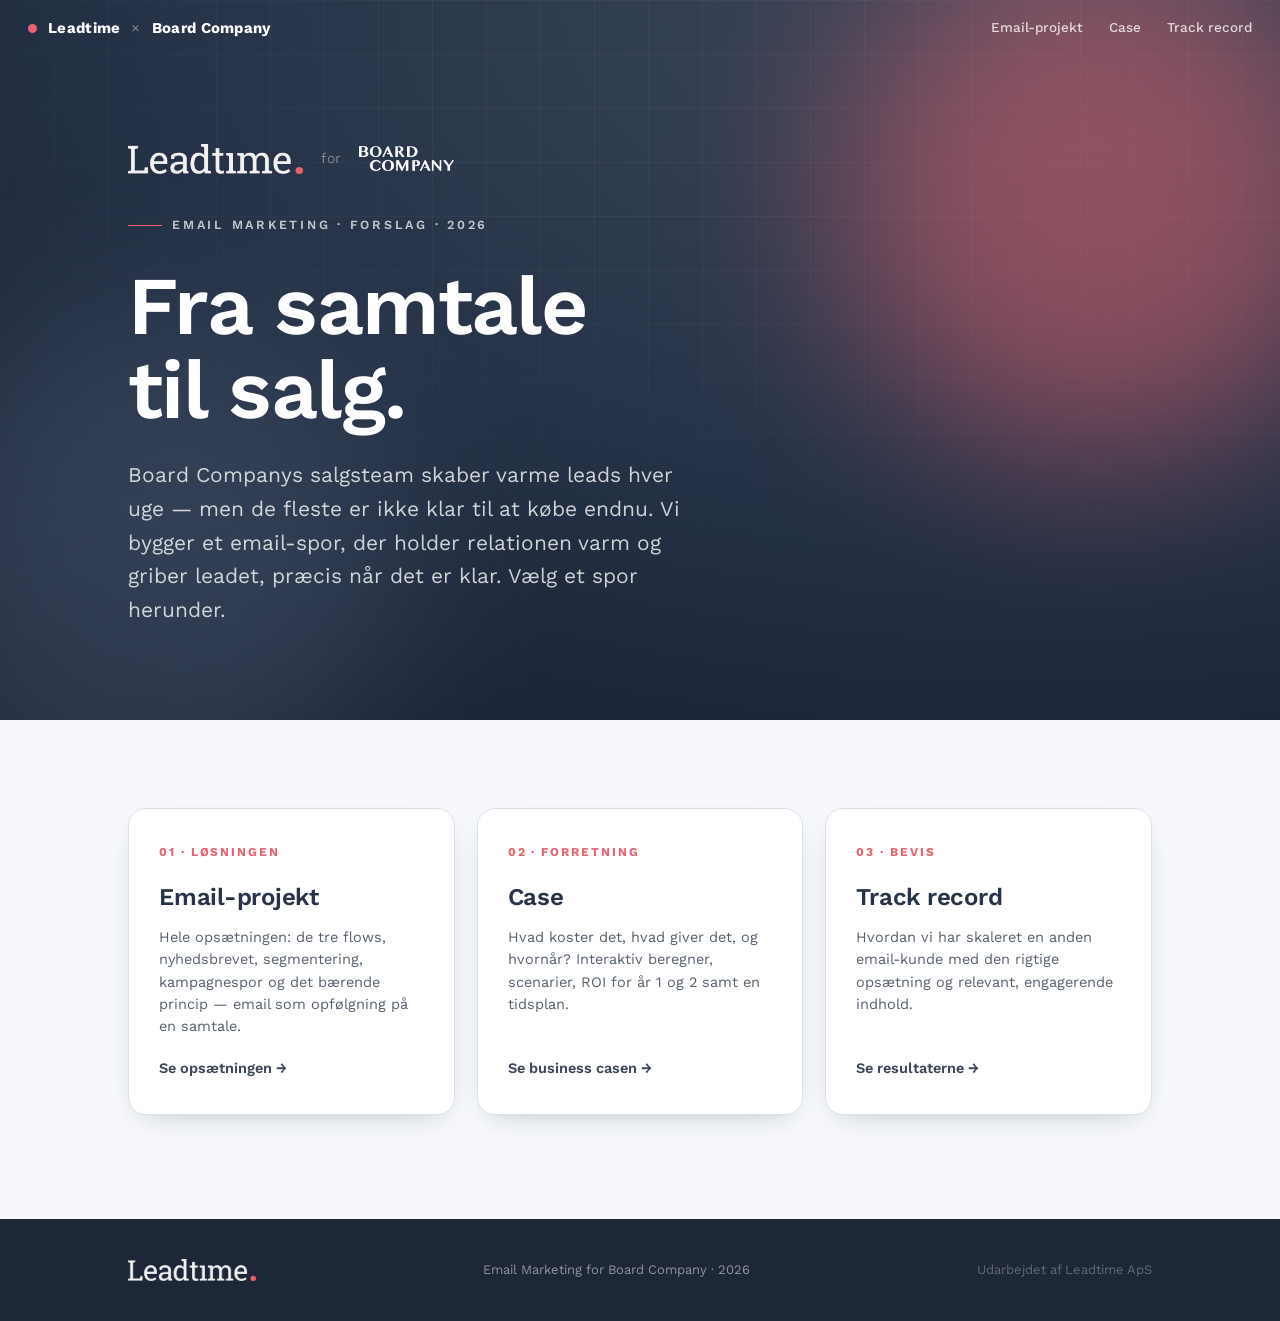
==== commit 08305017: "Forside: ny overskrift "Fra samtale til salg." Co-Authored-By: Claude Opus 4.8 <noreply@anthropic.co" ====
--- a/index.html
+++ b/index.html
@@ -33,7 +33,7 @@
       <img class="bc" src="bc-white.png" alt="Board Company">
     </div>
     <div class="eyebrow reveal in d1"><span class="ln"></span> Email Marketing · Forslag · 2026</div>
-    <h1 class="hero-title serif reveal in d1" style="max-width:13ch">Email, der lukker hullet.</h1>
+    <h1 class="hero-title serif reveal in d1">Fra samtale<br>til salg.</h1>
     <p class="hero-sub reveal in d2">Board Companys salgsteam skaber varme leads hver uge — men de fleste er ikke klar til at købe endnu. Vi bygger et email-spor, der holder relationen varm og griber leadet, præcis når det er klar. Vælg et spor herunder.</p>
   </div>
 </header>
--- a/styles.css
+++ b/styles.css
@@ -61,7 +61,7 @@
   .hero-glow{position:absolute;width:520px;height:520px;border-radius:50%;filter:blur(90px);opacity:.5;}
   .hero-glow.c{background:var(--coral);right:-80px;top:-60px;}
   .hero-glow.g{background:var(--gold);left:-120px;bottom:-120px;opacity:.28;}
-  .hero-inner{position:relative;z-index:2;}
+  .hero-inner{position:relative;z-index:2;width:100%;}
   .eyebrow{display:inline-flex;align-items:center;gap:10px;font-size:12.5px;font-weight:600;letter-spacing:.22em;text-transform:uppercase;color:rgba(255,255,255,.72);margin-bottom:30px;}
   .eyebrow .ln{width:34px;height:1px;background:var(--coral);}
   h1.hero-title{font-weight:600;font-size:clamp(40px,7vw,82px);line-height:1.02;letter-spacing:-.02em;margin-bottom:26px;}
@@ -107,7 +107,7 @@
   .stat::before{content:'';position:absolute;top:0;left:0;right:0;height:4px;background:linear-gradient(90deg,var(--gold),var(--coral));transform:scaleX(0);transform-origin:left;transition:transform .5s;}
   .stat:hover::before{transform:scaleX(1);}
   .stat .big{font-family:'Work Sans',sans-serif;font-weight:600;font-size:56px;line-height:1;color:var(--navy);letter-spacing:-.02em;}
-  .stat .big .suf{font-size:30px;color:var(--coral);}
+  .stat .big .suf{font-size:30px;color:var(--green);}
   .stat .lbl{margin-top:12px;font-weight:600;font-size:15px;color:var(--ink);}
   .stat .sub{font-size:13.5px;color:var(--muted);}
   @media(max-width:760px){.stats{grid-template-columns:1fr}}
@@ -388,7 +388,7 @@
   /* ===== shared: hub + sub-pages ===== */
   .page-hero{min-height:62vh;display:flex;flex-direction:column;justify-content:center;position:relative;color:#fff;overflow:hidden;background:radial-gradient(120% 120% at 80% 0%,#3C4759 0%,var(--ink) 55%,#182030 100%);padding:120px 0 70px;}
   .page-hero .hero-grid{position:absolute;inset:0;background-image:linear-gradient(rgba(255,255,255,.04) 1px,transparent 1px),linear-gradient(90deg,rgba(255,255,255,.04) 1px,transparent 1px);background-size:54px 54px;mask-image:radial-gradient(120% 90% at 70% 10%,#000 30%,transparent 80%);}
-  .page-hero .wrap{position:relative;z-index:2;}
+  .page-hero .wrap{position:relative;z-index:2;width:100%;}
   .cobrand-lock{display:flex;align-items:center;gap:18px;margin-bottom:34px;}
   .cobrand-lock img.lt{height:30px}.cobrand-lock img.bc{height:25px}
   .cobrand-lock .x{color:rgba(255,255,255,.4);font-size:14px;}
@@ -415,13 +415,87 @@
   @media(max-width:780px){.flows{grid-template-columns:1fr}}
   /* feature list (icon + text rows) */
   .feat-list{display:grid;grid-template-columns:1fr 1fr;gap:18px;margin-top:8px;}
-  .feat{display:flex;gap:14px;align-items:flex-start;background:var(--paper);border:1px solid var(--line);border-radius:14px;padding:22px 24px;box-shadow:var(--shadow-sm);}
-  .feat .fi{flex:none;width:40px;height:40px;border-radius:10px;background:var(--cream-2);display:flex;align-items:center;justify-content:center;font-size:19px;}
-  .feat h4{font-family:'Work Sans',sans-serif;font-weight:600;font-size:16px;color:var(--ink);margin-bottom:4px;}
-  .feat p{font-size:13.5px;color:#56606e;line-height:1.5;}
+  .fitem{display:flex;gap:14px;align-items:flex-start;background:var(--paper);border:1px solid var(--line);border-radius:14px;padding:22px 24px;box-shadow:var(--shadow-sm);}
+  .fitem .fi{flex:none;width:40px;height:40px;border-radius:10px;background:var(--cream-2);display:flex;align-items:center;justify-content:center;font-size:19px;}
+  .fitem h4{font-family:'Work Sans',sans-serif;font-weight:600;font-size:16px;color:var(--ink);margin-bottom:4px;}
+  .fitem p{font-size:13.5px;color:#56606e;line-height:1.5;}
   @media(max-width:680px){.feat-list{grid-template-columns:1fr}}
   /* placeholder / draft banner */
   .draft{display:flex;gap:14px;align-items:flex-start;background:#fff6e8;border:1px solid #f0dcae;border-left:4px solid var(--gold);border-radius:14px;padding:18px 22px;margin-top:30px;}
   .draft b{color:#7a5a17;}
   .draft span{color:#6b5a36;font-size:14px;line-height:1.5;}
   .ph-token{background:#fff1c2;border-radius:5px;padding:0 6px;font-weight:600;color:#7a5a17;}
+
+  /* metrics table (track record) */
+  .mtable{background:#fff;border:1px solid var(--line);border-radius:var(--r);box-shadow:var(--shadow-sm);overflow:hidden;margin-top:8px;}
+  .mrow{display:grid;grid-template-columns:1fr auto 96px;gap:18px;align-items:center;padding:15px 24px;border-top:1px solid var(--line);}
+  .mrow:first-child{border-top:none;}
+  .mrow .mk{font-weight:600;font-size:14.5px;color:var(--ink);}
+  .mrow .mv{font-family:'Work Sans',sans-serif;font-weight:600;font-size:18px;color:var(--navy);text-align:right;letter-spacing:-.01em;}
+  .mrow .md{font-size:12.5px;font-weight:700;padding:4px 10px;border-radius:30px;white-space:nowrap;text-align:center;}
+  .md.up{background:var(--green-soft);color:var(--green);}
+  .md.down{background:#fdecee;color:var(--coral-dark);}
+  .src{font-size:12.5px;color:var(--muted-2);margin-top:14px;}
+  /* benchmark pills */
+  .bench{display:grid;grid-template-columns:repeat(3,1fr);gap:18px;margin-top:8px;}
+  .bcard{background:var(--paper);border:1px solid var(--line);border-radius:var(--r);padding:26px 24px;box-shadow:var(--shadow-sm);text-align:center;}
+  .bcard .bv{font-family:'Work Sans',sans-serif;font-weight:600;font-size:40px;color:var(--navy);line-height:1;letter-spacing:-.02em;}
+  .bcard .bl{font-weight:600;font-size:14px;color:var(--ink);margin-top:10px;}
+  .bcard .bp{display:inline-block;margin-top:12px;font-size:12px;font-weight:700;letter-spacing:.04em;padding:5px 12px;border-radius:30px;background:var(--green-soft);color:var(--green);}
+  @media(max-width:760px){.bench{grid-template-columns:1fr}.mrow{grid-template-columns:1fr auto auto;gap:12px;padding:14px 18px}}
+
+  /* track record: bar chart (YoY growth) */
+  .barchart{background:#fff;border:1px solid var(--line);border-radius:var(--r);box-shadow:var(--shadow-sm);padding:30px 30px;margin-bottom:26px;display:flex;flex-direction:column;gap:18px;}
+  .bc-head{font-weight:600;font-size:14px;color:var(--muted);letter-spacing:.02em;margin-bottom:2px;}
+  .bc-row{display:grid;grid-template-columns:150px 1fr;gap:18px;align-items:center;}
+  .bc-lbl{font-weight:600;font-size:14px;color:var(--ink);text-align:right;}
+  .bc-track{height:36px;background:var(--cream-2);border-radius:9px;overflow:hidden;}
+  .bc-bar{display:flex;align-items:center;justify-content:flex-end;height:100%;width:0;border-radius:9px;background:linear-gradient(90deg,var(--slate),var(--money));transition:width 1.15s cubic-bezier(.2,.7,.2,1);padding-right:14px;box-shadow:var(--shadow-sm);}
+  .bc-bar b{color:#fff;font-size:14px;font-weight:700;white-space:nowrap;}
+  .barchart.in .bc-bar{width:var(--w);}
+  @media(max-width:600px){.bc-row{grid-template-columns:1fr;gap:6px}.bc-lbl{text-align:left}}
+  /* percentile bars */
+  .pbars{display:flex;flex-direction:column;gap:26px;}
+  .pbar-top{display:flex;justify-content:space-between;align-items:baseline;margin-bottom:9px;gap:12px;}
+  .pbar-top span{font-weight:600;font-size:15px;color:var(--ink);}
+  .pbar-top b{font-family:'Work Sans',sans-serif;font-weight:600;font-size:20px;color:var(--navy);letter-spacing:-.01em;white-space:nowrap;}
+  .pbar-track{height:14px;background:var(--cream-2);border-radius:8px;overflow:hidden;}
+  .pbar-fill{display:block;height:100%;width:0;border-radius:8px;background:linear-gradient(90deg,var(--slate),var(--coral));transition:width 1.15s cubic-bezier(.2,.7,.2,1);}
+  .pbars.in .pbar-fill{width:var(--w);}
+  .pbar-cap{display:block;font-size:13px;color:var(--muted);margin-top:8px;}
+
+  /* flow + newsletter cards (email-projekt) */
+  .flowgrid{display:grid;grid-template-columns:repeat(4,1fr);gap:18px;}
+  .flowx{background:var(--ink);color:#fff;border-radius:var(--r);padding:28px 24px;min-height:340px;display:flex;flex-direction:column;position:relative;overflow:hidden;transition:transform .35s,box-shadow .35s;}
+  .flowx:hover{transform:translateY(-6px);box-shadow:var(--shadow);}
+  .flowx.light{background:#fff;color:var(--ink);border:1px solid var(--line);box-shadow:var(--shadow-sm);}
+  .flowx-top{display:flex;justify-content:space-between;align-items:flex-start;gap:12px;margin-bottom:14px;}
+  .flowx h3{font-family:'Work Sans',sans-serif;font-weight:600;font-size:20px;line-height:1.15;color:#fff;letter-spacing:-.01em;}
+  .flowx.light h3{color:var(--ink);}
+  .flowx-ico{flex:none;width:34px;height:34px;border-radius:50%;border:2px solid rgba(255,255,255,.3);display:flex;align-items:center;justify-content:center;}
+  .flowx-ico::after{content:'';width:11px;height:11px;border-radius:50%;background:var(--coral);}
+  .flowx.light .flowx-ico{border-color:var(--navy);}
+  .flowx p{font-size:14px;line-height:1.55;color:rgba(255,255,255,.78);}
+  .flowx.light p{color:#56606e;}
+  .flowx-foot{margin-top:auto;padding-top:24px;}
+  .flowx-k{font-size:11.5px;font-weight:700;letter-spacing:.16em;text-transform:uppercase;color:var(--coral);margin-bottom:8px;}
+  .flowx-meta{font-size:11.5px;font-weight:600;letter-spacing:.08em;text-transform:uppercase;color:rgba(255,255,255,.5);}
+  .flowx.light .flowx-meta{color:var(--muted);}
+  @media(max-width:900px){.flowgrid{grid-template-columns:repeat(2,1fr)}}
+  @media(max-width:520px){.flowgrid{grid-template-columns:1fr}.flowx{min-height:0}}
+
+  /* flow rows (email-projekt — detaljeret overblik) */
+  .flowrows{display:flex;flex-direction:column;gap:16px;}
+  .flowrow{display:grid;grid-template-columns:250px 1fr 230px;gap:30px;align-items:start;background:#fff;border:1px solid var(--line);border-radius:var(--r);box-shadow:var(--shadow-sm);padding:28px 30px;position:relative;overflow:hidden;transition:transform .3s,box-shadow .3s;}
+  .flowrow:hover{transform:translateY(-3px);box-shadow:var(--shadow);}
+  .flowrow::before{content:'';position:absolute;left:0;top:0;bottom:0;width:5px;background:var(--coral);}
+  .flowrow.news::before{background:var(--slate);}
+  .flowrow-k{font-size:11.5px;font-weight:700;letter-spacing:.16em;text-transform:uppercase;color:var(--coral);margin-bottom:8px;}
+  .flowrow.news .flowrow-k{color:var(--slate);}
+  .flowrow-l h3{font-family:'Work Sans',sans-serif;font-weight:600;font-size:26px;line-height:1.05;color:var(--ink);letter-spacing:-.01em;}
+  .flowrow-d{font-size:15px;line-height:1.6;color:#46505f;padding-top:4px;}
+  .flowrow-d b{color:var(--ink);font-weight:600;}
+  .flowrow-r{border-left:1px solid var(--line);padding-left:24px;padding-top:4px;}
+  .flowrow-rk{font-size:11px;font-weight:700;letter-spacing:.12em;text-transform:uppercase;color:var(--muted);margin-bottom:10px;}
+  .flowrow-r p{font-size:14.5px;line-height:1.5;color:var(--navy);font-weight:500;}
+  @media(max-width:820px){.flowrow{grid-template-columns:1fr;gap:14px}.flowrow-r{border-left:none;border-top:1px solid var(--line);padding-left:0;padding-top:16px}}
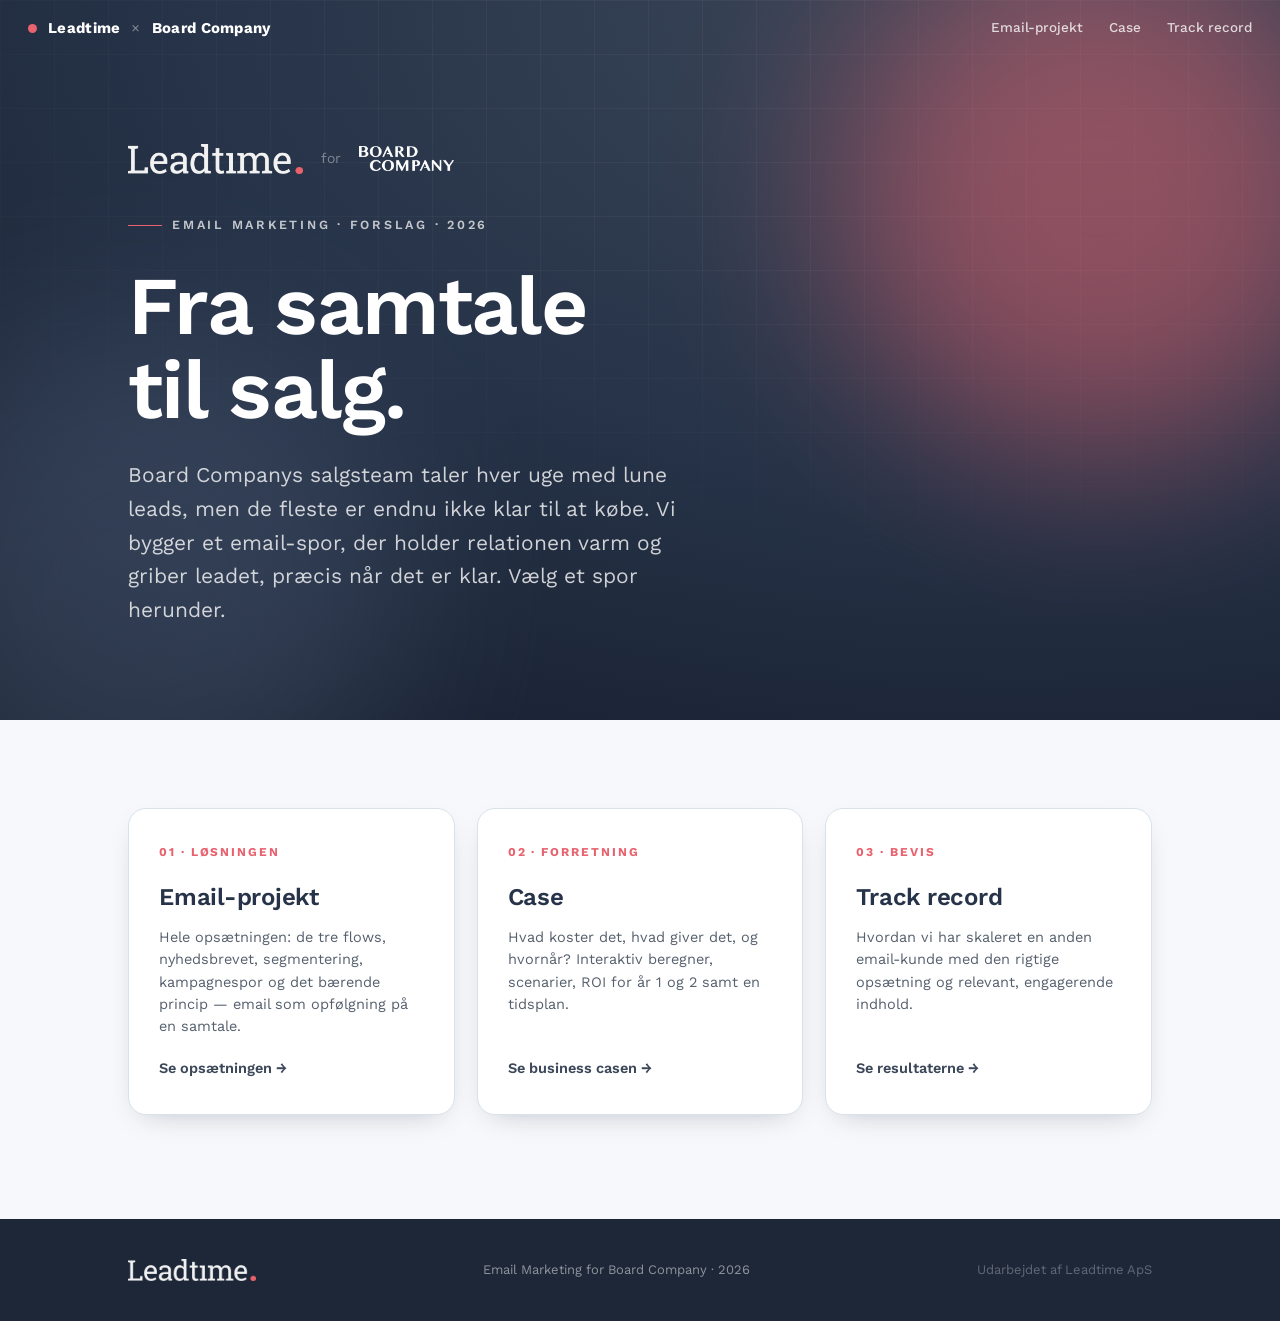
==== commit 9bc6143d: "Forside: omformulér underrubrik (lune leads) Co-Authored-By: Claude Opus 4.8 <noreply@anthropic.com>" ====
--- a/index.html
+++ b/index.html
@@ -34,7 +34,7 @@
     </div>
     <div class="eyebrow reveal in d1"><span class="ln"></span> Email Marketing · Forslag · 2026</div>
     <h1 class="hero-title serif reveal in d1">Fra samtale<br>til salg.</h1>
-    <p class="hero-sub reveal in d2">Board Companys salgsteam skaber varme leads hver uge — men de fleste er ikke klar til at købe endnu. Vi bygger et email-spor, der holder relationen varm og griber leadet, præcis når det er klar. Vælg et spor herunder.</p>
+    <p class="hero-sub reveal in d2">Board Companys salgsteam taler hver uge med lune leads, men de fleste er endnu ikke klar til at købe. Vi bygger et email-spor, der holder relationen varm og griber leadet, præcis når det er klar. Vælg et spor herunder.</p>
   </div>
 </header>
 
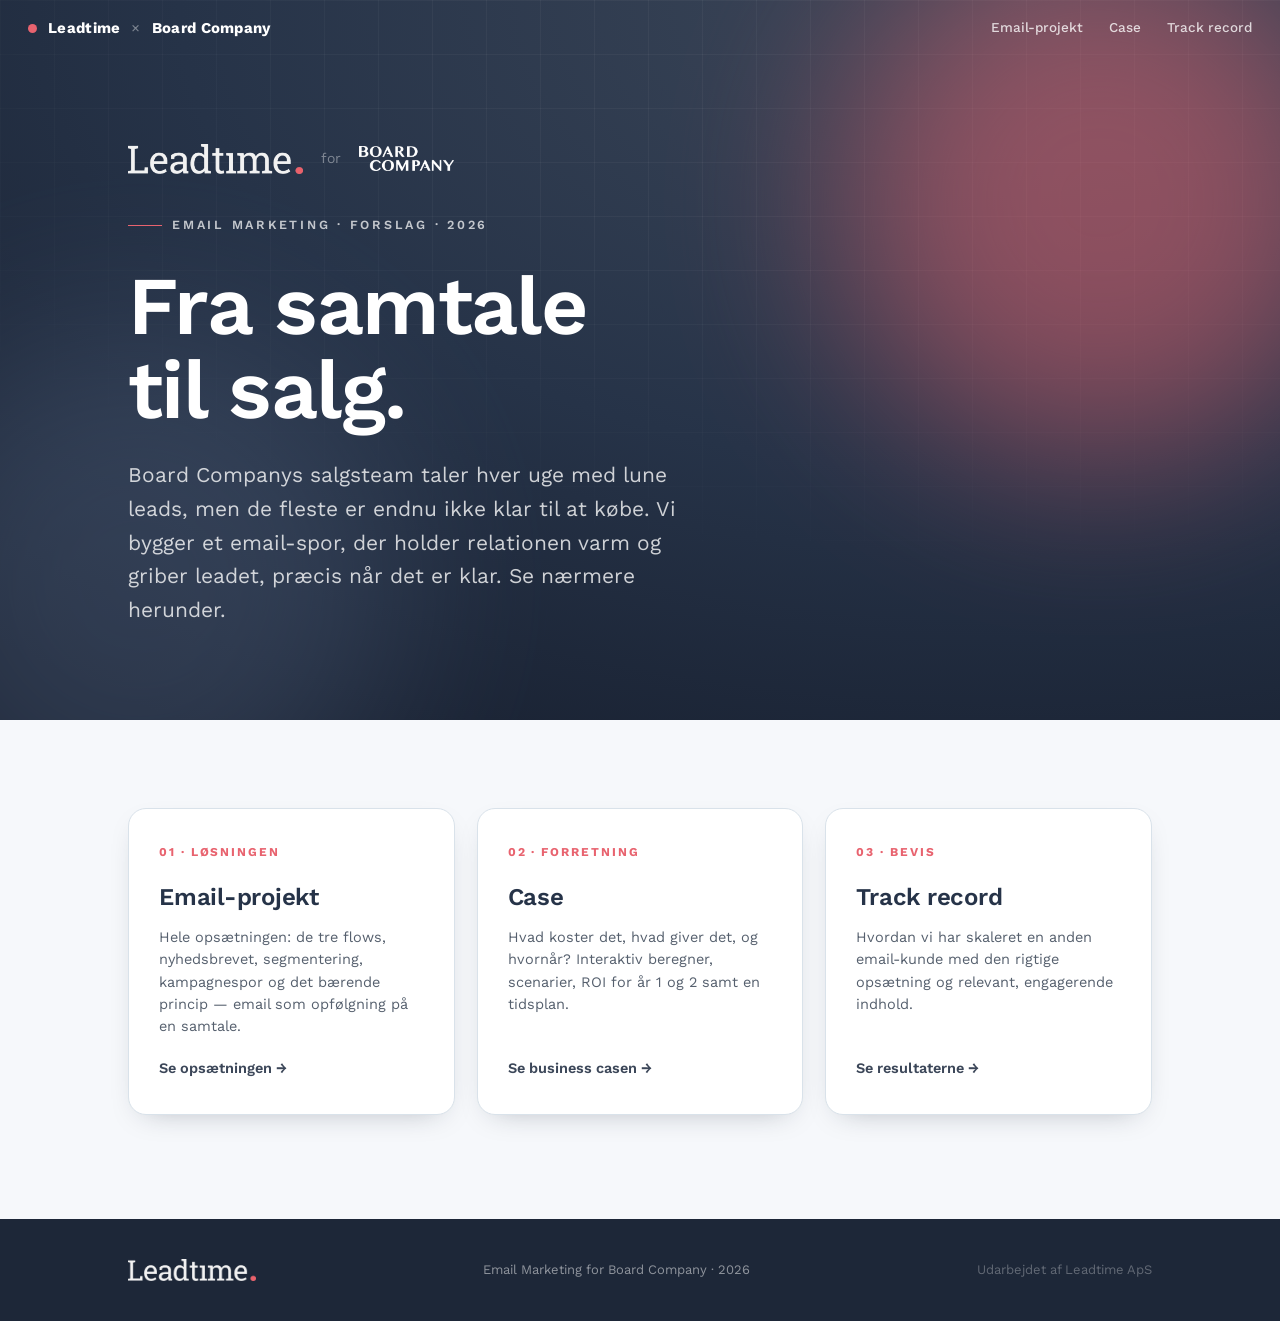
==== commit d457e706: "Forside: "Vælg et spor herunder" -> "Se nærmere herunder" Co-Authored-By: Claude Opus 4.8 <noreply@a" ====
--- a/index.html
+++ b/index.html
@@ -34,7 +34,7 @@
     </div>
     <div class="eyebrow reveal in d1"><span class="ln"></span> Email Marketing · Forslag · 2026</div>
     <h1 class="hero-title serif reveal in d1">Fra samtale<br>til salg.</h1>
-    <p class="hero-sub reveal in d2">Board Companys salgsteam taler hver uge med lune leads, men de fleste er endnu ikke klar til at købe. Vi bygger et email-spor, der holder relationen varm og griber leadet, præcis når det er klar. Vælg et spor herunder.</p>
+    <p class="hero-sub reveal in d2">Board Companys salgsteam taler hver uge med lune leads, men de fleste er endnu ikke klar til at købe. Vi bygger et email-spor, der holder relationen varm og griber leadet, præcis når det er klar. Se nærmere herunder.</p>
   </div>
 </header>
 
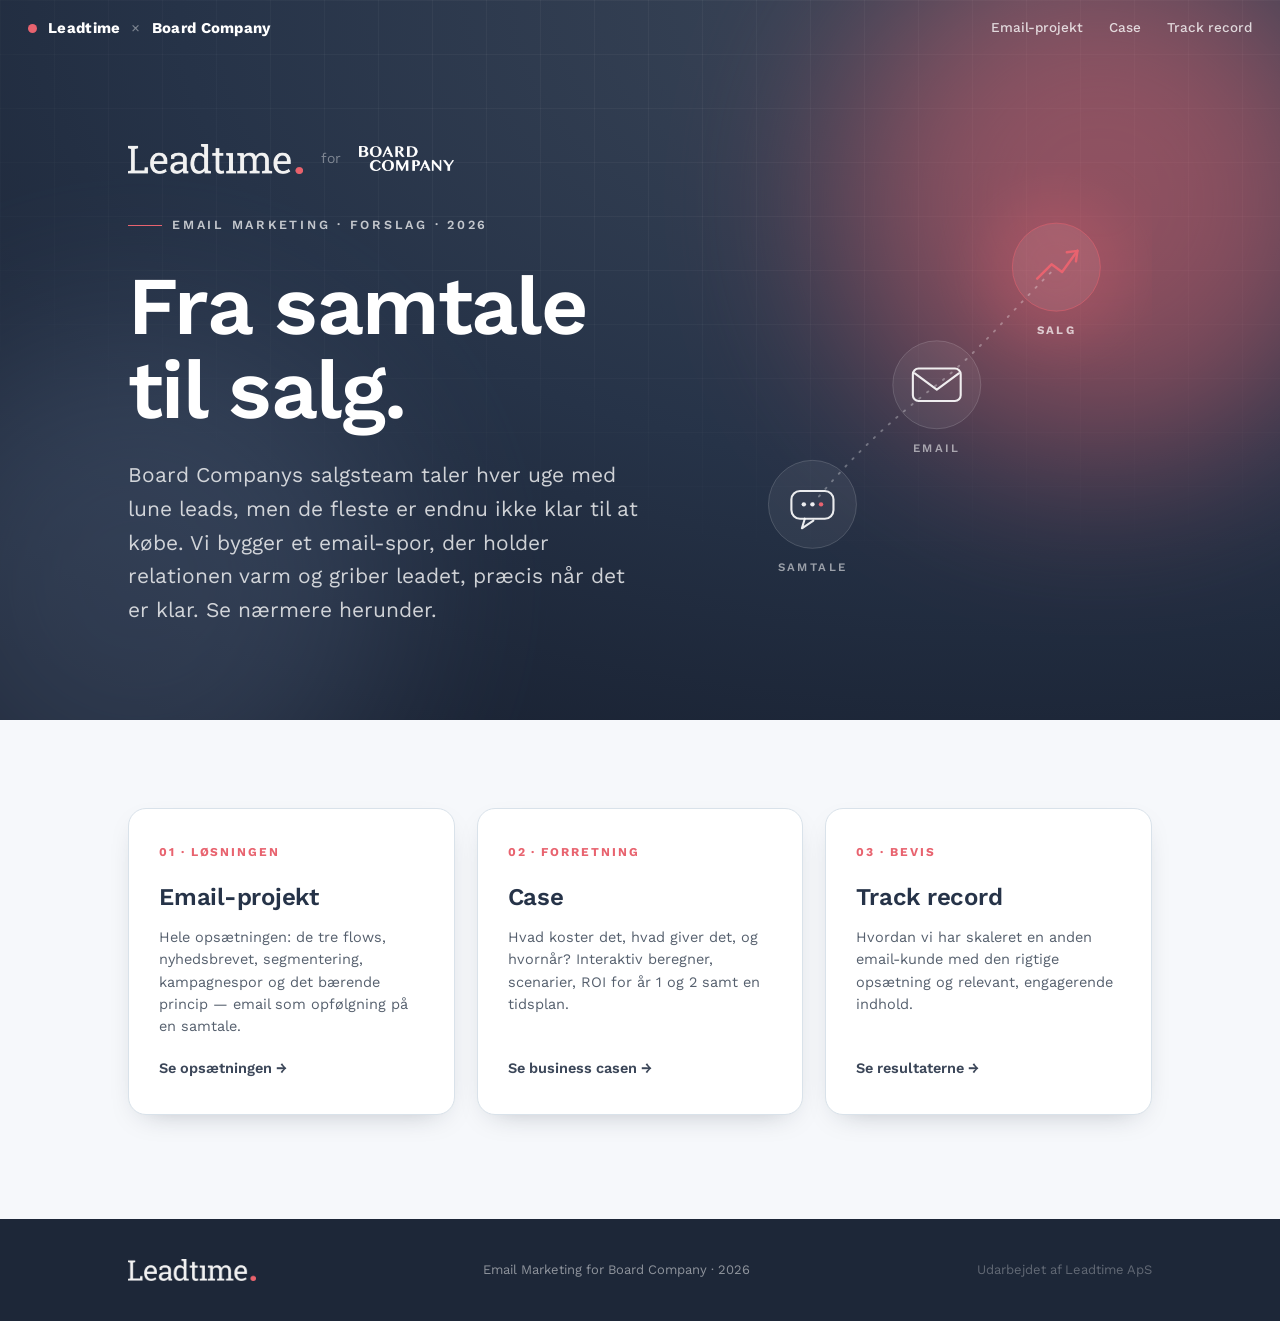
==== commit 5545ea0f: "Forside: tilføj SVG-illustration i hero (samtale → email → salg) 2-kolonne hero med on-brand line-ar" ====
--- a/index.html
+++ b/index.html
@@ -26,15 +26,49 @@
   <div class="hero-grid"></div>
   <div class="hero-glow c"></div>
   <div class="hero-glow g"></div>
-  <div class="wrap">
-    <div class="cobrand-lock reveal in">
-      <img class="lt" src="lt-white.png" alt="Leadtime">
-      <span class="x">for</span>
-      <img class="bc" src="bc-white.png" alt="Board Company">
+  <div class="wrap hero-2col">
+    <div class="hero-text">
+      <div class="cobrand-lock reveal in">
+        <img class="lt" src="lt-white.png" alt="Leadtime">
+        <span class="x">for</span>
+        <img class="bc" src="bc-white.png" alt="Board Company">
+      </div>
+      <div class="eyebrow reveal in d1"><span class="ln"></span> Email Marketing · Forslag · 2026</div>
+      <h1 class="hero-title serif reveal in d1">Fra samtale<br>til salg.</h1>
+      <p class="hero-sub reveal in d2">Board Companys salgsteam taler hver uge med lune leads, men de fleste er endnu ikke klar til at købe. Vi bygger et email-spor, der holder relationen varm og griber leadet, præcis når det er klar. Se nærmere herunder.</p>
     </div>
-    <div class="eyebrow reveal in d1"><span class="ln"></span> Email Marketing · Forslag · 2026</div>
-    <h1 class="hero-title serif reveal in d1">Fra samtale<br>til salg.</h1>
-    <p class="hero-sub reveal in d2">Board Companys salgsteam taler hver uge med lune leads, men de fleste er endnu ikke klar til at købe. Vi bygger et email-spor, der holder relationen varm og griber leadet, præcis når det er klar. Se nærmere herunder.</p>
+    <div class="hero-art reveal in d2">
+      <svg viewBox="0 0 460 470" fill="none" xmlns="http://www.w3.org/2000/svg" aria-hidden="true" font-family="'Work Sans',sans-serif">
+        <defs><filter id="g" x="-60%" y="-60%" width="220%" height="220%"><feGaussianBlur stdDeviation="28"/></filter></defs>
+        <!-- coral glow behind salg-node -->
+        <circle cx="360" cy="112" r="78" fill="#E8636F" opacity="0.2" filter="url(#g)">
+          <animate attributeName="opacity" values="0.14;0.28;0.14" dur="4.5s" repeatCount="indefinite"/>
+        </circle>
+        <!-- connecting path -->
+        <path d="M105 360 C 150 305, 190 270, 235 235 S 318 152, 360 112" fill="none" stroke="#ffffff" stroke-opacity="0.3" stroke-width="2" stroke-dasharray="1.5 9" stroke-linecap="round"/>
+
+        <!-- Node A · Samtale -->
+        <circle cx="105" cy="360" r="46" fill="#ffffff" fill-opacity="0.06" stroke="#ffffff" stroke-opacity="0.16"/>
+        <rect x="83" y="346" width="44" height="29" rx="9" fill="none" stroke="#ffffff" stroke-opacity="0.9" stroke-width="2.2"/>
+        <path d="M97 375 l-3 10 l12 -8" fill="none" stroke="#ffffff" stroke-opacity="0.9" stroke-width="2.2" stroke-linejoin="round" stroke-linecap="round"/>
+        <circle cx="96" cy="360" r="2.3" fill="#ffffff" fill-opacity="0.9"/>
+        <circle cx="105" cy="360" r="2.3" fill="#ffffff" fill-opacity="0.9"/>
+        <circle cx="114" cy="360" r="2.3" fill="#E8636F"/>
+        <text x="105" y="430" text-anchor="middle" fill="#ffffff" fill-opacity="0.55" font-size="12" font-weight="600" letter-spacing="2.5">SAMTALE</text>
+
+        <!-- Node B · Email -->
+        <circle cx="235" cy="235" r="46" fill="#ffffff" fill-opacity="0.06" stroke="#ffffff" stroke-opacity="0.16"/>
+        <rect x="210" y="218" width="50" height="34" rx="6" fill="none" stroke="#ffffff" stroke-opacity="0.9" stroke-width="2.2"/>
+        <path d="M212 223 l23 17 l23 -17" fill="none" stroke="#ffffff" stroke-opacity="0.9" stroke-width="2.2" stroke-linejoin="round" stroke-linecap="round"/>
+        <text x="235" y="305" text-anchor="middle" fill="#ffffff" fill-opacity="0.55" font-size="12" font-weight="600" letter-spacing="2.5">EMAIL</text>
+
+        <!-- Node C · Salg -->
+        <circle cx="360" cy="112" r="46" fill="#ffffff" fill-opacity="0.07" stroke="#E8636F" stroke-opacity="0.55"/>
+        <path d="M340 124 L355 109 L366 117 L382 95" fill="none" stroke="#E8636F" stroke-width="2.6" stroke-linejoin="round" stroke-linecap="round"/>
+        <path d="M382 95 l-11 1.5 M382 95 l-1.5 11" fill="none" stroke="#E8636F" stroke-width="2.6" stroke-linecap="round"/>
+        <text x="360" y="182" text-anchor="middle" fill="#ffffff" fill-opacity="0.7" font-size="12" font-weight="700" letter-spacing="2.5">SALG</text>
+      </svg>
+    </div>
   </div>
 </header>
 
--- a/styles.css
+++ b/styles.css
@@ -499,3 +499,9 @@
   .flowrow-rk{font-size:11px;font-weight:700;letter-spacing:.12em;text-transform:uppercase;color:var(--muted);margin-bottom:10px;}
   .flowrow-r p{font-size:14.5px;line-height:1.5;color:var(--navy);font-weight:500;}
   @media(max-width:820px){.flowrow{grid-template-columns:1fr;gap:14px}.flowrow-r{border-left:none;border-top:1px solid var(--line);padding-left:0;padding-top:16px}}
+
+  /* hero 2-column + illustration (forside) */
+  .hero-2col{display:grid;grid-template-columns:1.05fr .95fr;gap:48px;align-items:center;}
+  .hero-art{position:relative;}
+  .hero-art svg{display:block;width:100%;max-width:440px;height:auto;margin-left:auto;}
+  @media(max-width:920px){.hero-2col{grid-template-columns:1fr;gap:0}.hero-art{display:none}}
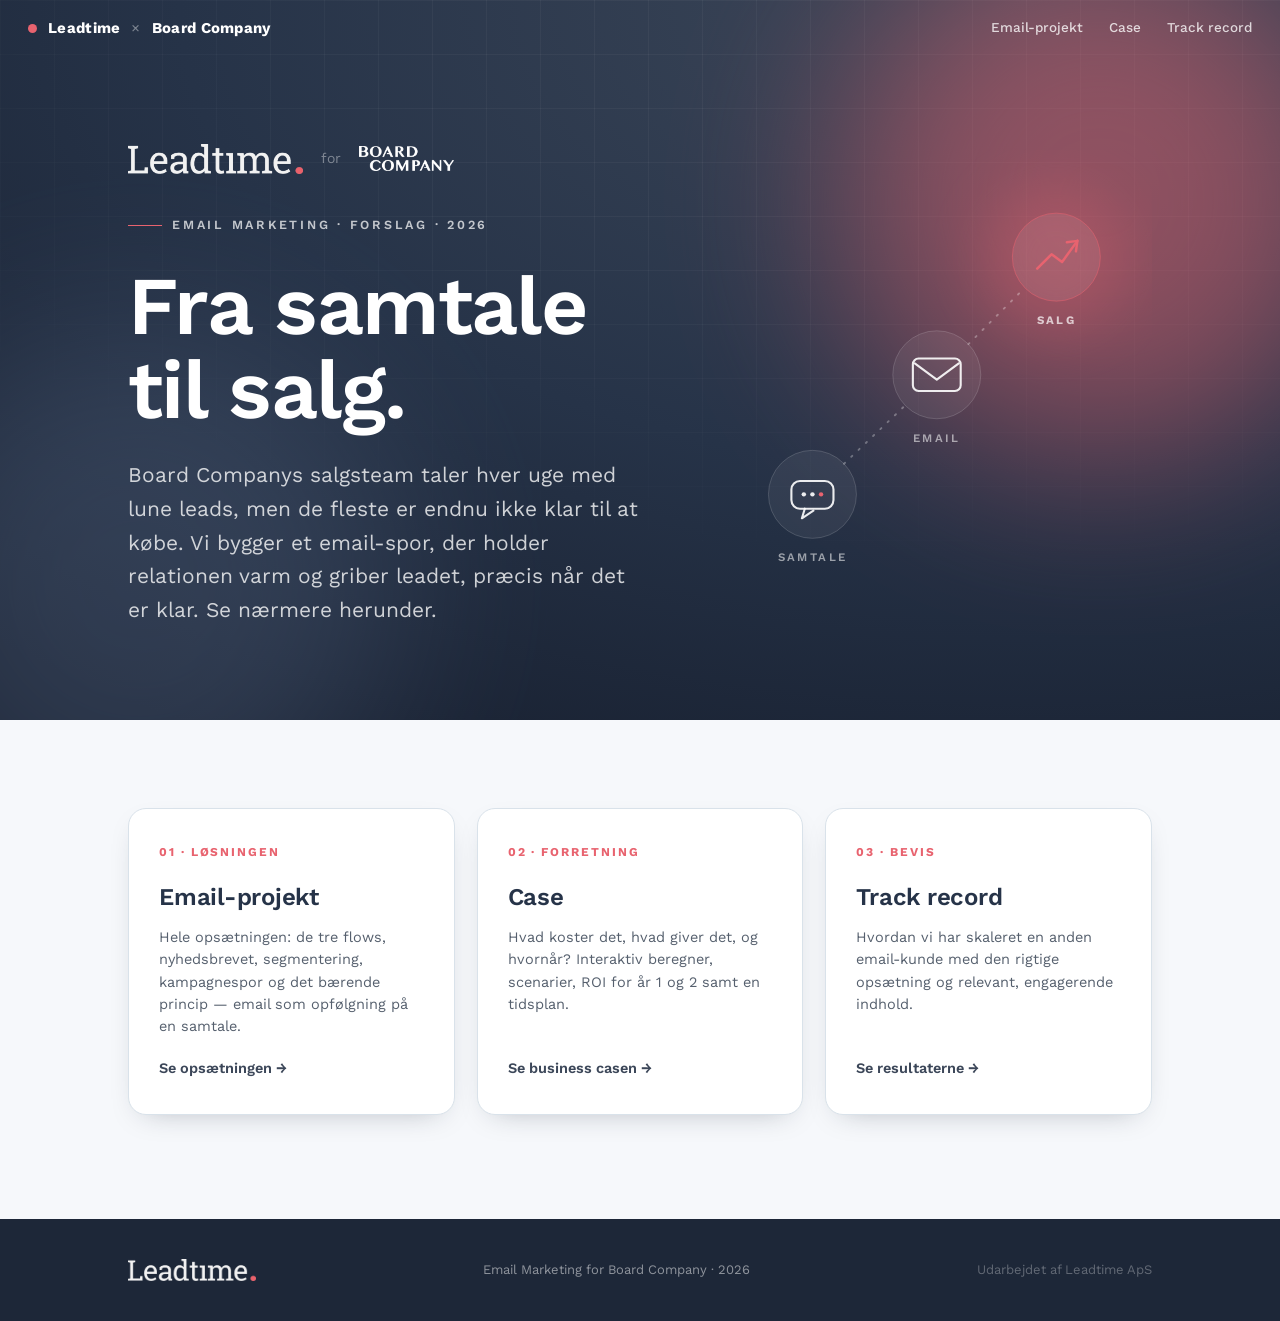
==== commit 9b3f4b37: "Forside: stiplet hero-linje kun mellem cirkel-kanter (ikke bag ikoner) Co-Authored-By: Claude Opus 4" ====
--- a/index.html
+++ b/index.html
@@ -44,8 +44,9 @@
         <circle cx="360" cy="112" r="78" fill="#E8636F" opacity="0.2" filter="url(#g)">
           <animate attributeName="opacity" values="0.14;0.28;0.14" dur="4.5s" repeatCount="indefinite"/>
         </circle>
-        <!-- connecting path -->
-        <path d="M105 360 C 150 305, 190 270, 235 235 S 318 152, 360 112" fill="none" stroke="#ffffff" stroke-opacity="0.3" stroke-width="2" stroke-dasharray="1.5 9" stroke-linecap="round"/>
+        <!-- connecting segments (kun mellem cirklernes kanter) -->
+        <line x1="138" y1="328" x2="202" y2="267" stroke="#ffffff" stroke-opacity="0.3" stroke-width="2" stroke-dasharray="1.5 9" stroke-linecap="round"/>
+        <line x1="268" y1="203" x2="327" y2="144" stroke="#ffffff" stroke-opacity="0.3" stroke-width="2" stroke-dasharray="1.5 9" stroke-linecap="round"/>
 
         <!-- Node A · Samtale -->
         <circle cx="105" cy="360" r="46" fill="#ffffff" fill-opacity="0.06" stroke="#ffffff" stroke-opacity="0.16"/>
--- a/styles.css
+++ b/styles.css
@@ -501,7 +501,33 @@
   @media(max-width:820px){.flowrow{grid-template-columns:1fr;gap:14px}.flowrow-r{border-left:none;border-top:1px solid var(--line);padding-left:0;padding-top:16px}}
 
   /* hero 2-column + illustration (forside) */
-  .hero-2col{display:grid;grid-template-columns:1.05fr .95fr;gap:48px;align-items:center;}
-  .hero-art{position:relative;}
+  .hero-2col{display:grid;grid-template-columns:1.05fr .95fr;gap:48px;align-items:start;}
+  .hero-art{position:relative;padding-top:6px;}
   .hero-art svg{display:block;width:100%;max-width:440px;height:auto;margin-left:auto;}
   @media(max-width:920px){.hero-2col{grid-template-columns:1fr;gap:0}.hero-art{display:none}}
+
+  /* nyhedsbrev: segment cards + eksklusionslogik */
+  .segs{display:grid;grid-template-columns:repeat(3,1fr);gap:18px;}
+  .segcard{border-radius:var(--r);padding:32px 28px;min-height:300px;display:flex;flex-direction:column;border:1px solid var(--line);box-shadow:var(--shadow-sm);transition:transform .35s,box-shadow .35s;}
+  .segcard:hover{transform:translateY(-5px);box-shadow:var(--shadow);}
+  .segcard.dark{background:var(--ink);color:#fff;border-color:transparent;}
+  .segcard.mint{background:var(--green-soft);border-color:#cbe6db;}
+  .segk{font-size:11.5px;font-weight:700;letter-spacing:.16em;text-transform:uppercase;color:var(--coral);margin-bottom:16px;}
+  .segcard h3{font-family:'Work Sans',sans-serif;font-weight:600;font-size:21px;color:var(--ink);margin-bottom:12px;letter-spacing:-.01em;}
+  .segcard.dark h3{color:#fff;}
+  .segcard p{font-size:14.5px;line-height:1.55;color:#56606e;}
+  .segcard.dark p{color:rgba(255,255,255,.8);}
+  .segowner{margin-top:auto;padding-top:24px;font-size:11px;font-weight:700;letter-spacing:.14em;text-transform:uppercase;color:var(--muted);}
+  .segcard.dark .segowner{color:rgba(255,255,255,.5);}
+  .excl{margin-top:18px;display:flex;align-items:center;gap:24px;background:var(--ink);color:#fff;border-radius:var(--r);padding:20px 30px;}
+  .excl .ek{flex:none;font-size:11.5px;font-weight:700;letter-spacing:.16em;text-transform:uppercase;color:var(--coral);}
+  .excl p{font-size:14.5px;color:rgba(255,255,255,.85);line-height:1.5;}
+  .excl b{color:var(--coral);font-weight:600;}
+  @media(max-width:820px){.segs{grid-template-columns:1fr}.excl{flex-direction:column;align-items:flex-start;gap:8px}}
+  /* nyhedsbrev-emner */
+  .emner{display:grid;grid-template-columns:repeat(3,1fr);gap:0 40px;}
+  .emne{padding:26px 4px 30px;border-top:2px solid var(--ink);}
+  .emk{font-size:11.5px;font-weight:700;letter-spacing:.16em;text-transform:uppercase;color:var(--coral);margin-bottom:14px;}
+  .emne h4{font-family:'Work Sans',sans-serif;font-weight:600;font-size:20px;color:var(--ink);line-height:1.2;letter-spacing:-.01em;}
+  @media(max-width:820px){.emner{grid-template-columns:1fr 1fr;gap:0 28px}}
+  @media(max-width:520px){.emner{grid-template-columns:1fr}}
